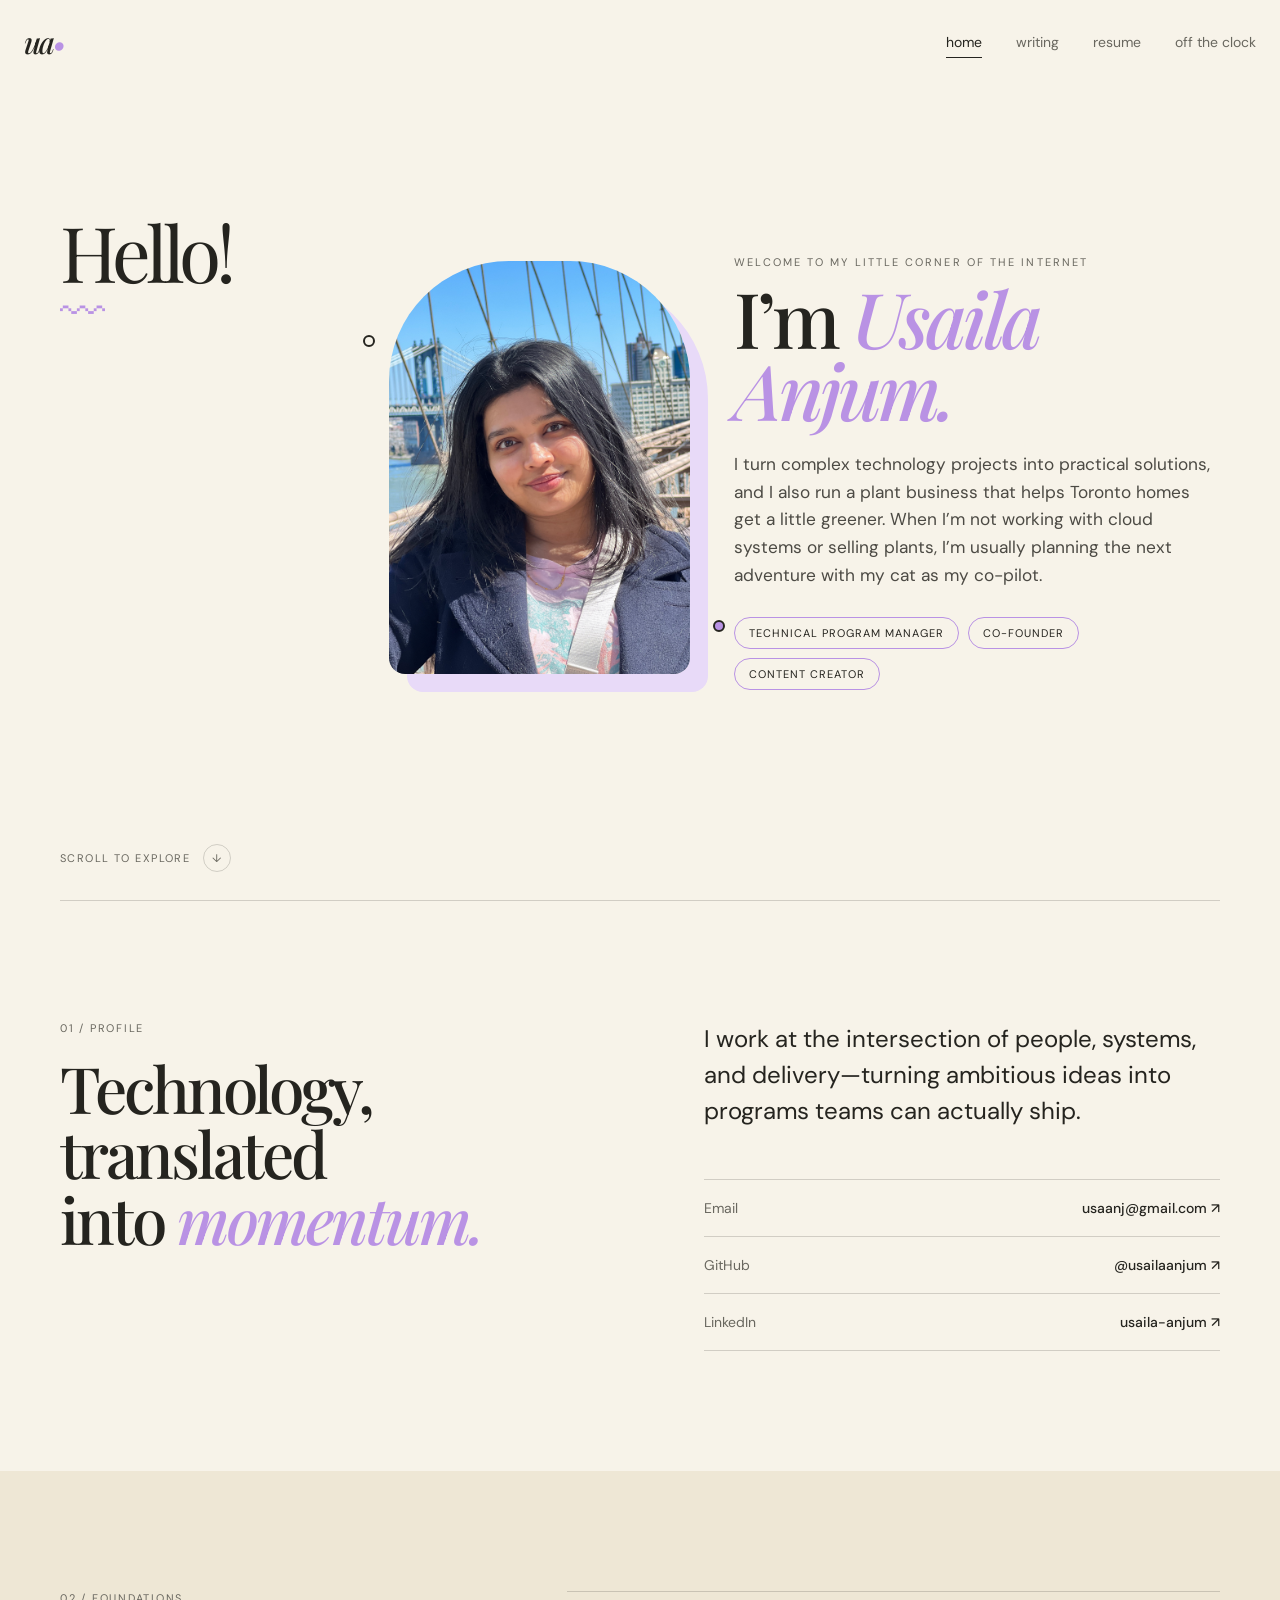
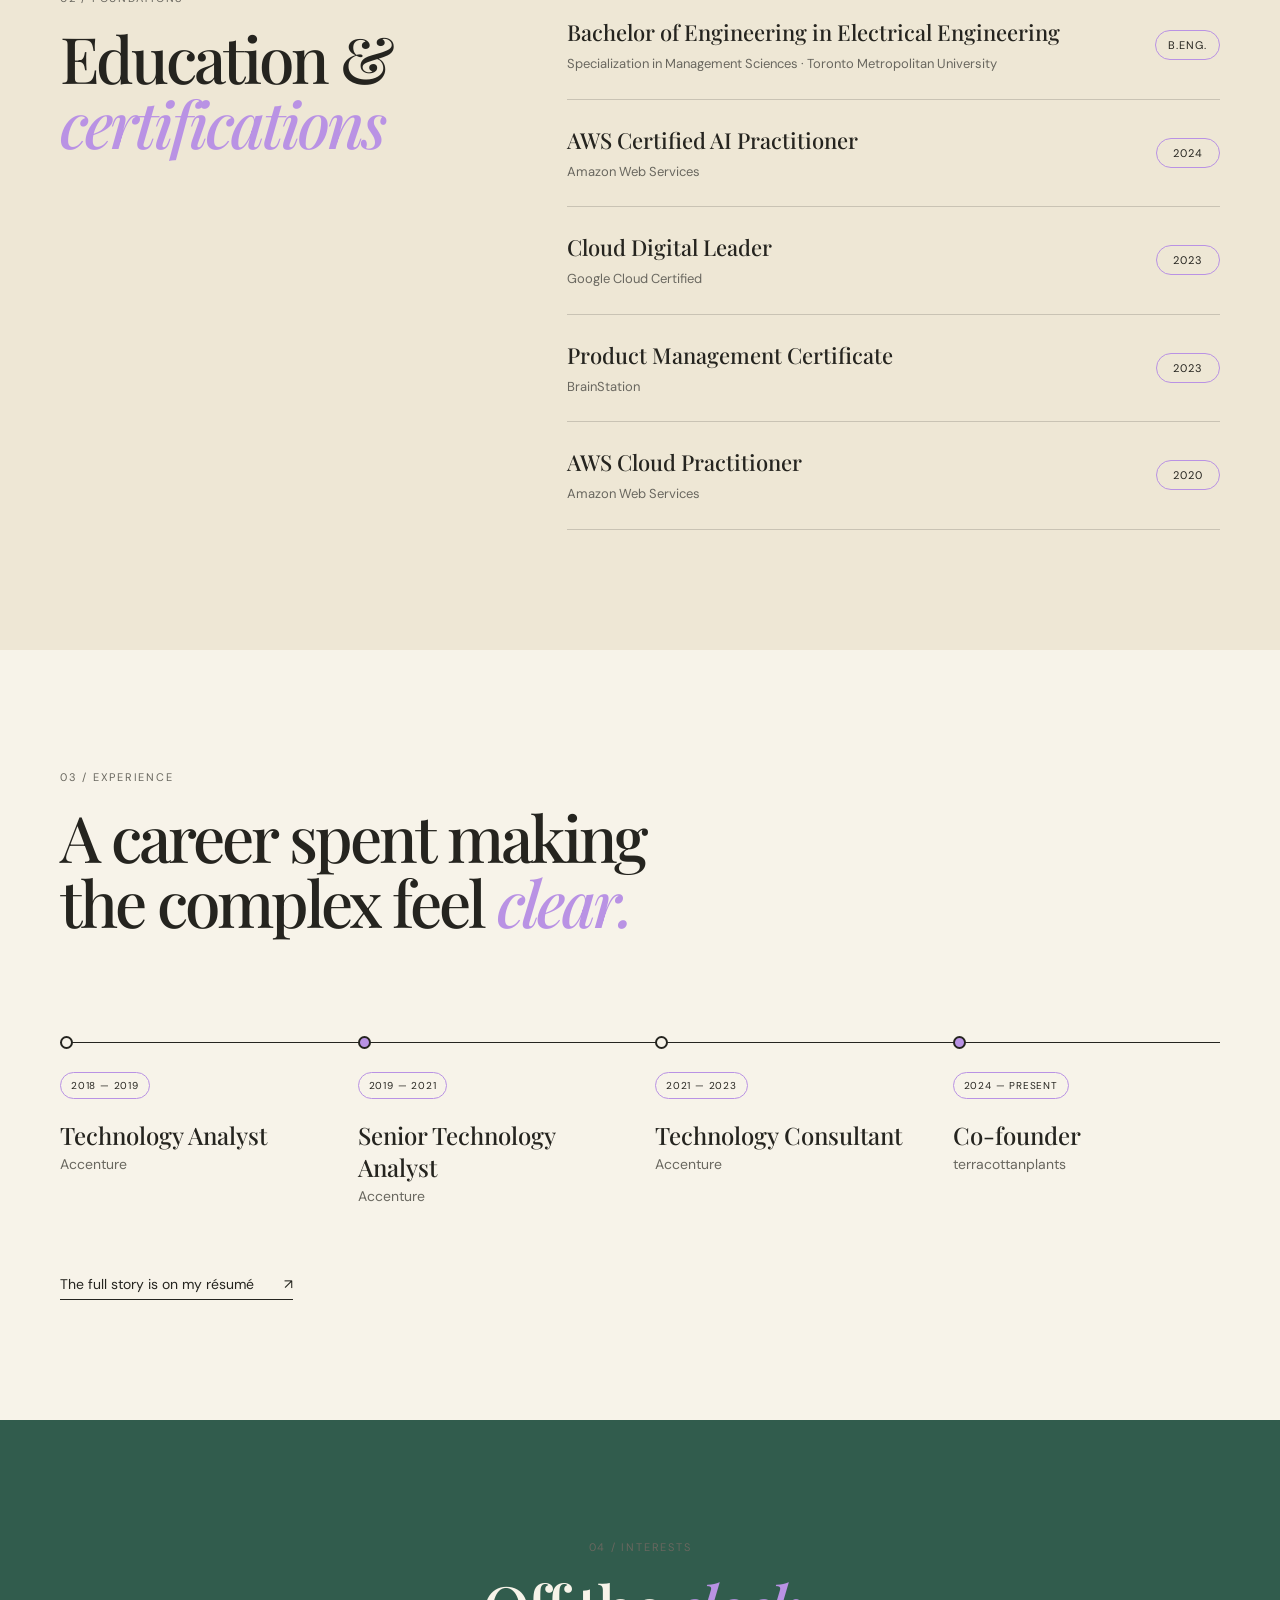
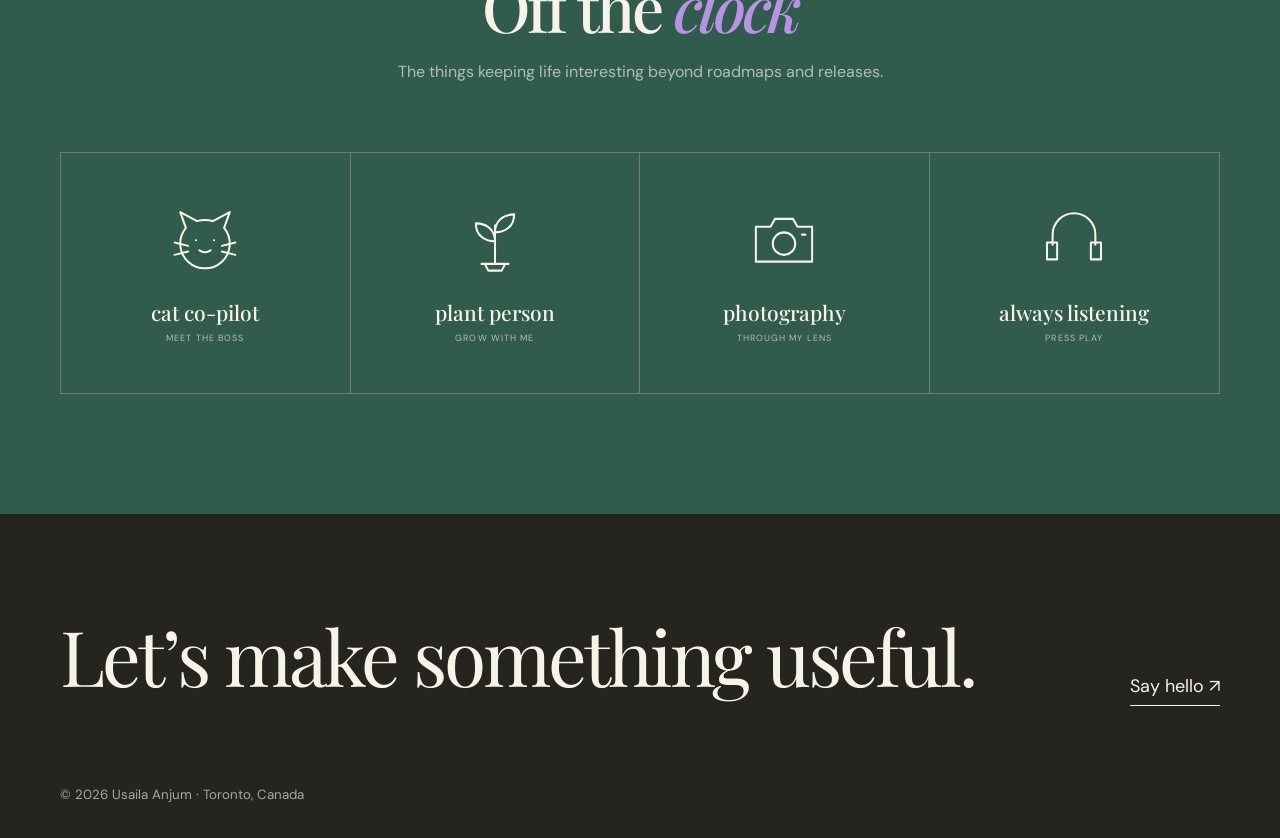
==== index.html @ aaf0d4b8 "Build personal portfolio website" ====
<!doctype html>
<html lang="en">
<head>
  <meta charset="utf-8">
  <meta name="viewport" content="width=device-width, initial-scale=1">
  <meta name="description" content="Usaila Anjum — Technical Program Manager, solution architect, co-founder, and content creator in Toronto.">
  <title>Usaila Anjum — Technical Program Manager</title>
  <link rel="stylesheet" href="styles.css">
  <script src="script.js" defer></script>
</head>
<body>
  <header class="site-header">
    <a class="wordmark" href="index.html" aria-label="Usaila Anjum, home">ua<span>•</span></a>
    <button class="menu-toggle" type="button" aria-expanded="false" aria-controls="main-nav">
      <span></span><span></span><span></span><b class="sr-only">Open menu</b>
    </button>
    <nav id="main-nav" aria-label="Main navigation">
      <a class="active" href="index.html">home</a>
      <a href="writing.html">writing</a>
      <a href="resume.html">resume</a>
      <a href="off-the-clock.html">off the clock</a>
    </nav>
  </header>

  <main>
    <section class="hero wrap reveal">
      <div class="hero-kicker">Hello! <span aria-hidden="true">〰</span></div>
      <div class="portrait-wrap">
        <div class="portrait-shape">
          <img src="usaila.jpeg" alt="Usaila Anjum smiling on the Brooklyn Bridge">
        </div>
        <span class="orbit-dot dot-one"></span>
        <span class="orbit-dot dot-two"></span>
      </div>
      <div class="hero-copy">
        <p class="eyebrow">welcome to my little corner of the internet</p>
        <h1>I’m <em>Usaila Anjum.</em></h1>
        <p class="intro">I turn complex technology projects into practical solutions, and I also run a plant business that helps Toronto homes get a little greener. When I’m not working with cloud systems or selling plants, I’m usually planning the next adventure with my cat as my co-pilot.</p>
        <div class="pills" aria-label="Professional titles">
          <span class="pill">Technical Program Manager</span>
          <span class="pill">Co-founder</span>
          <span class="pill">Content creator</span>
        </div>
      </div>
      <a class="scroll-cue" href="#profile">scroll to explore <span>↓</span></a>
    </section>

    <section id="profile" class="profile-grid wrap section-space reveal">
      <div>
        <p class="section-number">01 / profile</p>
        <h2>Technology, translated<br>into <em>momentum.</em></h2>
      </div>
      <div class="profile-card">
        <p>I work at the intersection of people, systems, and delivery—turning ambitious ideas into programs teams can actually ship.</p>
        <div class="contact-list">
          <a href="mailto:usaanj@gmail.com"><span>Email</span><strong>usaanj@gmail.com ↗</strong></a>
          <a href="https://github.com/usailaanjum" target="_blank" rel="noreferrer"><span>GitHub</span><strong>@usailaanjum ↗</strong></a>
          <a href="https://www.linkedin.com/in/usaila-anjum/" target="_blank" rel="noreferrer"><span>LinkedIn</span><strong>usaila-anjum ↗</strong></a>
        </div>
      </div>
    </section>

    <section class="cream-band">
      <div class="wrap education section-space reveal">
        <div class="section-heading">
          <p class="section-number">02 / foundations</p>
          <h2>Education &amp;<br><em>certifications</em></h2>
        </div>
        <div class="education-list">
          <article>
            <div><h3>Bachelor of Engineering in Electrical Engineering</h3><p>Specialization in Management Sciences · Toronto Metropolitan University</p></div>
            <span class="year-pill">B.Eng.</span>
          </article>
          <article><div><h3>AWS Certified AI Practitioner</h3><p>Amazon Web Services</p></div><span class="year-pill">2024</span></article>
          <article><div><h3>Cloud Digital Leader</h3><p>Google Cloud Certified</p></div><span class="year-pill">2023</span></article>
          <article><div><h3>Product Management Certificate</h3><p>BrainStation</p></div><span class="year-pill">2023</span></article>
          <article><div><h3>AWS Cloud Practitioner</h3><p>Amazon Web Services</p></div><span class="year-pill">2020</span></article>
        </div>
      </div>
    </section>

    <section class="experience wrap section-space reveal">
      <div class="section-heading">
        <p class="section-number">03 / experience</p>
        <h2>A career spent making<br>the complex feel <em>clear.</em></h2>
      </div>
      <div class="timeline">
        <article><span class="timeline-dot"></span><time>2018 — 2019</time><h3>Technology Analyst</h3><p>Accenture</p></article>
        <article><span class="timeline-dot"></span><time>2019 — 2021</time><h3>Senior Technology Analyst</h3><p>Accenture</p></article>
        <article><span class="timeline-dot"></span><time>2021 — 2023</time><h3>Technology Consultant</h3><p>Accenture</p></article>
        <article><span class="timeline-dot"></span><time>2024 — present</time><h3>Co-founder</h3><p>terracottanplants</p></article>
      </div>
      <a class="text-link resume-link" href="resume.html">The full story is on my résumé <span>↗</span></a>
    </section>

    <section class="interests section-space">
      <div class="wrap reveal">
        <div class="section-heading centered">
          <p class="section-number">04 / interests</p>
          <h2>Off the <em>clock</em></h2>
          <p>The things keeping life interesting beyond roadmaps and releases.</p>
        </div>
        <div class="interest-grid">
          <a href="off-the-clock.html#cat" aria-label="My cat">
            <span class="icon"><svg viewBox="0 0 64 64" aria-hidden="true"><path d="M15 23 10 9l15 8a28 28 0 0 1 14 0l15-8-5 14a22 22 0 1 1-34 0Z"/><path d="M24 34h.1M40 34h.1M27 43c3 2 7 2 10 0M17 39 5 36M17 44 5 47M47 39l12-3M47 44l12 3"/></svg></span>
            <strong>cat co-pilot</strong><small>meet the boss</small>
          </a>
          <a href="off-the-clock.html#plants" aria-label="Plants">
            <span class="icon"><svg viewBox="0 0 64 64" aria-hidden="true"><path d="M32 55V21M32 35c-10 0-17-6-17-16 10 0 17 6 17 16ZM32 27c10 0 17-6 17-16-10 0-17 6-17 16ZM20 55h24M23 55l3 6h12l3-6"/></svg></span>
            <strong>plant person</strong><small>grow with me</small>
          </a>
          <a href="off-the-clock.html#photography" aria-label="Photography and camera">
            <span class="icon"><svg viewBox="0 0 64 64" aria-hidden="true"><path d="M7 22h13l4-7h16l4 7h13v31H7Z"/><circle cx="32" cy="37" r="10"/><path d="M48 29h3"/></svg></span>
            <strong>photography</strong><small>through my lens</small>
          </a>
          <a href="music.html" aria-label="Music">
            <span class="icon"><svg viewBox="0 0 64 64" aria-hidden="true"><path d="M13 38V29a19 19 0 0 1 38 0v9"/><path d="M13 36H8v15h9V36h-4ZM51 36h5v15h-9V36h4Z"/></svg></span>
            <strong>always listening</strong><small>press play</small>
          </a>
        </div>
      </div>
    </section>
  </main>

  <footer>
    <div class="wrap">
      <p>Let’s make something useful.</p>
      <a href="mailto:usaanj@gmail.com">Say hello ↗</a>
      <small>© <span data-year></span> Usaila Anjum · Toronto, Canada</small>
    </div>
  </footer>
</body>
</html>
---- styles.css ----
@import url('https://fonts.googleapis.com/css2?family=DM+Sans:wght@400;500;600;700&family=Playfair+Display:ital,wght@0,500;1,500&display=swap');

:root {
  --ink: #25241f;
  --muted: #69675f;
  --paper: #f7f3e9;
  --cream: #eee7d5;
  --lilac: #b992e4;
  --lilac-soft: #e8daf8;
  --green: #315c4d;
  --line: rgba(37,36,31,.18);
  --serif: "Playfair Display", Georgia, serif;
  --sans: "DM Sans", Arial, sans-serif;
}

* { box-sizing: border-box; }
html { scroll-behavior: smooth; }
body { margin: 0; background: var(--paper); color: var(--ink); font-family: var(--sans); -webkit-font-smoothing: antialiased; }
a { color: inherit; text-decoration: none; }
img { display: block; max-width: 100%; }
.wrap { width: min(1160px, calc(100% - 48px)); margin-inline: auto; }
.sr-only { position: absolute; width: 1px; height: 1px; overflow: hidden; clip: rect(0,0,0,0); }

.site-header { height: 84px; display: flex; align-items: center; justify-content: space-between; width: min(1240px, calc(100% - 48px)); margin: auto; position: relative; z-index: 20; }
.wordmark { font-family: var(--serif); font-size: 30px; font-style: italic; font-weight: 500; letter-spacing: -2px; }
.wordmark span { color: var(--lilac); }
nav { display: flex; gap: 34px; font-size: 14px; }
nav a { position: relative; color: var(--muted); }
nav a::after { content: ""; position: absolute; left: 0; right: 100%; bottom: -7px; height: 1px; background: var(--ink); transition: right .25s; }
nav a:hover::after, nav a.active::after { right: 0; }
nav a.active { color: var(--ink); }
.menu-toggle { display: none; }

.hero { min-height: calc(100vh - 84px); display: grid; grid-template-columns: .85fr .9fr 1.45fr; align-items: center; gap: 44px; padding-block: 50px 100px; position: relative; }
.hero-kicker { align-self: start; margin-top: 9vh; font-family: var(--serif); font-size: clamp(48px,6vw,88px); letter-spacing: -5px; line-height: .95; }
.hero-kicker span { display: block; color: var(--lilac); font-size: 45px; letter-spacing: 0; }
.portrait-wrap { position: relative; }
.portrait-shape { overflow: hidden; border-radius: 120px 120px 16px 16px; aspect-ratio: .73; box-shadow: 18px 18px 0 var(--lilac-soft); }
.portrait-shape img { width: 100%; height: 100%; object-fit: cover; object-position: 49% center; }
.orbit-dot { position: absolute; width: 12px; height: 12px; border: 2px solid var(--ink); border-radius: 50%; background: var(--paper); }
.dot-one { top: 18%; left: -26px; }
.dot-two { bottom: 10%; right: -35px; background: var(--lilac); }
.hero-copy .eyebrow { text-transform: uppercase; font-size: 11px; letter-spacing: .19em; color: var(--muted); }
h1 { font-family: var(--serif); font-size: clamp(48px,6vw,84px); line-height: .94; letter-spacing: -4px; margin: 12px 0 26px; font-weight: 500; }
h1 em, h2 em { color: var(--lilac); font-weight: inherit; }
.intro { font-size: clamp(16px,1.35vw,20px); line-height: 1.6; color: #4c4a44; max-width: 650px; }
.pills { display: flex; flex-wrap: wrap; gap: 9px; margin-top: 28px; }
.pill, .year-pill { border: 1px solid var(--lilac); padding: 8px 14px; border-radius: 999px; font-size: 11px; text-transform: uppercase; letter-spacing: .09em; }
.scroll-cue { position: absolute; bottom: 28px; left: 0; font-size: 11px; text-transform: uppercase; letter-spacing: .13em; color: var(--muted); }
.scroll-cue span { display: inline-grid; place-items: center; margin-left: 8px; width: 28px; height: 28px; border: 1px solid var(--line); border-radius: 50%; }

.section-space { padding-block: 120px; }
.section-number { margin: 0 0 20px; font-size: 11px; letter-spacing: .16em; text-transform: uppercase; color: var(--muted); }
h2 { margin: 0; font-family: var(--serif); font-size: clamp(43px,5vw,72px); line-height: 1.02; font-weight: 500; letter-spacing: -3px; }
.profile-grid { display: grid; grid-template-columns: 1fr 1fr; gap: 10vw; align-items: start; border-top: 1px solid var(--line); }
.profile-card > p { font-size: 24px; line-height: 1.5; margin: 0 0 50px; }
.contact-list { border-top: 1px solid var(--line); }
.contact-list a { display: flex; justify-content: space-between; padding: 19px 0; border-bottom: 1px solid var(--line); font-size: 14px; }
.contact-list span { color: var(--muted); }
.contact-list strong { font-weight: 500; transition: color .2s; }
.contact-list a:hover strong { color: #8c57c9; }
.cream-band { background: var(--cream); }
.education { display: grid; grid-template-columns: .75fr 1.25fr; gap: 9vw; }
.education-list { border-top: 1px solid var(--line); }
.education-list article { display: flex; gap: 24px; align-items: center; justify-content: space-between; padding: 25px 0; border-bottom: 1px solid var(--line); }
.education-list h3 { margin: 0 0 7px; font-family: var(--serif); font-size: 22px; font-weight: 500; }
.education-list p { margin: 0; color: var(--muted); font-size: 13px; line-height: 1.5; }
.year-pill { flex: none; min-width: 64px; text-align: center; padding: 7px 12px; }
.experience .section-heading { max-width: 760px; }
.timeline { position: relative; display: grid; grid-template-columns: repeat(4,1fr); gap: 30px; margin-top: 100px; }
.timeline::before { content: ""; position: absolute; top: 8px; left: 0; right: 0; height: 1px; background: var(--ink); }
.timeline article { position: relative; padding-top: 38px; }
.timeline-dot { position: absolute; top: 2px; left: 0; width: 13px; height: 13px; border-radius: 50%; background: var(--paper); border: 2px solid var(--ink); z-index: 2; }
.timeline article:nth-child(even) .timeline-dot { background: var(--lilac); }
.timeline time { display: inline-block; border: 1px solid var(--lilac); border-radius: 999px; padding: 6px 10px; font-size: 10px; letter-spacing: .08em; text-transform: uppercase; }
.timeline h3 { font-family: var(--serif); font-size: 24px; font-weight: 500; margin: 20px 0 4px; }
.timeline p { color: var(--muted); margin: 0; font-size: 14px; }
.text-link { display: inline-flex; gap: 30px; border-bottom: 1px solid var(--ink); padding-bottom: 6px; font-size: 14px; }
.text-link span { transition: transform .2s; }
.text-link:hover span { transform: translate(3px,-3px); }
.resume-link { margin-top: 70px; }
.interests { background: var(--green); color: var(--paper); }
.centered { text-align: center; }
.centered > p:last-child { color: rgba(247,243,233,.65); margin: 22px auto 0; }
.interest-grid { display: grid; grid-template-columns: repeat(4,1fr); margin-top: 70px; border: 1px solid rgba(247,243,233,.25); }
.interest-grid a { display: flex; min-height: 240px; padding: 30px; flex-direction: column; align-items: center; justify-content: center; border-right: 1px solid rgba(247,243,233,.25); transition: background .25s, color .25s; }
.interest-grid a:last-child { border: 0; }
.interest-grid a:hover { background: var(--lilac-soft); color: var(--ink); }
.icon { width: 72px; height: 72px; margin-bottom: 24px; }
.icon svg { fill: none; stroke: currentColor; stroke-width: 1.8; stroke-linecap: round; stroke-linejoin: round; }
.interest-grid strong { font-family: var(--serif); font-weight: 500; font-size: 21px; }
.interest-grid small { margin-top: 6px; opacity: .65; text-transform: uppercase; letter-spacing: .12em; font-size: 9px; }
footer { background: var(--ink); color: var(--paper); padding: 90px 0 35px; }
footer .wrap { display: grid; grid-template-columns: 1fr auto; align-items: end; }
footer p { font-family: var(--serif); font-size: clamp(40px,6vw,78px); margin: 0; letter-spacing: -3px; }
footer a { font-size: 18px; border-bottom: 1px solid currentColor; padding-bottom: 7px; }
footer small { grid-column: 1 / -1; margin-top: 80px; color: #aaa79e; }

.page-hero { padding: 100px 0 90px; max-width: 900px; }
.page-hero .eyebrow { text-transform: uppercase; letter-spacing: .17em; font-size: 11px; color: var(--muted); }
.page-hero h1 { margin-bottom: 22px; }
.page-hero > p:last-child { font-size: 20px; line-height: 1.6; max-width: 700px; color: var(--muted); }
.subpage-main { min-height: 75vh; }
.content-band { padding-block: 80px 120px; }
.content-grid { display: grid; grid-template-columns: repeat(3,1fr); gap: 22px; }
.story-card { border: 1px solid var(--line); padding: 28px; min-height: 260px; display: flex; flex-direction: column; justify-content: space-between; }
.story-card .tag { font-size: 10px; text-transform: uppercase; letter-spacing: .12em; color: var(--muted); }
.story-card h2 { font-size: 31px; letter-spacing: -1px; margin: 24px 0 12px; }
.story-card p { color: var(--muted); line-height: 1.6; }
.story-card small { margin-top: 30px; }
.resume-sheet { background: #fffdf8; padding: clamp(28px,6vw,80px); margin-bottom: 120px; box-shadow: 0 20px 70px rgba(37,36,31,.08); }
.resume-top { display: flex; justify-content: space-between; gap: 30px; border-bottom: 1px solid var(--line); padding-bottom: 32px; }
.resume-top h2 { font-size: 45px; letter-spacing: -2px; }
.resume-top p { margin: 7px 0 0; color: var(--muted); }
.resume-top .resume-contact { text-align: right; font-size: 13px; line-height: 1.8; }
.resume-section { display: grid; grid-template-columns: 180px 1fr; gap: 40px; padding: 42px 0; border-bottom: 1px solid var(--line); }
.resume-section > h3 { margin: 0; font-size: 11px; text-transform: uppercase; letter-spacing: .15em; color: var(--muted); }
.resume-item + .resume-item { margin-top: 35px; }
.resume-item-head { display: flex; justify-content: space-between; gap: 20px; }
.resume-item h4 { font-family: var(--serif); font-size: 23px; font-weight: 500; margin: 0 0 5px; }
.resume-item h5 { font-size: 14px; margin: 0; }
.resume-item time { font-size: 11px; border: 1px solid var(--lilac); height: fit-content; padding: 6px 10px; border-radius: 999px; white-space: nowrap; }
.resume-item ul { padding-left: 18px; color: var(--muted); line-height: 1.65; font-size: 14px; }
.skill-cloud { display: flex; flex-wrap: wrap; gap: 8px; }
.skill-cloud span { padding: 8px 11px; background: var(--cream); border-radius: 4px; font-size: 12px; }
.hobby-section { padding: 90px 0; border-top: 1px solid var(--line); }
.hobby-section .hobby-inner { display: grid; grid-template-columns: .8fr 1.2fr; gap: 9vw; }
.hobby-number { font-family: var(--serif); font-size: 90px; color: var(--lilac); line-height: 1; }
.hobby-section h2 { font-size: 50px; }
.hobby-section p { color: var(--muted); line-height: 1.75; font-size: 17px; }
.music-list { margin: 50px 0 120px; border-top: 1px solid var(--line); }
.track { display: grid; grid-template-columns: 50px 1fr auto; align-items: center; gap: 22px; padding: 22px 0; border-bottom: 1px solid var(--line); }
.track button { width: 42px; height: 42px; border-radius: 50%; background: transparent; border: 1px solid var(--ink); cursor: pointer; font-size: 15px; }
.track strong { font-family: var(--serif); font-size: 20px; font-weight: 500; }
.track span { color: var(--muted); font-size: 12px; }
.empty-note { border: 1px dashed var(--line); padding: 30px; text-align: center; color: var(--muted); }
.reveal { opacity: 0; transform: translateY(16px); transition: opacity .7s ease, transform .7s ease; }
.reveal.visible { opacity: 1; transform: none; }

@media (max-width: 850px) {
  .site-header { height: 70px; }
  .menu-toggle { display: grid; gap: 4px; background: none; border: 0; padding: 8px; }
  .menu-toggle span { width: 23px; height: 1px; background: var(--ink); transition: .2s; }
  nav { display: none; position: absolute; top: 62px; left: 0; right: 0; padding: 25px; background: var(--paper); border: 1px solid var(--line); flex-direction: column; gap: 22px; }
  nav.open { display: flex; }
  .hero { grid-template-columns: 1fr 1fr; min-height: auto; padding: 50px 0 100px; }
  .hero-kicker { margin: 0; grid-column: 1 / -1; font-size: 65px; }
  .hero-copy h1 { font-size: 55px; }
  .profile-grid, .education { grid-template-columns: 1fr; }
  .timeline { grid-template-columns: repeat(2,1fr); row-gap: 55px; }
  .timeline::before { display: none; }
  .timeline article { border-top: 1px solid var(--ink); }
  .interest-grid { grid-template-columns: repeat(2,1fr); }
  .interest-grid a:nth-child(2) { border-right: 0; }
  .interest-grid a:nth-child(-n+2) { border-bottom: 1px solid rgba(247,243,233,.25); }
  .content-grid { grid-template-columns: 1fr; }
  .resume-section { grid-template-columns: 1fr; gap: 20px; }
}

@media (max-width: 560px) {
  .wrap, .site-header { width: min(100% - 30px, 1160px); }
  .hero { grid-template-columns: 1fr; gap: 34px; }
  .hero-kicker { font-size: 57px; letter-spacing: -4px; }
  .portrait-wrap { width: 72%; margin: auto; }
  .hero-copy h1 { font-size: 50px; letter-spacing: -3px; }
  .section-space { padding-block: 85px; }
  h2 { font-size: 44px; }
  .profile-card > p { font-size: 20px; }
  .contact-list a { display: block; }
  .contact-list strong { display: block; margin-top: 6px; }
  .education-list article { align-items: flex-start; }
  .timeline { grid-template-columns: 1fr; }
  .interest-grid { grid-template-columns: 1fr; }
  .interest-grid a { border-right: 0; border-bottom: 1px solid rgba(247,243,233,.25); }
  footer .wrap { grid-template-columns: 1fr; gap: 30px; }
  footer small { grid-column: auto; margin-top: 40px; }
  .resume-sheet { padding: 25px 20px; }
  .resume-top { display: block; }
  .resume-top .resume-contact { text-align: left; margin-top: 20px; }
  .resume-item-head { display: block; }
  .resume-item time { display: inline-block; margin-top: 12px; }
  .hobby-section .hobby-inner { grid-template-columns: 1fr; gap: 20px; }
}
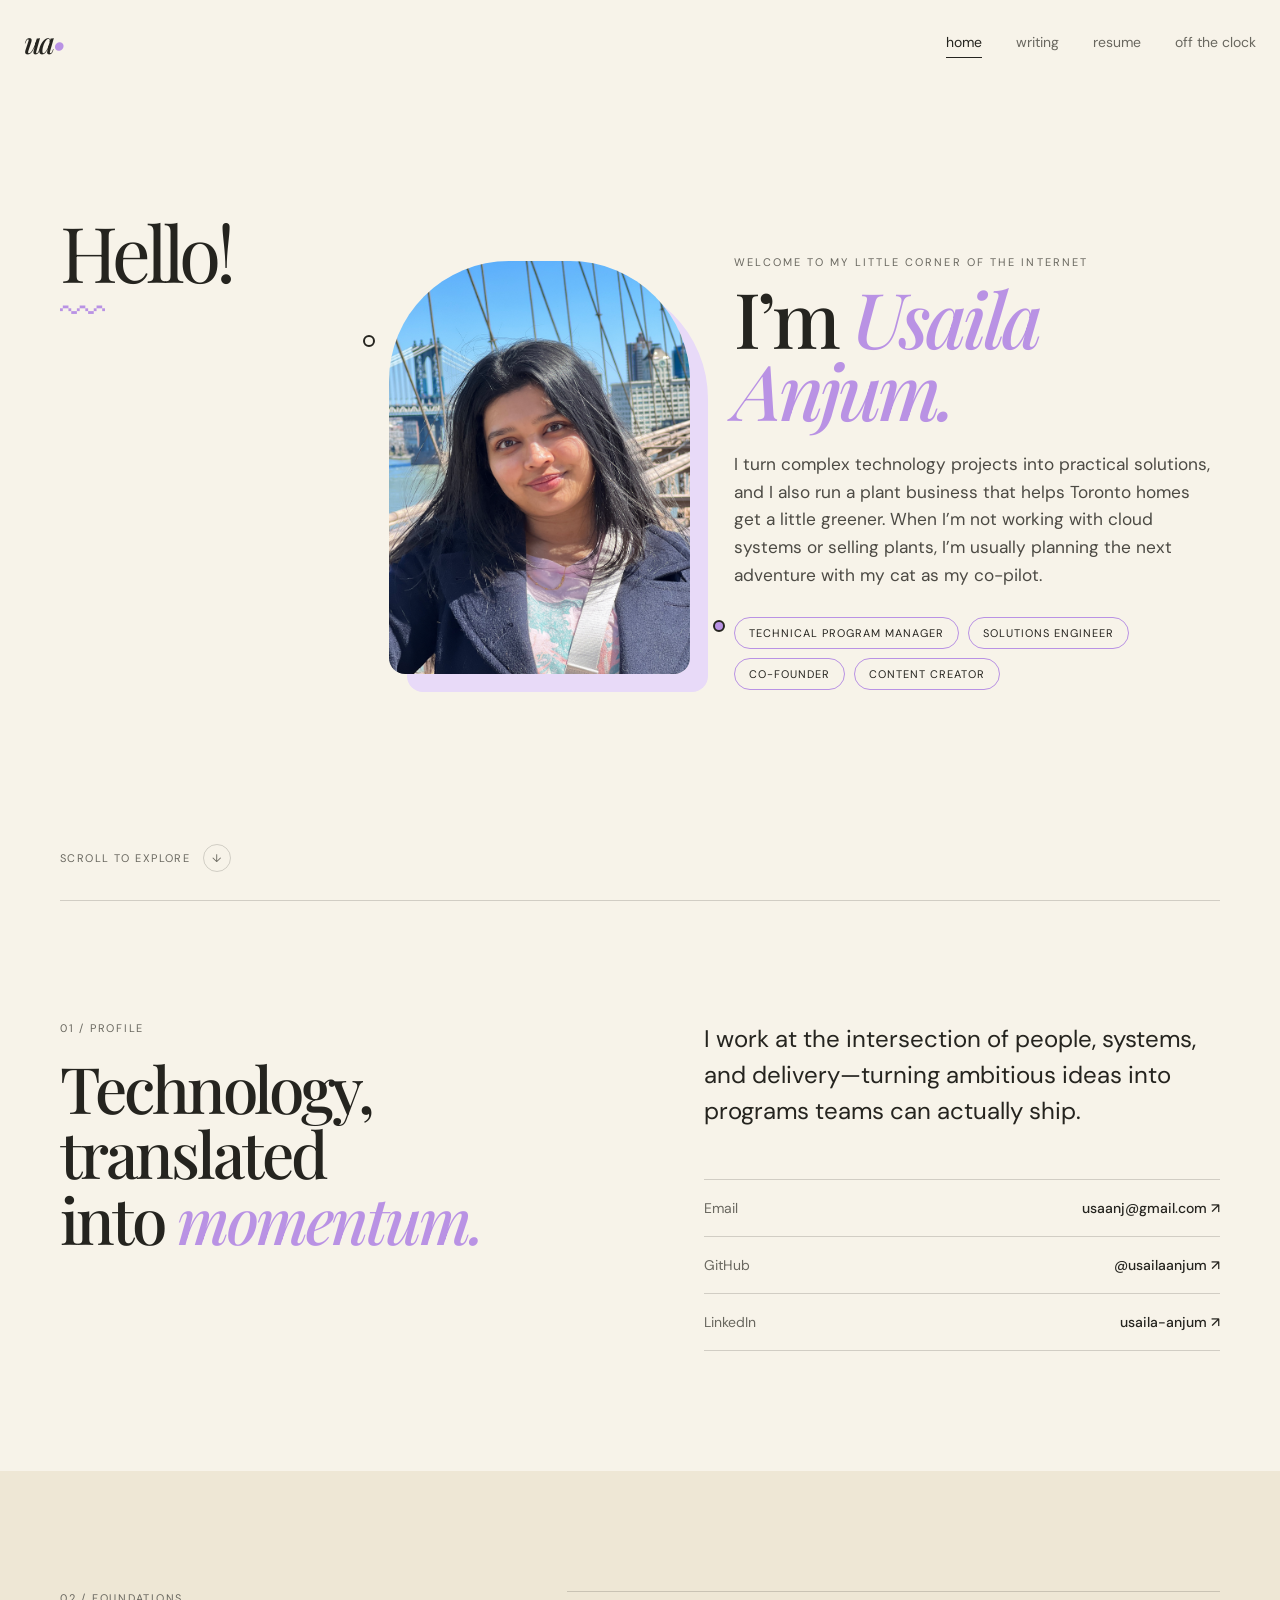
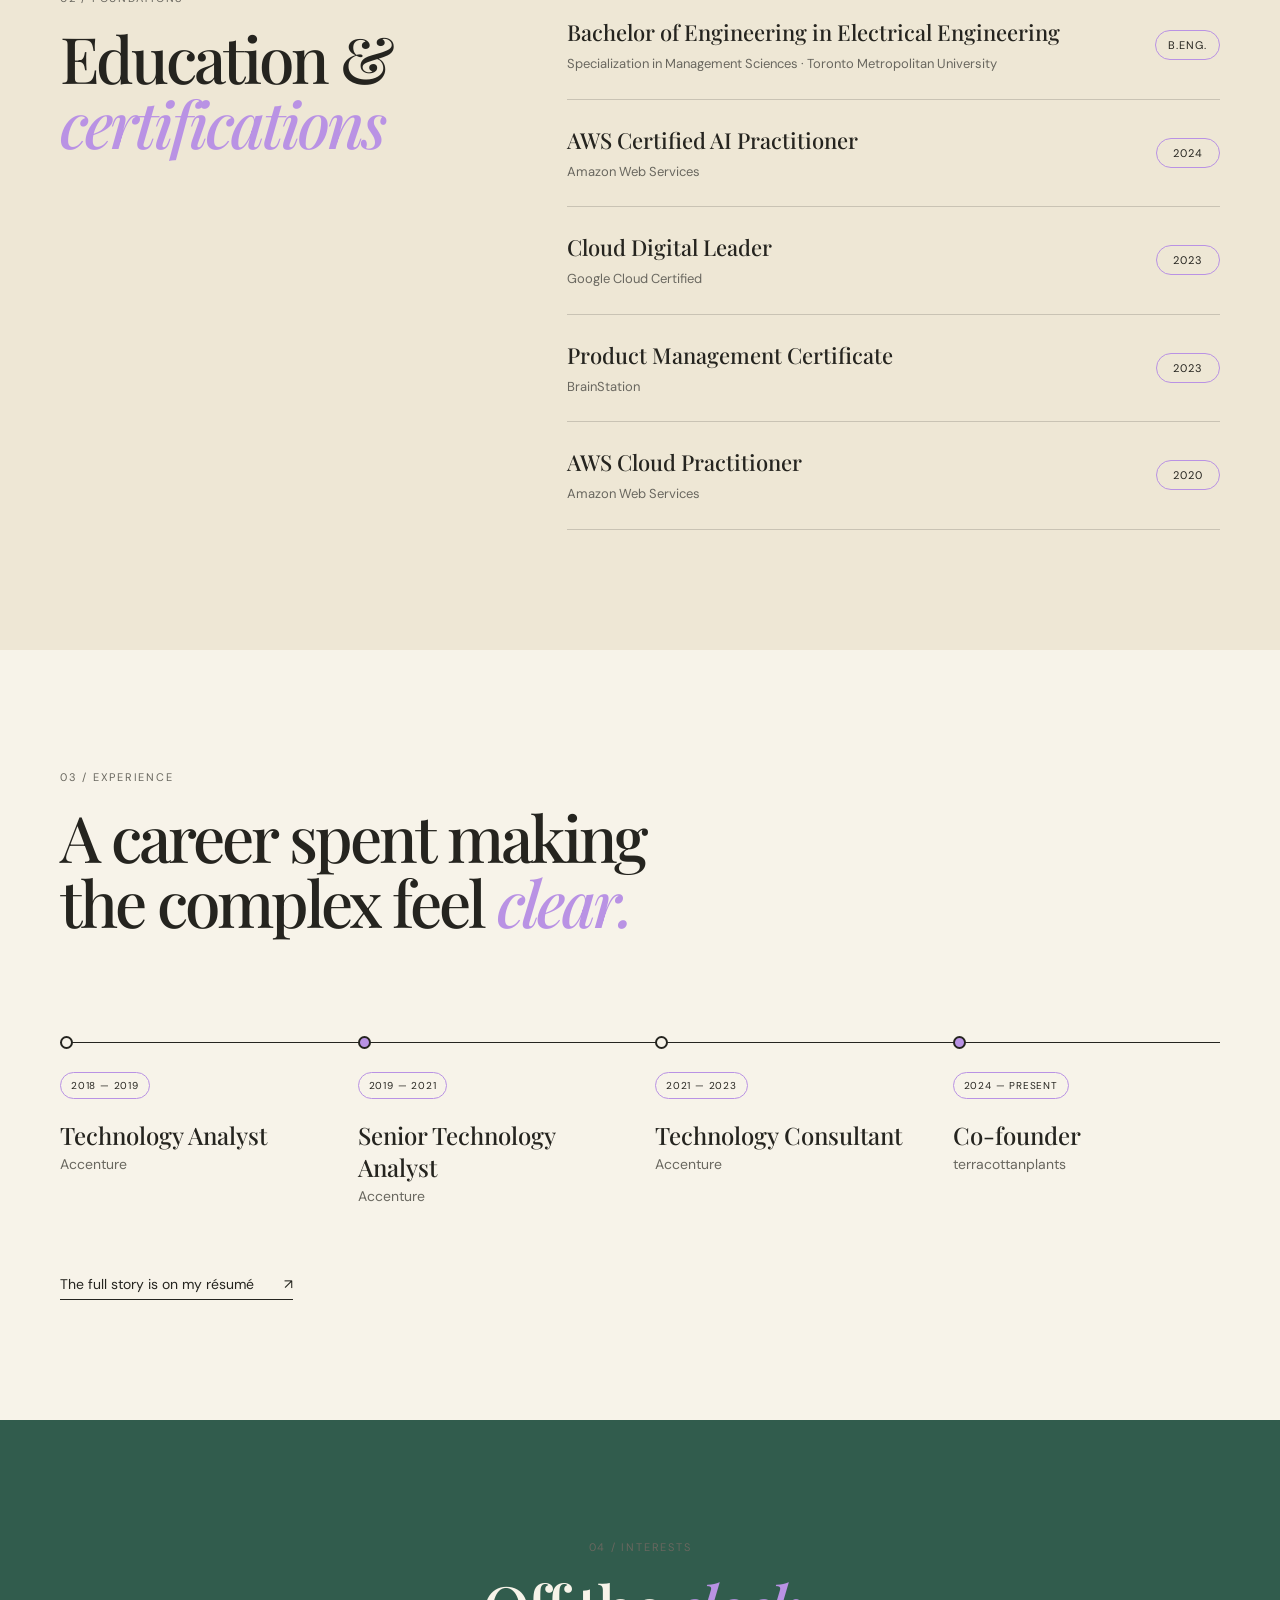
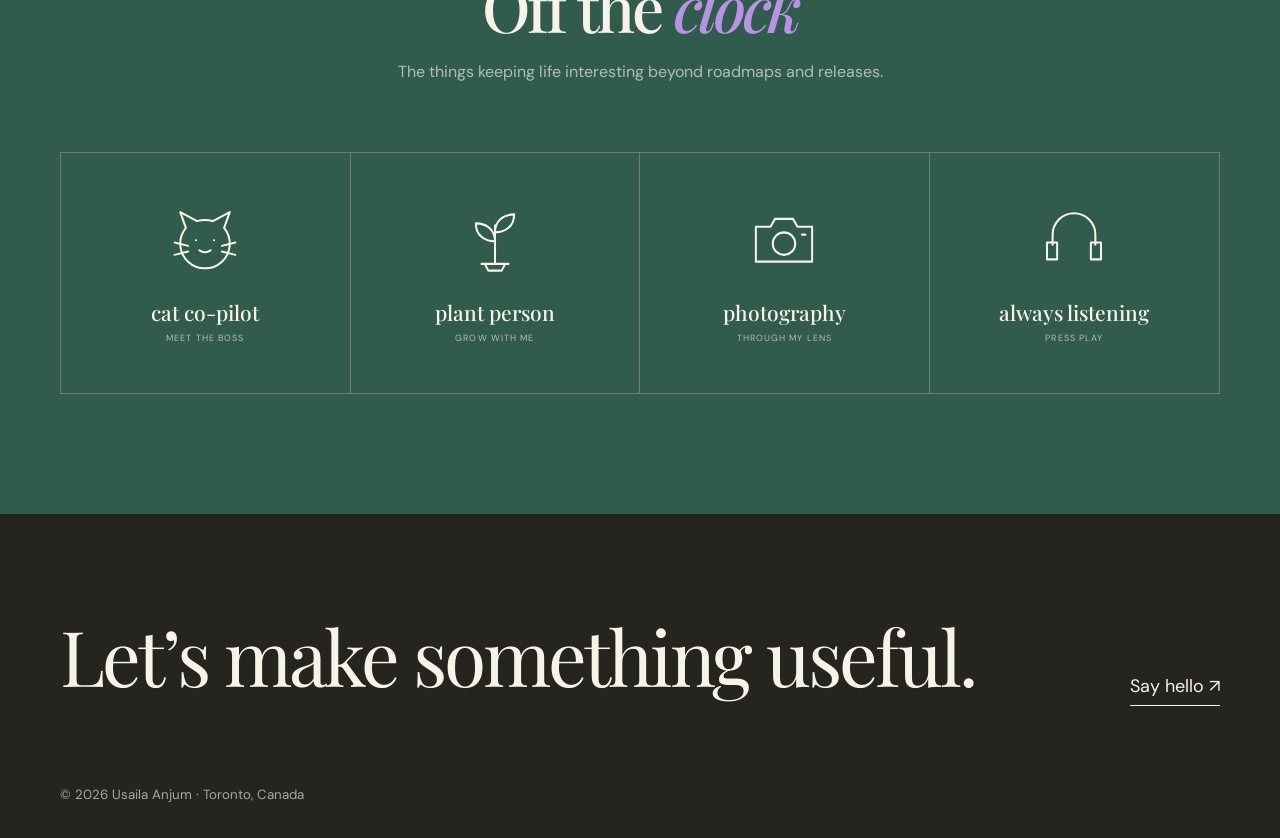
==== commit c80a7cc2: "Add Solutions Engineer title" ====
--- a/index.html
+++ b/index.html
@@ -27,7 +27,7 @@
       <div class="hero-kicker">Hello! <span aria-hidden="true">〰</span></div>
       <div class="portrait-wrap">
         <div class="portrait-shape">
-          <img src="usaila.jpeg" alt="Usaila Anjum smiling on the Brooklyn Bridge">
+          <img src="supportmaterials/usaila.jpeg" alt="Usaila Anjum smiling on the Brooklyn Bridge">
         </div>
         <span class="orbit-dot dot-one"></span>
         <span class="orbit-dot dot-two"></span>
@@ -38,6 +38,7 @@
         <p class="intro">I turn complex technology projects into practical solutions, and I also run a plant business that helps Toronto homes get a little greener. When I’m not working with cloud systems or selling plants, I’m usually planning the next adventure with my cat as my co-pilot.</p>
         <div class="pills" aria-label="Professional titles">
           <span class="pill">Technical Program Manager</span>
+          <span class="pill">Solutions Engineer</span>
           <span class="pill">Co-founder</span>
           <span class="pill">Content creator</span>
         </div>
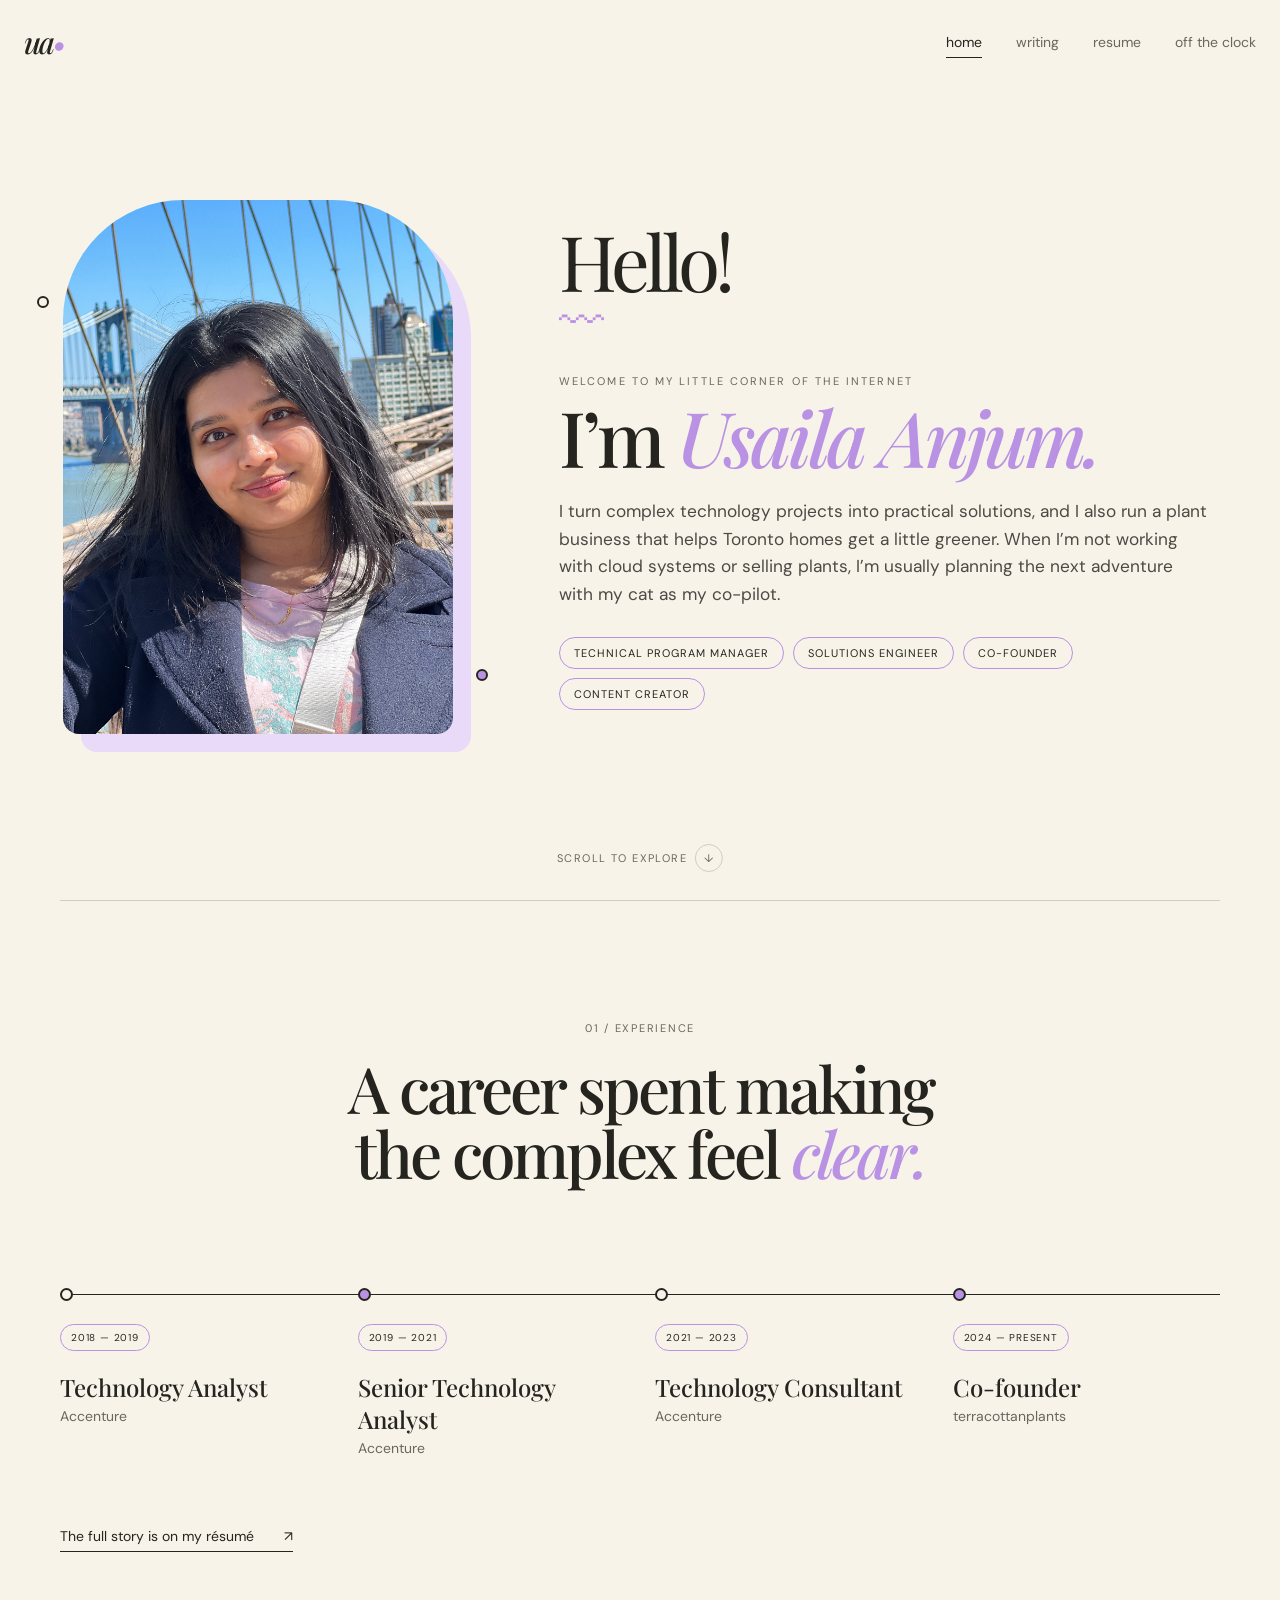
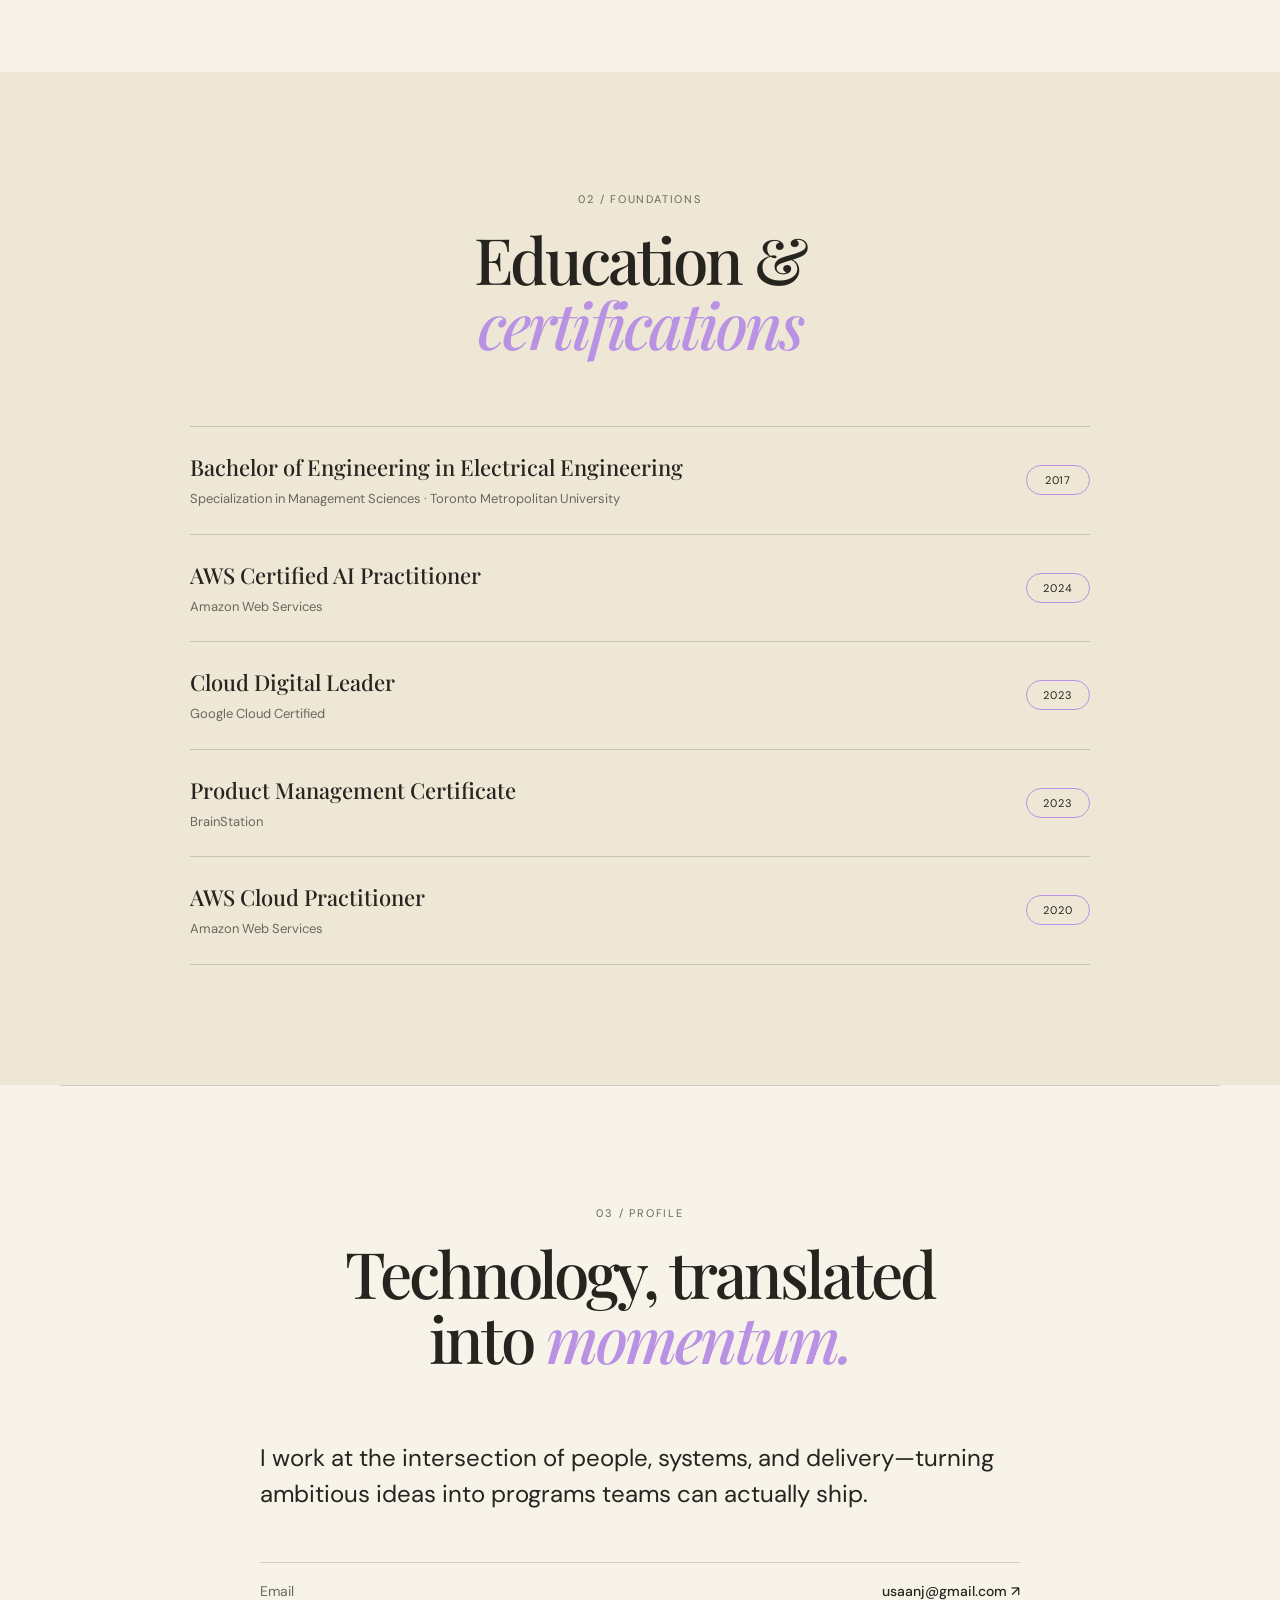
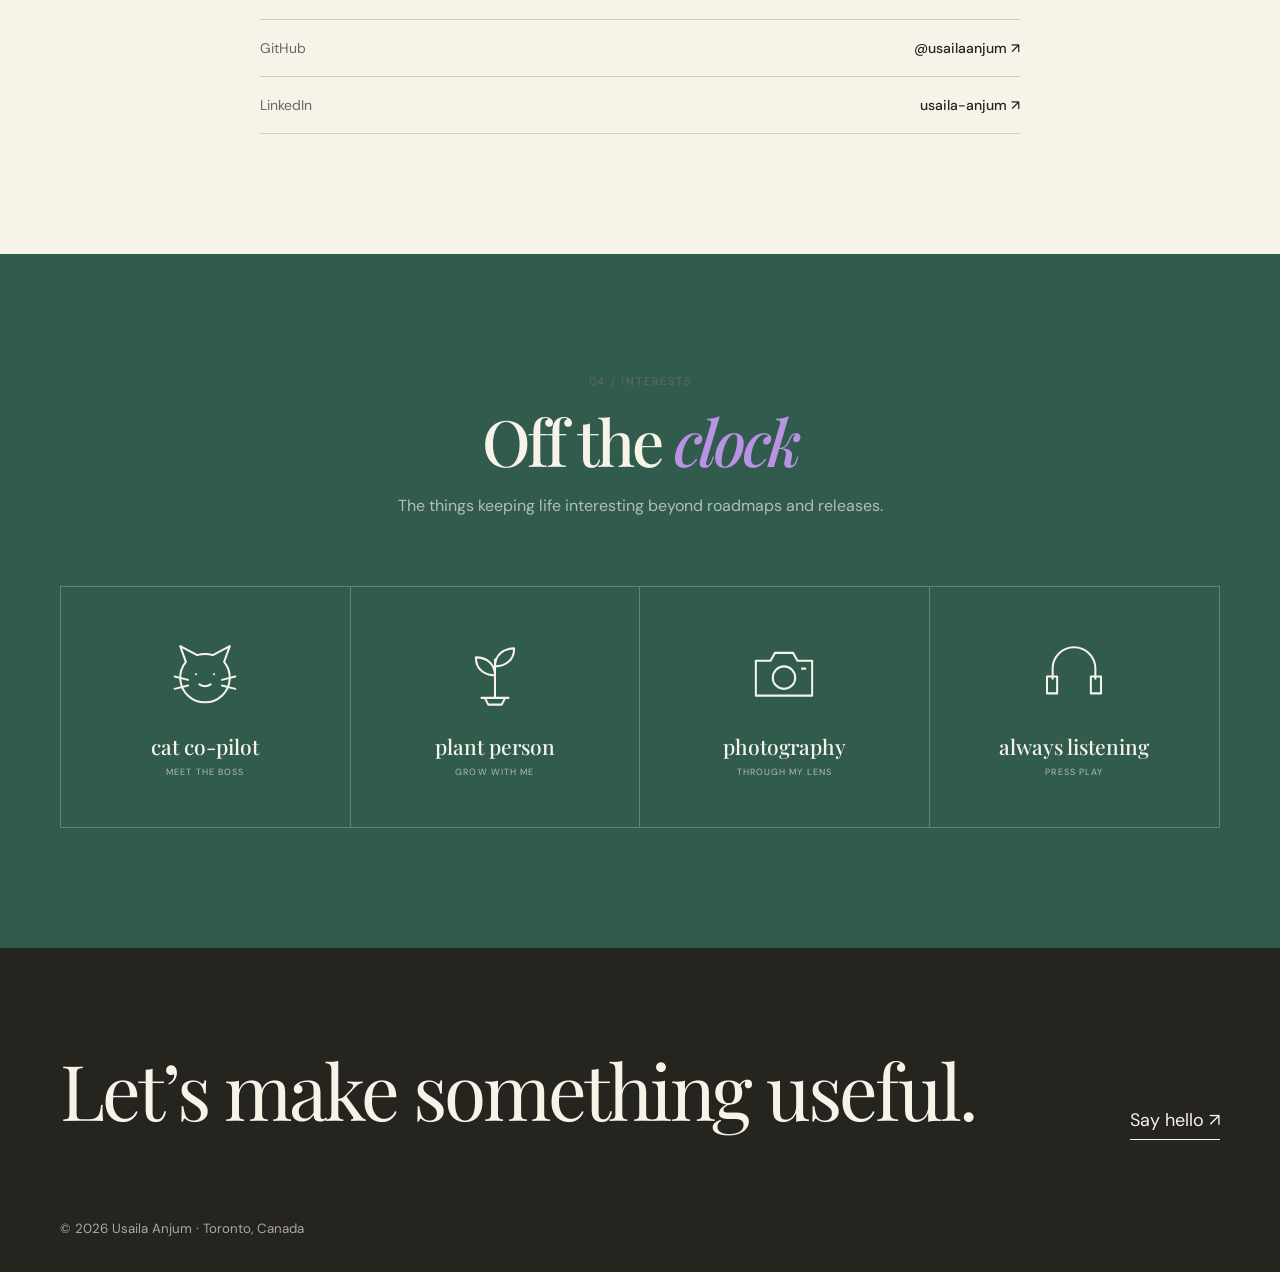
==== commit 7118e835: "Update homepage layout and section order" ====
--- a/index.html
+++ b/index.html
@@ -24,7 +24,6 @@
 
   <main>
     <section class="hero wrap reveal">
-      <div class="hero-kicker">Hello! <span aria-hidden="true">〰</span></div>
       <div class="portrait-wrap">
         <div class="portrait-shape">
           <img src="supportmaterials/usaila.jpeg" alt="Usaila Anjum smiling on the Brooklyn Bridge">
@@ -33,6 +32,7 @@
         <span class="orbit-dot dot-two"></span>
       </div>
       <div class="hero-copy">
+        <div class="hero-kicker">Hello! <span aria-hidden="true">〰</span></div>
         <p class="eyebrow">welcome to my little corner of the internet</p>
         <h1>I’m <em>Usaila Anjum.</em></h1>
         <p class="intro">I turn complex technology projects into practical solutions, and I also run a plant business that helps Toronto homes get a little greener. When I’m not working with cloud systems or selling plants, I’m usually planning the next adventure with my cat as my co-pilot.</p>
@@ -43,12 +43,45 @@
           <span class="pill">Content creator</span>
         </div>
       </div>
-      <a class="scroll-cue" href="#profile">scroll to explore <span>↓</span></a>
+      <a class="scroll-cue" href="#experience">scroll to explore <span>↓</span></a>
     </section>
 
-    <section id="profile" class="profile-grid wrap section-space reveal">
-      <div>
-        <p class="section-number">01 / profile</p>
+    <section id="experience" class="experience wrap section-space reveal">
+      <div class="section-heading centered">
+        <p class="section-number">01 / experience</p>
+        <h2>A career spent making<br>the complex feel <em>clear.</em></h2>
+      </div>
+      <div class="timeline">
+        <article><span class="timeline-dot"></span><time>2018 — 2019</time><h3>Technology Analyst</h3><p>Accenture</p></article>
+        <article><span class="timeline-dot"></span><time>2019 — 2021</time><h3>Senior Technology Analyst</h3><p>Accenture</p></article>
+        <article><span class="timeline-dot"></span><time>2021 — 2023</time><h3>Technology Consultant</h3><p>Accenture</p></article>
+        <article><span class="timeline-dot"></span><time>2024 — present</time><h3>Co-founder</h3><p>terracottanplants</p></article>
+      </div>
+      <a class="text-link resume-link" href="resume.html">The full story is on my résumé <span>↗</span></a>
+    </section>
+
+    <section class="cream-band">
+      <div class="wrap education section-space reveal">
+        <div class="section-heading centered">
+          <p class="section-number">02 / foundations</p>
+          <h2>Education &amp;<br><em>certifications</em></h2>
+        </div>
+        <div class="education-list">
+          <article>
+            <div><h3>Bachelor of Engineering in Electrical Engineering</h3><p>Specialization in Management Sciences · Toronto Metropolitan University</p></div>
+            <span class="year-pill">2017</span>
+          </article>
+          <article><div><h3>AWS Certified AI Practitioner</h3><p>Amazon Web Services</p></div><span class="year-pill">2024</span></article>
+          <article><div><h3>Cloud Digital Leader</h3><p>Google Cloud Certified</p></div><span class="year-pill">2023</span></article>
+          <article><div><h3>Product Management Certificate</h3><p>BrainStation</p></div><span class="year-pill">2023</span></article>
+          <article><div><h3>AWS Cloud Practitioner</h3><p>Amazon Web Services</p></div><span class="year-pill">2020</span></article>
+        </div>
+      </div>
+    </section>
+
+    <section id="profile" class="profile wrap section-space reveal">
+      <div class="section-heading centered">
+        <p class="section-number">03 / profile</p>
         <h2>Technology, translated<br>into <em>momentum.</em></h2>
       </div>
       <div class="profile-card">
@@ -59,39 +92,6 @@
           <a href="https://www.linkedin.com/in/usaila-anjum/" target="_blank" rel="noreferrer"><span>LinkedIn</span><strong>usaila-anjum ↗</strong></a>
         </div>
       </div>
-    </section>
-
-    <section class="cream-band">
-      <div class="wrap education section-space reveal">
-        <div class="section-heading">
-          <p class="section-number">02 / foundations</p>
-          <h2>Education &amp;<br><em>certifications</em></h2>
-        </div>
-        <div class="education-list">
-          <article>
-            <div><h3>Bachelor of Engineering in Electrical Engineering</h3><p>Specialization in Management Sciences · Toronto Metropolitan University</p></div>
-            <span class="year-pill">B.Eng.</span>
-          </article>
-          <article><div><h3>AWS Certified AI Practitioner</h3><p>Amazon Web Services</p></div><span class="year-pill">2024</span></article>
-          <article><div><h3>Cloud Digital Leader</h3><p>Google Cloud Certified</p></div><span class="year-pill">2023</span></article>
-          <article><div><h3>Product Management Certificate</h3><p>BrainStation</p></div><span class="year-pill">2023</span></article>
-          <article><div><h3>AWS Cloud Practitioner</h3><p>Amazon Web Services</p></div><span class="year-pill">2020</span></article>
-        </div>
-      </div>
-    </section>
-
-    <section class="experience wrap section-space reveal">
-      <div class="section-heading">
-        <p class="section-number">03 / experience</p>
-        <h2>A career spent making<br>the complex feel <em>clear.</em></h2>
-      </div>
-      <div class="timeline">
-        <article><span class="timeline-dot"></span><time>2018 — 2019</time><h3>Technology Analyst</h3><p>Accenture</p></article>
-        <article><span class="timeline-dot"></span><time>2019 — 2021</time><h3>Senior Technology Analyst</h3><p>Accenture</p></article>
-        <article><span class="timeline-dot"></span><time>2021 — 2023</time><h3>Technology Consultant</h3><p>Accenture</p></article>
-        <article><span class="timeline-dot"></span><time>2024 — present</time><h3>Co-founder</h3><p>terracottanplants</p></article>
-      </div>
-      <a class="text-link resume-link" href="resume.html">The full story is on my résumé <span>↗</span></a>
     </section>
 
     <section class="interests section-space">
--- a/styles.css
+++ b/styles.css
@@ -31,10 +31,10 @@
 nav a.active { color: var(--ink); }
 .menu-toggle { display: none; }
 
-.hero { min-height: calc(100vh - 84px); display: grid; grid-template-columns: .85fr .9fr 1.45fr; align-items: center; gap: 44px; padding-block: 50px 100px; position: relative; }
-.hero-kicker { align-self: start; margin-top: 9vh; font-family: var(--serif); font-size: clamp(48px,6vw,88px); letter-spacing: -5px; line-height: .95; }
+.hero { min-height: calc(100vh - 84px); display: grid; grid-template-columns: minmax(280px,.75fr) minmax(0,1.25fr); align-items: center; gap: clamp(56px,8vw,120px); padding-block: 50px 100px; position: relative; }
+.hero-kicker { margin: 0 0 34px; font-family: var(--serif); font-size: clamp(48px,6vw,88px); letter-spacing: -5px; line-height: .95; }
 .hero-kicker span { display: block; color: var(--lilac); font-size: 45px; letter-spacing: 0; }
-.portrait-wrap { position: relative; }
+.portrait-wrap { position: relative; width: min(100%,390px); justify-self: center; }
 .portrait-shape { overflow: hidden; border-radius: 120px 120px 16px 16px; aspect-ratio: .73; box-shadow: 18px 18px 0 var(--lilac-soft); }
 .portrait-shape img { width: 100%; height: 100%; object-fit: cover; object-position: 49% center; }
 .orbit-dot { position: absolute; width: 12px; height: 12px; border: 2px solid var(--ink); border-radius: 50%; background: var(--paper); }
@@ -46,13 +46,14 @@
 .intro { font-size: clamp(16px,1.35vw,20px); line-height: 1.6; color: #4c4a44; max-width: 650px; }
 .pills { display: flex; flex-wrap: wrap; gap: 9px; margin-top: 28px; }
 .pill, .year-pill { border: 1px solid var(--lilac); padding: 8px 14px; border-radius: 999px; font-size: 11px; text-transform: uppercase; letter-spacing: .09em; }
-.scroll-cue { position: absolute; bottom: 28px; left: 0; font-size: 11px; text-transform: uppercase; letter-spacing: .13em; color: var(--muted); }
+.scroll-cue { position: absolute; bottom: 28px; left: 50%; transform: translateX(-50%); display: inline-flex; align-items: center; white-space: nowrap; font-size: 11px; text-transform: uppercase; letter-spacing: .13em; color: var(--muted); }
 .scroll-cue span { display: inline-grid; place-items: center; margin-left: 8px; width: 28px; height: 28px; border: 1px solid var(--line); border-radius: 50%; }
 
 .section-space { padding-block: 120px; }
 .section-number { margin: 0 0 20px; font-size: 11px; letter-spacing: .16em; text-transform: uppercase; color: var(--muted); }
 h2 { margin: 0; font-family: var(--serif); font-size: clamp(43px,5vw,72px); line-height: 1.02; font-weight: 500; letter-spacing: -3px; }
-.profile-grid { display: grid; grid-template-columns: 1fr 1fr; gap: 10vw; align-items: start; border-top: 1px solid var(--line); }
+.profile { border-top: 1px solid var(--line); }
+.profile-card { max-width: 760px; margin: 70px auto 0; }
 .profile-card > p { font-size: 24px; line-height: 1.5; margin: 0 0 50px; }
 .contact-list { border-top: 1px solid var(--line); }
 .contact-list a { display: flex; justify-content: space-between; padding: 19px 0; border-bottom: 1px solid var(--line); font-size: 14px; }
@@ -60,12 +61,13 @@
 .contact-list strong { font-weight: 500; transition: color .2s; }
 .contact-list a:hover strong { color: #8c57c9; }
 .cream-band { background: var(--cream); }
-.education { display: grid; grid-template-columns: .75fr 1.25fr; gap: 9vw; }
-.education-list { border-top: 1px solid var(--line); }
+.education-list { max-width: 900px; margin: 70px auto 0; border-top: 1px solid var(--line); }
 .education-list article { display: flex; gap: 24px; align-items: center; justify-content: space-between; padding: 25px 0; border-bottom: 1px solid var(--line); }
 .education-list h3 { margin: 0 0 7px; font-family: var(--serif); font-size: 22px; font-weight: 500; }
 .education-list p { margin: 0; color: var(--muted); font-size: 13px; line-height: 1.5; }
 .year-pill { flex: none; min-width: 64px; text-align: center; padding: 7px 12px; }
+.section-heading.centered { max-width: 900px; margin-inline: auto; text-align: center; }
+.experience { border-top: 1px solid var(--line); }
 .experience .section-heading { max-width: 760px; }
 .timeline { position: relative; display: grid; grid-template-columns: repeat(4,1fr); gap: 30px; margin-top: 100px; }
 .timeline::before { content: ""; position: absolute; top: 8px; left: 0; right: 0; height: 1px; background: var(--ink); }
@@ -80,7 +82,6 @@
 .text-link:hover span { transform: translate(3px,-3px); }
 .resume-link { margin-top: 70px; }
 .interests { background: var(--green); color: var(--paper); }
-.centered { text-align: center; }
 .centered > p:last-child { color: rgba(247,243,233,.65); margin: 22px auto 0; }
 .interest-grid { display: grid; grid-template-columns: repeat(4,1fr); margin-top: 70px; border: 1px solid rgba(247,243,233,.25); }
 .interest-grid a { display: flex; min-height: 240px; padding: 30px; flex-direction: column; align-items: center; justify-content: center; border-right: 1px solid rgba(247,243,233,.25); transition: background .25s, color .25s; }
@@ -143,10 +144,9 @@
   .menu-toggle span { width: 23px; height: 1px; background: var(--ink); transition: .2s; }
   nav { display: none; position: absolute; top: 62px; left: 0; right: 0; padding: 25px; background: var(--paper); border: 1px solid var(--line); flex-direction: column; gap: 22px; }
   nav.open { display: flex; }
-  .hero { grid-template-columns: 1fr 1fr; min-height: auto; padding: 50px 0 100px; }
-  .hero-kicker { margin: 0; grid-column: 1 / -1; font-size: 65px; }
+  .hero { grid-template-columns: minmax(240px,.85fr) minmax(0,1.15fr); min-height: auto; gap: 50px; padding: 50px 0 100px; }
+  .hero-kicker { margin-bottom: 28px; font-size: 65px; }
   .hero-copy h1 { font-size: 55px; }
-  .profile-grid, .education { grid-template-columns: 1fr; }
   .timeline { grid-template-columns: repeat(2,1fr); row-gap: 55px; }
   .timeline::before { display: none; }
   .timeline article { border-top: 1px solid var(--ink); }
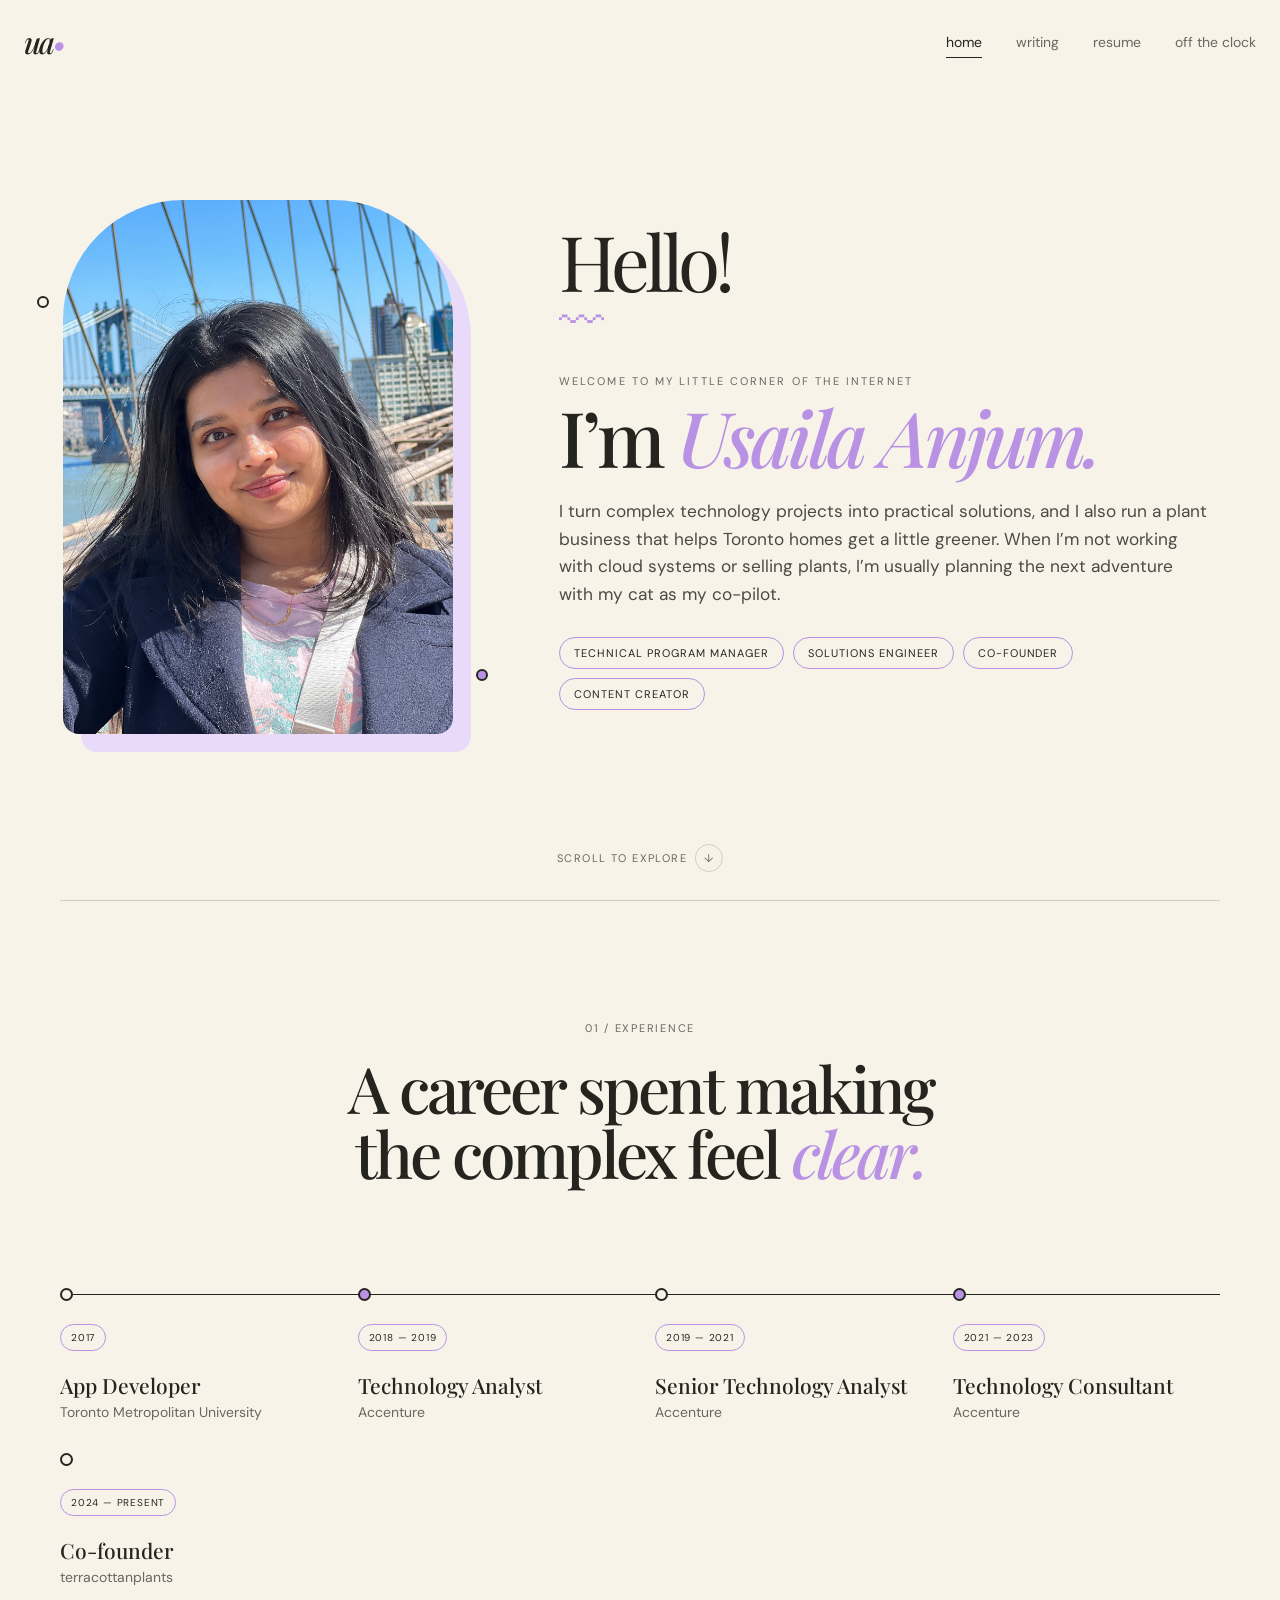
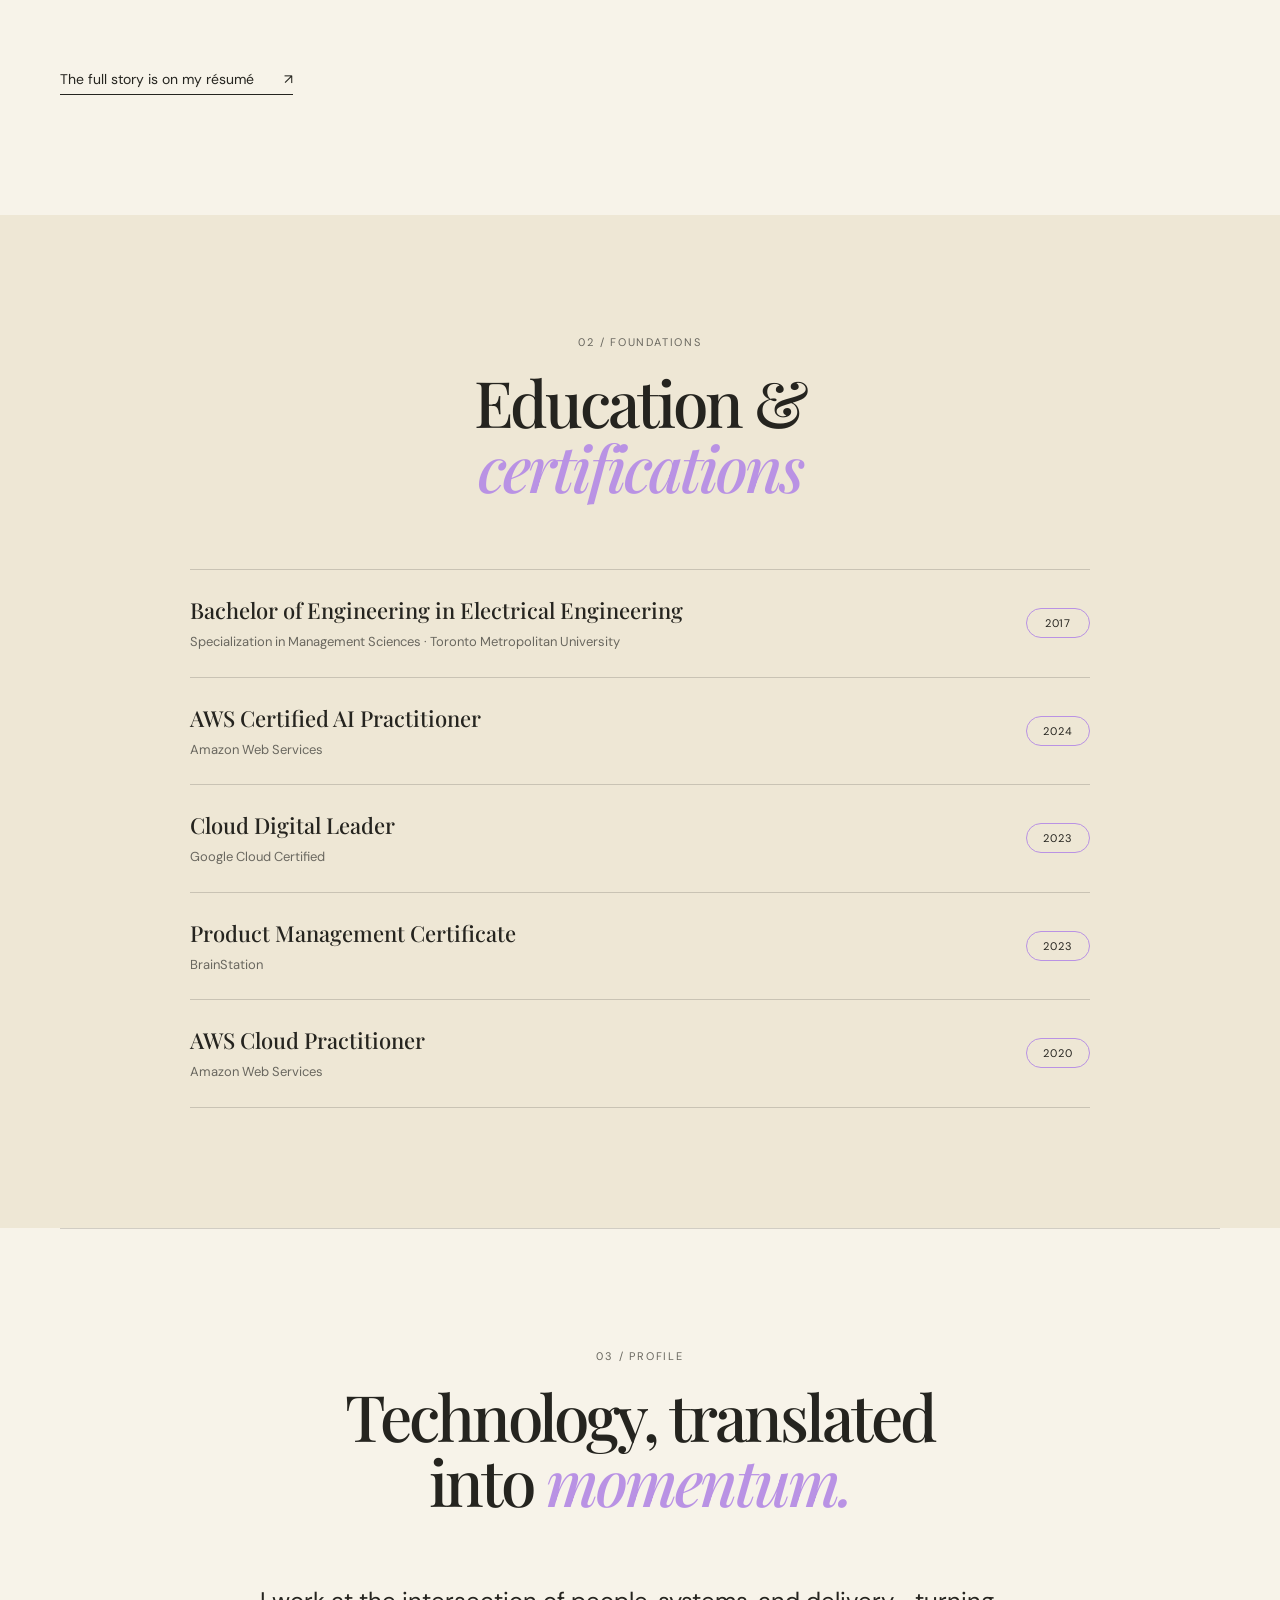
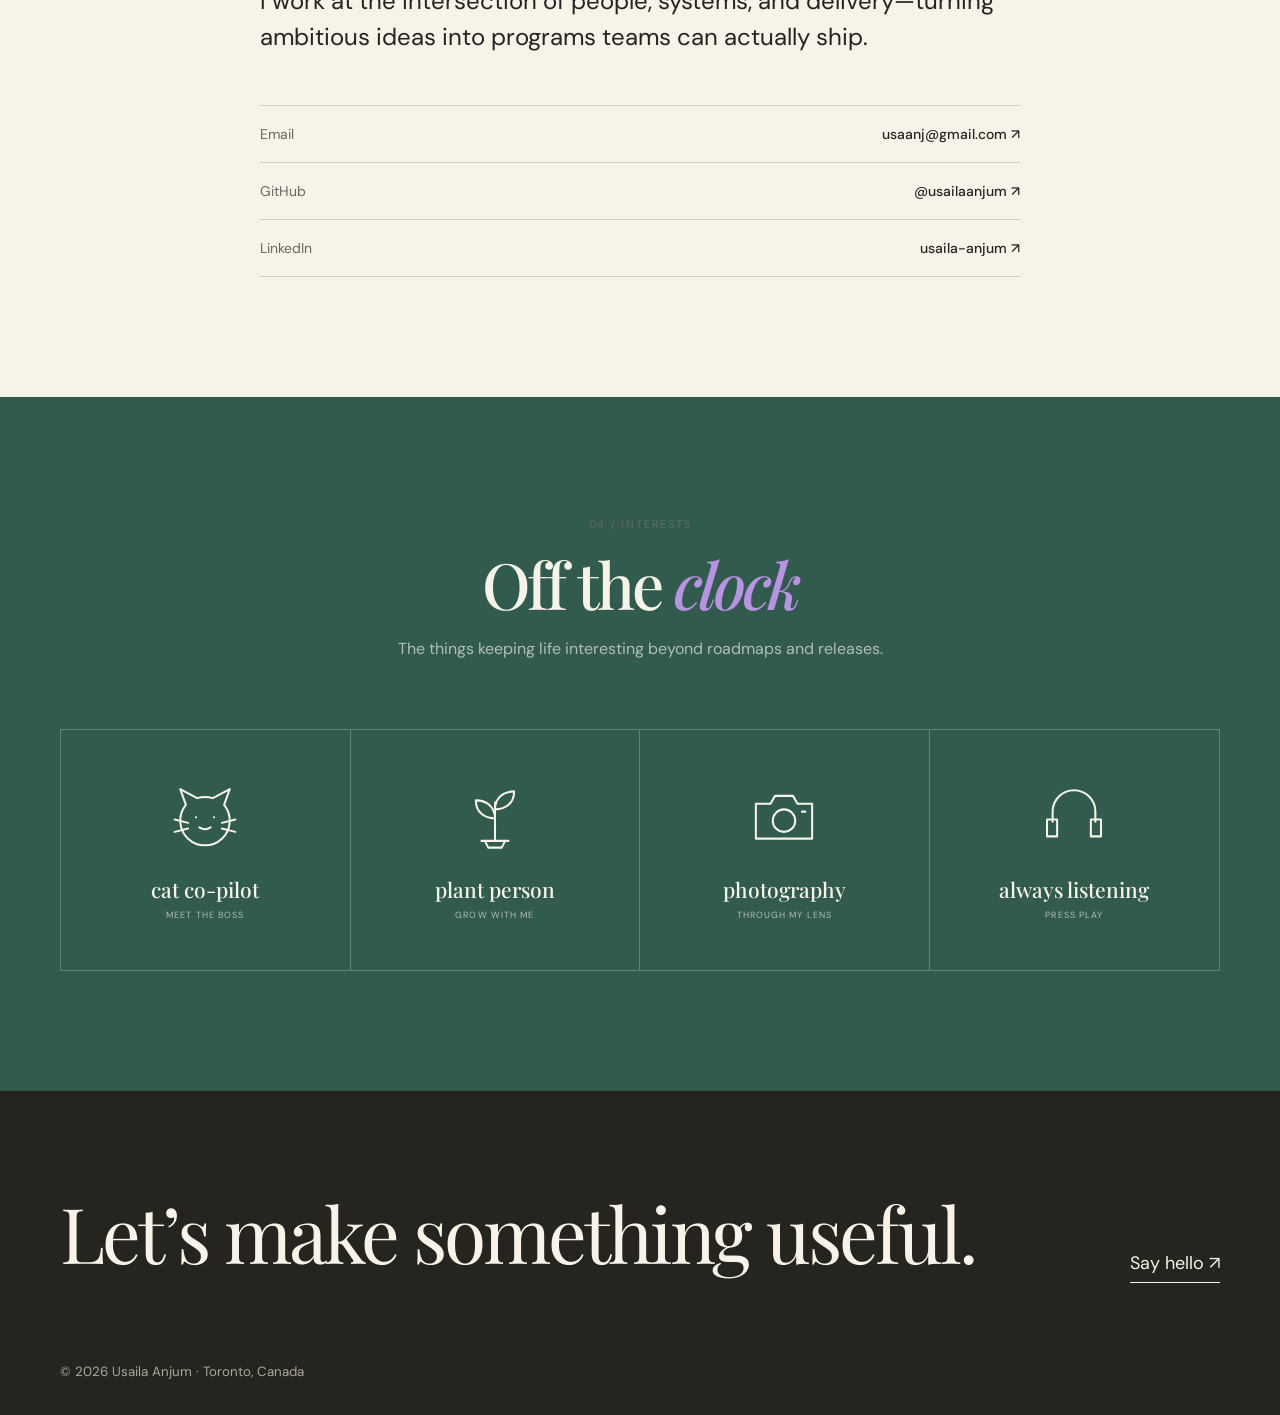
==== commit de8fcd73: "Add off the clock photo carousels" ====
--- a/index.html
+++ b/index.html
@@ -52,6 +52,7 @@
         <h2>A career spent making<br>the complex feel <em>clear.</em></h2>
       </div>
       <div class="timeline">
+        <article><span class="timeline-dot"></span><time>2017</time><h3>App Developer</h3><p>Toronto Metropolitan University</p></article>
         <article><span class="timeline-dot"></span><time>2018 — 2019</time><h3>Technology Analyst</h3><p>Accenture</p></article>
         <article><span class="timeline-dot"></span><time>2019 — 2021</time><h3>Senior Technology Analyst</h3><p>Accenture</p></article>
         <article><span class="timeline-dot"></span><time>2021 — 2023</time><h3>Technology Consultant</h3><p>Accenture</p></article>
@@ -102,15 +103,15 @@
           <p>The things keeping life interesting beyond roadmaps and releases.</p>
         </div>
         <div class="interest-grid">
-          <a href="off-the-clock.html#cat" aria-label="My cat">
+          <a href="cat.html" aria-label="My cat">
             <span class="icon"><svg viewBox="0 0 64 64" aria-hidden="true"><path d="M15 23 10 9l15 8a28 28 0 0 1 14 0l15-8-5 14a22 22 0 1 1-34 0Z"/><path d="M24 34h.1M40 34h.1M27 43c3 2 7 2 10 0M17 39 5 36M17 44 5 47M47 39l12-3M47 44l12 3"/></svg></span>
             <strong>cat co-pilot</strong><small>meet the boss</small>
           </a>
-          <a href="off-the-clock.html#plants" aria-label="Plants">
+          <a href="plants.html" aria-label="Plants">
             <span class="icon"><svg viewBox="0 0 64 64" aria-hidden="true"><path d="M32 55V21M32 35c-10 0-17-6-17-16 10 0 17 6 17 16ZM32 27c10 0 17-6 17-16-10 0-17 6-17 16ZM20 55h24M23 55l3 6h12l3-6"/></svg></span>
             <strong>plant person</strong><small>grow with me</small>
           </a>
-          <a href="off-the-clock.html#photography" aria-label="Photography and camera">
+          <a href="photography.html" aria-label="Photography and camera">
             <span class="icon"><svg viewBox="0 0 64 64" aria-hidden="true"><path d="M7 22h13l4-7h16l4 7h13v31H7Z"/><circle cx="32" cy="37" r="10"/><path d="M48 29h3"/></svg></span>
             <strong>photography</strong><small>through my lens</small>
           </a>
--- a/styles.css
+++ b/styles.css
@@ -69,13 +69,13 @@
 .section-heading.centered { max-width: 900px; margin-inline: auto; text-align: center; }
 .experience { border-top: 1px solid var(--line); }
 .experience .section-heading { max-width: 760px; }
-.timeline { position: relative; display: grid; grid-template-columns: repeat(4,1fr); gap: 30px; margin-top: 100px; }
-.timeline::before { content: ""; position: absolute; top: 8px; left: 0; right: 0; height: 1px; background: var(--ink); }
+.timeline { position: relative; display: grid; grid-template-columns: repeat(4,minmax(245px,1fr)); gap: 30px; margin-top: 100px; padding-bottom: 14px; overflow-x: auto; scrollbar-width: thin; }
+.timeline::before { content: ""; position: absolute; top: 8px; left: 0; width: max(100%,1070px); height: 1px; background: var(--ink); }
 .timeline article { position: relative; padding-top: 38px; }
 .timeline-dot { position: absolute; top: 2px; left: 0; width: 13px; height: 13px; border-radius: 50%; background: var(--paper); border: 2px solid var(--ink); z-index: 2; }
 .timeline article:nth-child(even) .timeline-dot { background: var(--lilac); }
 .timeline time { display: inline-block; border: 1px solid var(--lilac); border-radius: 999px; padding: 6px 10px; font-size: 10px; letter-spacing: .08em; text-transform: uppercase; }
-.timeline h3 { font-family: var(--serif); font-size: 24px; font-weight: 500; margin: 20px 0 4px; }
+.timeline h3 { font-family: var(--serif); font-size: 21px; font-weight: 500; margin: 20px 0 4px; white-space: nowrap; }
 .timeline p { color: var(--muted); margin: 0; font-size: 14px; }
 .text-link { display: inline-flex; gap: 30px; border-bottom: 1px solid var(--ink); padding-bottom: 6px; font-size: 14px; }
 .text-link span { transition: transform .2s; }
@@ -129,6 +129,90 @@
 .hobby-number { font-family: var(--serif); font-size: 90px; color: var(--lilac); line-height: 1; }
 .hobby-section h2 { font-size: 50px; }
 .hobby-section p { color: var(--muted); line-height: 1.75; font-size: 17px; }
+.hobby-links { display: flex; flex-wrap: wrap; align-items: flex-start; gap: 24px 34px; }
+.gallery-cat { --gallery-soft: #e8daf8; --gallery-deep: #cdb0ea; --gallery-ink: #51386e; }
+.gallery-plants { --gallery-soft: #dfe9de; --gallery-deep: #9fbea9; --gallery-ink: #284b3f; }
+.gallery-photography { --gallery-soft: #eee1cb; --gallery-deep: #cfb68d; --gallery-ink: #5a4730; }
+.gallery-shell { padding-bottom: 120px; }
+.gallery-intro { display: flex; align-items: end; justify-content: space-between; gap: 30px; padding-top: 28px; margin-bottom: 42px; border-top: 1px solid var(--line); }
+.gallery-intro p { margin: 0; color: var(--muted); line-height: 1.6; }
+.gallery-intro .section-number { color: var(--ink); }
+.art-carousel { min-width: 0; }
+.art-carousel-track {
+  display: flex;
+  align-items: center;
+  gap: clamp(16px,2.6vw,38px);
+  height: clamp(360px,49vw,590px);
+  padding: 34px clamp(8px,3vw,38px);
+  overflow-x: auto;
+  overscroll-behavior-x: contain;
+  scroll-snap-type: x proximity;
+  scrollbar-width: none;
+  cursor: grab;
+  user-select: none;
+}
+.art-carousel-track::-webkit-scrollbar { display: none; }
+.art-carousel-track.dragging { cursor: grabbing; scroll-snap-type: none; }
+.art-frame {
+  --frame-offset: 0;
+  flex: 0 0 auto;
+  height: 54%;
+  overflow: hidden;
+  background: var(--gallery-soft);
+  box-shadow: 0 18px 45px rgba(37,36,31,.1);
+  scroll-snap-align: center;
+  transform: translateY(var(--frame-offset));
+}
+.art-frame img {
+  display: block;
+  width: auto;
+  height: 100%;
+  max-width: min(56vw,660px);
+  object-fit: cover;
+  pointer-events: none;
+}
+.art-frame.size-small { height: 34%; }
+.art-frame.size-medium { height: 51%; }
+.art-frame.size-large { height: 74%; }
+.art-frame.size-wide { width: clamp(310px,39vw,550px); height: 48%; }
+.art-frame.size-wide img { width: 100%; }
+.art-frame.offset-high { --frame-offset: -8%; }
+.art-frame.offset-low { --frame-offset: 8%; }
+.carousel-controls {
+  display: flex;
+  align-items: center;
+  justify-content: space-between;
+  gap: 20px;
+  padding-top: 16px;
+  border-top: 1px solid var(--line);
+}
+.carousel-position { color: var(--muted); font-size: 10px; letter-spacing: .15em; text-transform: uppercase; }
+.carousel-buttons { display: flex; gap: 8px; }
+.carousel-buttons button {
+  display: grid;
+  width: 42px;
+  height: 42px;
+  padding: 0;
+  place-items: center;
+  border: 1px solid var(--gallery-deep);
+  border-radius: 50%;
+  background: transparent;
+  color: var(--gallery-ink);
+  cursor: pointer;
+  font: inherit;
+  transition: color .2s ease, background .2s ease, opacity .2s ease;
+}
+.carousel-buttons button:hover:not(:disabled) { color: var(--paper); background: var(--gallery-ink); }
+.carousel-buttons button:disabled { cursor: default; opacity: .28; }
+.travel-year + .travel-year { margin-top: 120px; }
+.travel-year-heading { display: flex; justify-content: space-between; align-items: baseline; padding-bottom: 22px; border-bottom: 1px solid var(--line); }
+.travel-year-heading h2 { font-size: clamp(58px,8vw,110px); color: var(--lilac); }
+.travel-year-heading span { font-size: 11px; letter-spacing: .15em; text-transform: uppercase; color: var(--muted); }
+.travel-location { padding: 55px 0; border-bottom: 1px solid var(--line); }
+.location-meta { display: flex; align-items: baseline; justify-content: space-between; gap: 24px; margin-bottom: 4px; }
+.location-meta h3 { margin: 0; font-family: var(--serif); font-size: 28px; font-weight: 500; }
+.location-meta p { margin: 0; font-size: 10px; letter-spacing: .12em; text-transform: uppercase; color: var(--muted); }
+.carousel-location .art-carousel-track { height: clamp(330px,44vw,530px); }
 .music-list { margin: 50px 0 120px; border-top: 1px solid var(--line); }
 .track { display: grid; grid-template-columns: 50px 1fr auto; align-items: center; gap: 22px; padding: 22px 0; border-bottom: 1px solid var(--line); }
 .track button { width: 42px; height: 42px; border-radius: 50%; background: transparent; border: 1px solid var(--ink); cursor: pointer; font-size: 15px; }
@@ -147,9 +231,6 @@
   .hero { grid-template-columns: minmax(240px,.85fr) minmax(0,1.15fr); min-height: auto; gap: 50px; padding: 50px 0 100px; }
   .hero-kicker { margin-bottom: 28px; font-size: 65px; }
   .hero-copy h1 { font-size: 55px; }
-  .timeline { grid-template-columns: repeat(2,1fr); row-gap: 55px; }
-  .timeline::before { display: none; }
-  .timeline article { border-top: 1px solid var(--ink); }
   .interest-grid { grid-template-columns: repeat(2,1fr); }
   .interest-grid a:nth-child(2) { border-right: 0; }
   .interest-grid a:nth-child(-n+2) { border-bottom: 1px solid rgba(247,243,233,.25); }
@@ -169,7 +250,6 @@
   .contact-list a { display: block; }
   .contact-list strong { display: block; margin-top: 6px; }
   .education-list article { align-items: flex-start; }
-  .timeline { grid-template-columns: 1fr; }
   .interest-grid { grid-template-columns: 1fr; }
   .interest-grid a { border-right: 0; border-bottom: 1px solid rgba(247,243,233,.25); }
   footer .wrap { grid-template-columns: 1fr; gap: 30px; }
@@ -180,4 +260,19 @@
   .resume-item-head { display: block; }
   .resume-item time { display: inline-block; margin-top: 12px; }
   .hobby-section .hobby-inner { grid-template-columns: 1fr; gap: 20px; }
-}
+  .hobby-links, .gallery-intro { align-items: flex-start; flex-direction: column; }
+  .gallery-shell { padding-bottom: 85px; }
+  .art-carousel-track { height: 340px; gap: 18px; padding: 22px 5px; }
+  .art-frame img { max-width: 78vw; }
+  .art-frame.size-small { height: 38%; }
+  .art-frame.size-medium { height: 55%; }
+  .art-frame.size-large { height: 78%; }
+  .art-frame.size-wide { width: 78vw; height: 51%; }
+  .carousel-controls { padding-top: 13px; }
+  .carousel-buttons button { width: 38px; height: 38px; }
+  .travel-year + .travel-year { margin-top: 85px; }
+  .travel-year-heading { align-items: flex-start; flex-direction: column; gap: 8px; }
+  .travel-location { padding: 40px 0; }
+  .location-meta { align-items: flex-start; flex-direction: column; gap: 7px; }
+  .carousel-location .art-carousel-track { height: 320px; }
+}
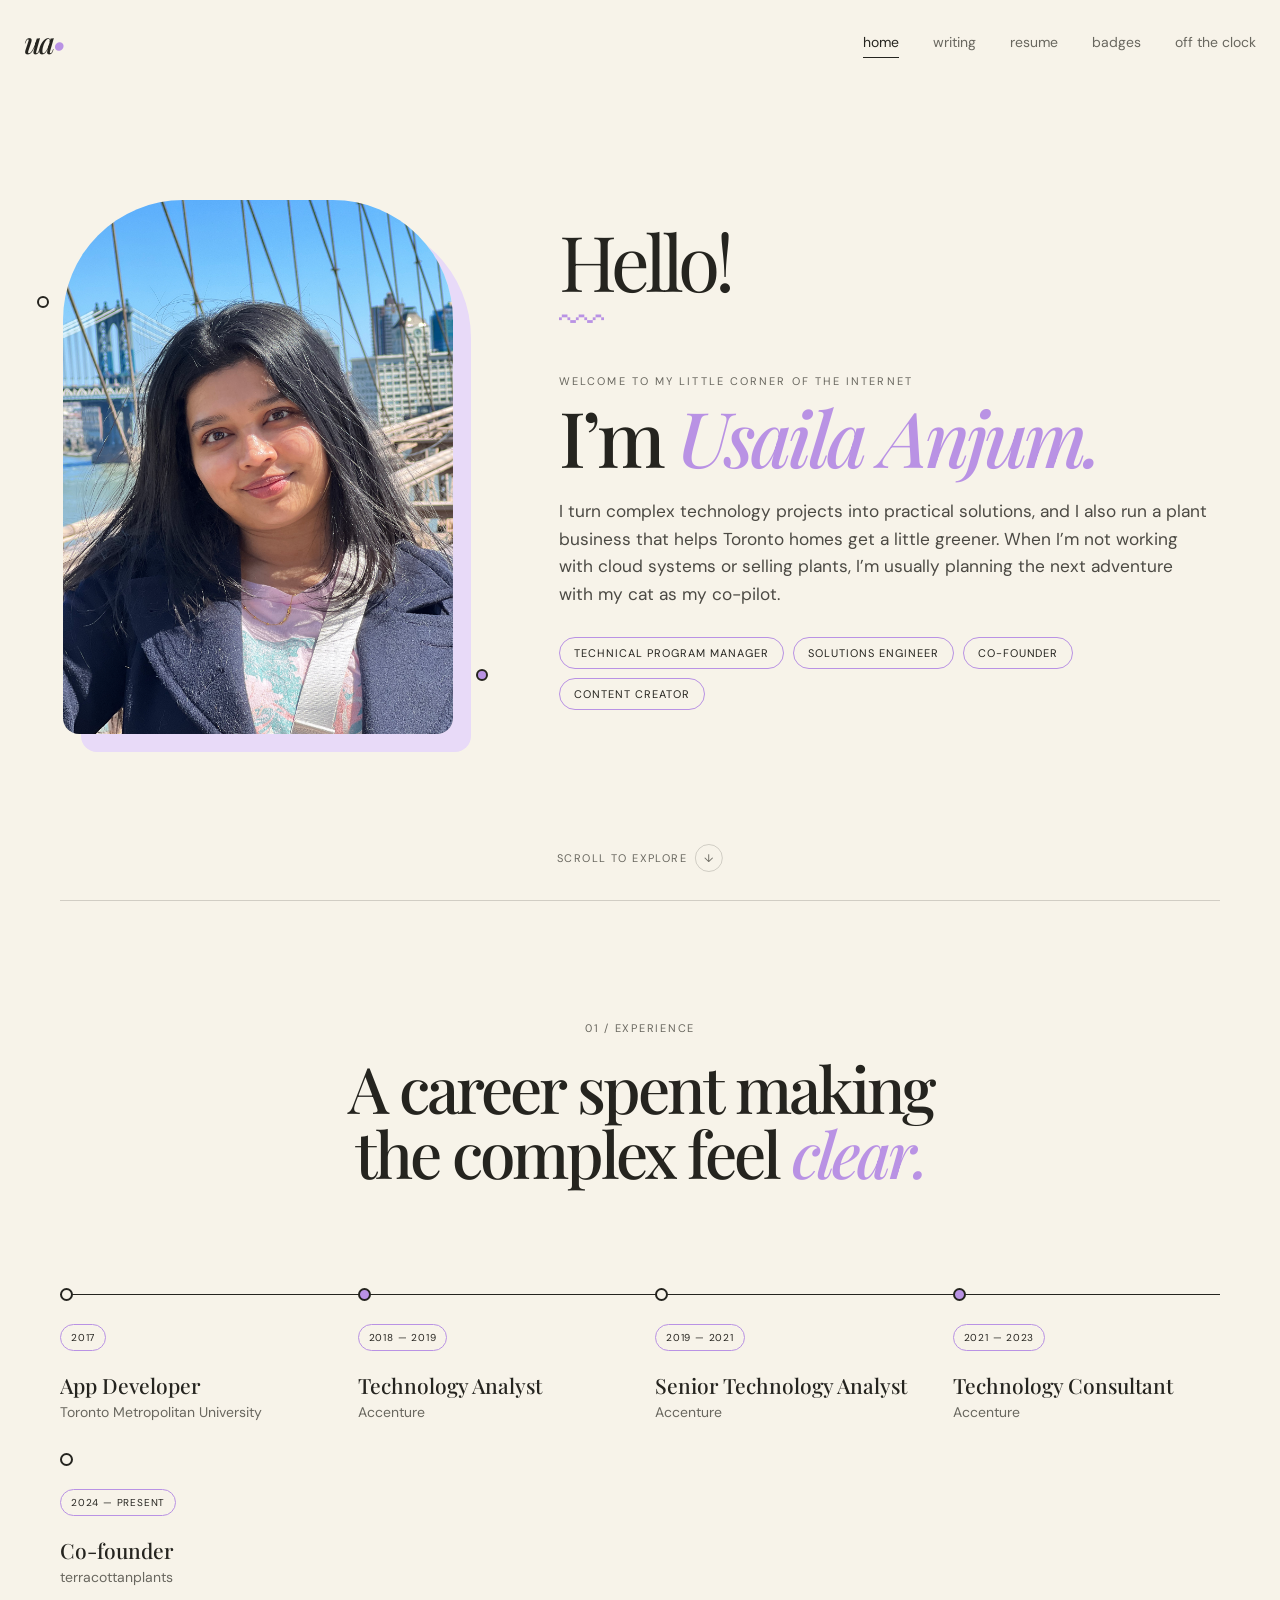
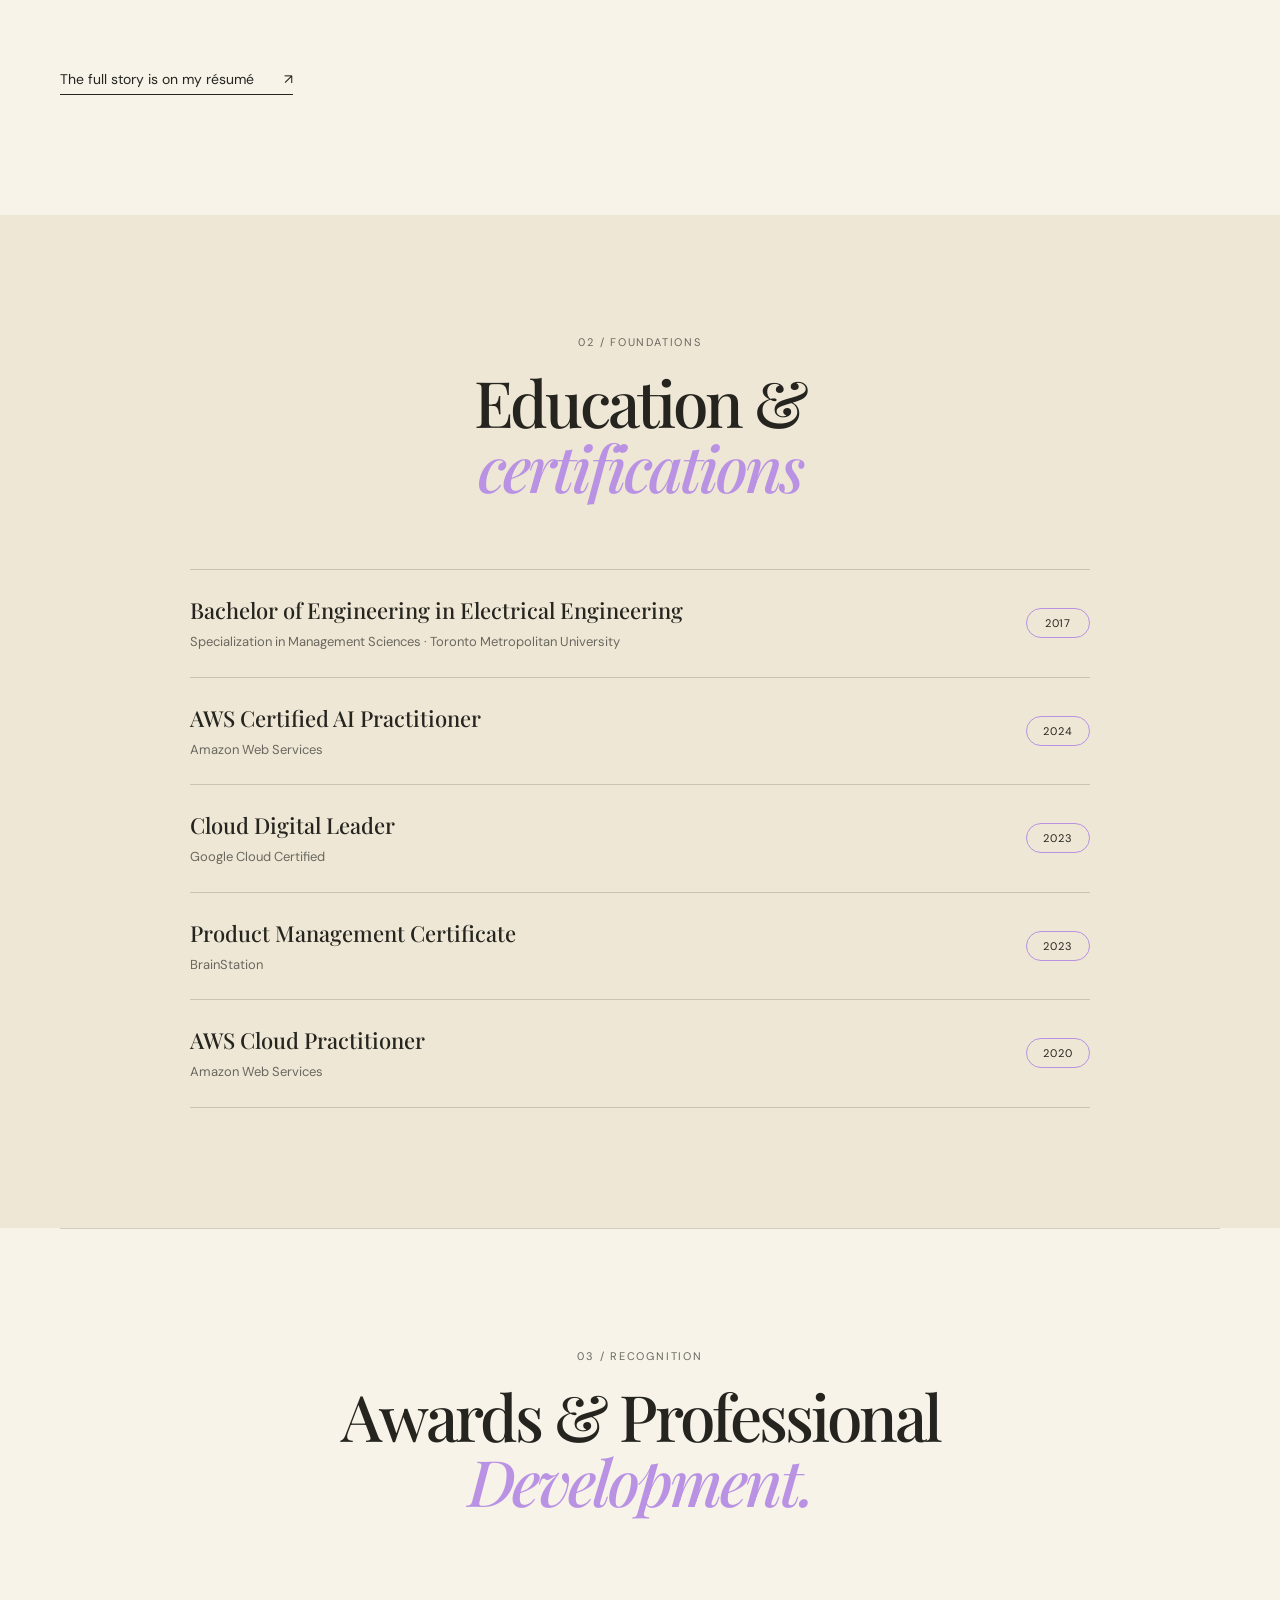
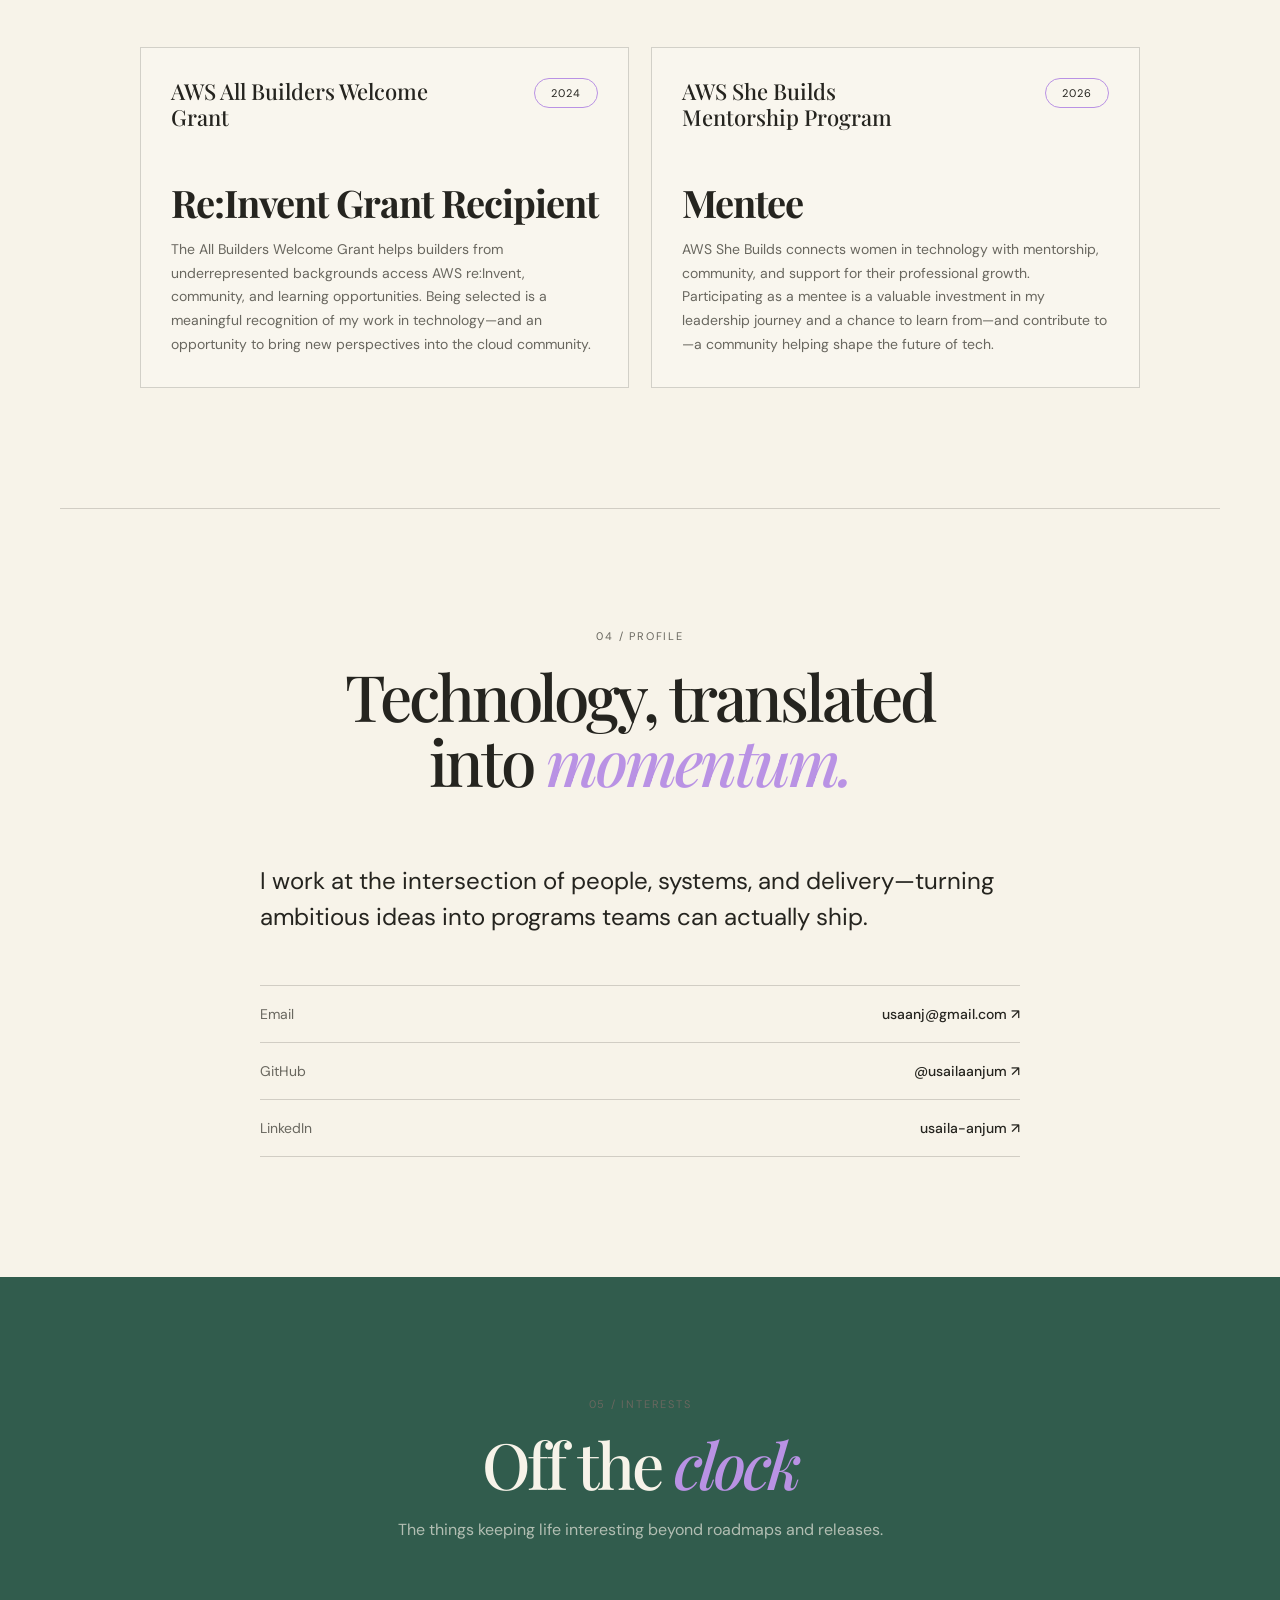
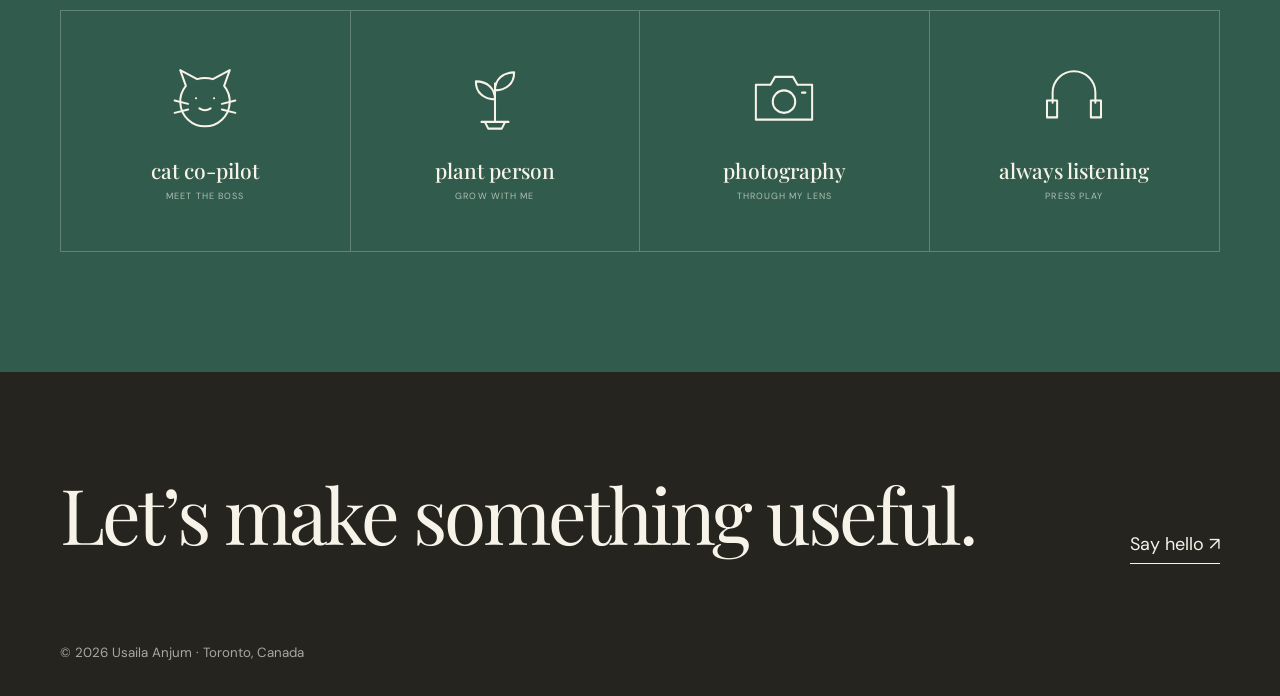
==== commit e6922055: "Add awards and cloud badges showcase" ====
--- a/index.html
+++ b/index.html
@@ -18,6 +18,7 @@
       <a class="active" href="index.html">home</a>
       <a href="writing.html">writing</a>
       <a href="resume.html">resume</a>
+      <a href="badges.html">badges</a>
       <a href="off-the-clock.html">off the clock</a>
     </nav>
   </header>
@@ -80,9 +81,35 @@
       </div>
     </section>
 
+    <section class="recognition wrap section-space reveal">
+      <div class="section-heading centered">
+        <p class="section-number">03 / recognition</p>
+        <h2>Awards &amp; Professional<br><em>Development.</em></h2>
+        <p>Milestones that reflect a commitment to learning, community, and creating more room for builders to belong.</p>
+      </div>
+      <div class="recognition-grid">
+        <article class="recognition-card">
+          <div class="recognition-card-top">
+            <span class="recognition-label">AWS All Builders Welcome Grant</span>
+            <span class="year-pill">2024</span>
+          </div>
+          <h3>Re:Invent Grant Recipient</h3>
+          <p>The All Builders Welcome Grant helps builders from underrepresented backgrounds access AWS re:Invent, community, and learning opportunities. Being selected is a meaningful recognition of my work in technology—and an opportunity to bring new perspectives into the cloud community.</p>
+        </article>
+        <article class="recognition-card">
+          <div class="recognition-card-top">
+            <span class="recognition-label">AWS She Builds Mentorship Program</span>
+            <span class="year-pill">2026</span>
+          </div>
+          <h3>Mentee</h3>
+          <p>AWS She Builds connects women in technology with mentorship, community, and support for their professional growth. Participating as a mentee is a valuable investment in my leadership journey and a chance to learn from—and contribute to—a community helping shape the future of tech.</p>
+        </article>
+      </div>
+    </section>
+
     <section id="profile" class="profile wrap section-space reveal">
       <div class="section-heading centered">
-        <p class="section-number">03 / profile</p>
+        <p class="section-number">04 / profile</p>
         <h2>Technology, translated<br>into <em>momentum.</em></h2>
       </div>
       <div class="profile-card">
@@ -98,7 +125,7 @@
     <section class="interests section-space">
       <div class="wrap reveal">
         <div class="section-heading centered">
-          <p class="section-number">04 / interests</p>
+          <p class="section-number">05 / interests</p>
           <h2>Off the <em>clock</em></h2>
           <p>The things keeping life interesting beyond roadmaps and releases.</p>
         </div>
--- a/styles.css
+++ b/styles.css
@@ -66,6 +66,14 @@
 .education-list h3 { margin: 0 0 7px; font-family: var(--serif); font-size: 22px; font-weight: 500; }
 .education-list p { margin: 0; color: var(--muted); font-size: 13px; line-height: 1.5; }
 .year-pill { flex: none; min-width: 64px; text-align: center; padding: 7px 12px; }
+.recognition { border-top: 1px solid var(--line); }
+.recognition .section-heading > p:last-child { max-width: 590px; }
+.recognition-grid { display: grid; grid-template-columns: repeat(2,minmax(0,1fr)); gap: 22px; margin: 70px auto 0; max-width: 1000px; }
+.recognition-card { display: flex; min-height: 320px; flex-direction: column; padding: 30px; border: 1px solid var(--line); background: rgba(255,255,255,.22); }
+.recognition-card-top { display: flex; align-items: flex-start; justify-content: space-between; gap: 16px; }
+.recognition-label { max-width: 270px; color: var(--ink); font-family: var(--serif); font-size: 22px; font-weight: 500; line-height: 1.2; letter-spacing: 0; }
+.recognition-card h3 { margin: 52px 0 15px; font-family: var(--serif); font-size: clamp(27px,3vw,38px); font-weight: 700; line-height: 1.05; letter-spacing: -1px; }
+.recognition-card p { margin: auto 0 0; color: var(--muted); font-size: 14px; line-height: 1.7; }
 .section-heading.centered { max-width: 900px; margin-inline: auto; text-align: center; }
 .experience { border-top: 1px solid var(--line); }
 .experience .section-heading { max-width: 760px; }
@@ -103,6 +111,28 @@
 .page-hero > p:last-child { font-size: 20px; line-height: 1.6; max-width: 700px; color: var(--muted); }
 .subpage-main { min-height: 75vh; }
 .content-band { padding-block: 80px 120px; }
+.badge-band { padding-block: 80px 120px; background: var(--cream); }
+.badge-section-heading { display: flex; align-items: end; justify-content: space-between; gap: 50px; padding-top: 28px; border-top: 1px solid var(--line); }
+.badge-section-copy { max-width: 420px; }
+.badge-section-copy > p { margin: 0 0 22px; color: var(--muted); font-size: 16px; line-height: 1.7; }
+.badge-profile-link { color: var(--ink); }
+.badge-grid { display: grid; grid-template-columns: repeat(4,minmax(0,1fr)); gap: 18px; margin-top: 60px; }
+.badge-card { position: relative; display: flex; min-height: 365px; flex-direction: column; overflow: hidden; padding: 22px; border: 1px solid var(--line); border-radius: 14px; background: var(--paper); transition: transform .25s ease, box-shadow .25s ease, border-color .25s ease; }
+.badge-card::after { content: ""; position: absolute; width: 190px; height: 190px; right: -70px; bottom: -85px; border: 1px solid currentColor; border-radius: 50%; opacity: .11; box-shadow: 0 0 0 22px transparent, 0 0 0 23px currentColor, 0 0 0 46px transparent, 0 0 0 47px currentColor; pointer-events: none; }
+.badge-card:hover { transform: translateY(-4px); border-color: currentColor; box-shadow: 0 18px 42px rgba(37,36,31,.1); }
+.badge-card:focus-visible { outline: 2px solid var(--lilac); outline-offset: 4px; }
+.badge-microsoft { color: #426da9; }
+.badge-aws { color: #a86116; }
+.badge-google { color: #4d6c9e; }
+.badge-card > * { position: relative; z-index: 1; }
+.badge-card-top { display: contents; }
+.badge-card time { order: 4; align-self: flex-start; margin-top: auto; color: var(--muted); font-size: 10px; letter-spacing: .1em; text-transform: uppercase; }
+.badge-card time.expired { color: #d62b2b; }
+.badge-image { order: 0; align-self: center; width: 112px; height: 112px; object-fit: contain; filter: drop-shadow(0 8px 14px rgba(37,36,31,.09)); }
+.badge-provider { order: 1; margin: 24px 0 0; color: var(--muted); font-size: 9px; line-height: 1.4; letter-spacing: .12em; text-transform: uppercase; }
+.badge-card h3 { order: 2; margin: 9px 0 16px; color: var(--ink); font-family: var(--serif); font-size: clamp(20px,1.8vw,25px); font-weight: 600; line-height: 1.12; letter-spacing: -.7px; }
+.badge-description { display: none; }
+.badge-status { order: 5; align-self: flex-start; margin-top: 12px; padding: 6px 9px; border: 1px solid currentColor; border-radius: 999px; color: inherit; font-size: 8px; letter-spacing: .12em; text-transform: uppercase; }
 .content-grid { display: grid; grid-template-columns: repeat(3,1fr); gap: 22px; }
 .story-card { border: 1px solid var(--line); padding: 28px; min-height: 260px; display: flex; flex-direction: column; justify-content: space-between; }
 .story-card .tag { font-size: 10px; text-transform: uppercase; letter-spacing: .12em; color: var(--muted); }
@@ -122,6 +152,17 @@
 .resume-item h5 { font-size: 14px; margin: 0; }
 .resume-item time { font-size: 11px; border: 1px solid var(--lilac); height: fit-content; padding: 6px 10px; border-radius: 999px; white-space: nowrap; }
 .resume-item ul { padding-left: 18px; color: var(--muted); line-height: 1.65; font-size: 14px; }
+.resume-subroles { margin-top: 32px; border-top: 1px solid var(--line); }
+.resume-subrole { padding: 28px 0; border-bottom: 1px solid var(--line); }
+.resume-subrole:last-child { padding-bottom: 0; border-bottom: 0; }
+.resume-subrole h6 { margin: 0; font-family: var(--serif); font-size: 20px; font-weight: 500; line-height: 1.25; }
+.subrole-head p { margin: 6px 0 0; color: var(--muted); font-size: 11px; letter-spacing: .04em; line-height: 1.5; }
+.resume-subrole ul { margin-block: 16px 20px; }
+.role-tools { display: grid; grid-template-columns: 132px 1fr; gap: 14px; align-items: start; margin-top: 20px; padding: 14px; border-radius: 6px; background: var(--cream); }
+.role-tools > strong { padding-top: 6px; color: var(--muted); font-size: 9px; line-height: 1.4; letter-spacing: .12em; text-transform: uppercase; }
+.tool-pills { display: flex; flex-wrap: wrap; gap: 7px; }
+.tool-pills span { padding: 6px 9px; border: 1px solid var(--lilac); border-radius: 999px; background: var(--paper); font-size: 10px; line-height: 1.2; }
+.leadership-section { background: linear-gradient(90deg, transparent, rgba(185,146,228,.08), transparent); }
 .skill-cloud { display: flex; flex-wrap: wrap; gap: 8px; }
 .skill-cloud span { padding: 8px 11px; background: var(--cream); border-radius: 4px; font-size: 12px; }
 .hobby-section { padding: 90px 0; border-top: 1px solid var(--line); }
@@ -213,12 +254,29 @@
 .location-meta h3 { margin: 0; font-family: var(--serif); font-size: 28px; font-weight: 500; }
 .location-meta p { margin: 0; font-size: 10px; letter-spacing: .12em; text-transform: uppercase; color: var(--muted); }
 .carousel-location .art-carousel-track { height: clamp(330px,44vw,530px); }
-.music-list { margin: 50px 0 120px; border-top: 1px solid var(--line); }
-.track { display: grid; grid-template-columns: 50px 1fr auto; align-items: center; gap: 22px; padding: 22px 0; border-bottom: 1px solid var(--line); }
-.track button { width: 42px; height: 42px; border-radius: 50%; background: transparent; border: 1px solid var(--ink); cursor: pointer; font-size: 15px; }
-.track strong { font-family: var(--serif); font-size: 20px; font-weight: 500; }
-.track span { color: var(--muted); font-size: 12px; }
-.empty-note { border: 1px dashed var(--line); padding: 30px; text-align: center; color: var(--muted); }
+.music-hero { position: relative; }
+.sound-wave { display: flex; align-items: center; gap: 5px; width: fit-content; height: 42px; margin-top: 34px; }
+.sound-wave span { width: 3px; height: 12px; border-radius: 3px; background: var(--lilac); animation: sound-wave 1.25s ease-in-out infinite alternate; }
+.sound-wave span:nth-child(2), .sound-wave span:nth-child(8) { height: 23px; animation-delay: -.6s; }
+.sound-wave span:nth-child(3), .sound-wave span:nth-child(7) { height: 34px; animation-delay: -.25s; }
+.sound-wave span:nth-child(4), .sound-wave span:nth-child(6) { height: 19px; animation-delay: -.85s; }
+.sound-wave span:nth-child(5) { height: 40px; animation-delay: -.45s; }
+@keyframes sound-wave { to { transform: scaleY(.45); opacity: .55; } }
+.listening-room { padding-bottom: 120px; }
+.music-section-heading { max-width: 760px; margin-bottom: 50px; }
+.music-section-heading h2 { font-size: clamp(42px,5vw,68px); }
+.music-feature-grid { display: grid; grid-template-columns: repeat(2,minmax(0,1fr)); gap: 24px; align-items: stretch; }
+.music-panel { position: relative; padding: clamp(24px,3vw,40px); overflow: hidden; border: 1px solid var(--line); border-radius: 18px; }
+.playlist-panel { background: var(--green); color: var(--paper); }
+.playlist-panel:nth-child(2) { background: var(--lilac-soft); color: var(--ink); }
+.playlist-panel::before { content: ""; position: absolute; width: 180px; height: 180px; top: -95px; right: -72px; border: 1px solid rgba(247,243,233,.2); border-radius: 50%; box-shadow: inset 0 0 0 24px rgba(247,243,233,.025), inset 0 0 0 48px rgba(247,243,233,.025); pointer-events: none; }
+.playlist-panel:nth-child(2)::before { border-color: rgba(37,36,31,.13); box-shadow: inset 0 0 0 24px rgba(37,36,31,.02), inset 0 0 0 48px rgba(37,36,31,.02); }
+.music-panel-top { display: flex; justify-content: space-between; gap: 20px; padding-bottom: 18px; border-bottom: 1px solid currentColor; font-size: 9px; letter-spacing: .15em; text-transform: uppercase; opacity: .68; }
+.music-panel h3 { margin: 30px 0 9px; font-family: var(--serif); font-size: clamp(32px,4vw,50px); font-weight: 500; letter-spacing: -1.5px; }
+.music-panel > p { min-height: 48px; margin: 0 0 26px; color: var(--muted); font-size: 14px; line-height: 1.6; }
+.playlist-panel:first-child > p { color: rgba(247,243,233,.72); }
+.spotify-player { position: relative; z-index: 1; display: block; border: 0; border-radius: 12px; background: #121212; box-shadow: 0 0 0 8px rgba(255,255,255,.1), 0 18px 45px rgba(20,20,18,.16); }
+.playlist-panel:nth-child(2) .spotify-player { box-shadow: 0 0 0 8px rgba(255,255,255,.28), 0 18px 45px rgba(37,36,31,.12); }
 .reveal { opacity: 0; transform: translateY(16px); transition: opacity .7s ease, transform .7s ease; }
 .reveal.visible { opacity: 1; transform: none; }
 
@@ -231,11 +289,13 @@
   .hero { grid-template-columns: minmax(240px,.85fr) minmax(0,1.15fr); min-height: auto; gap: 50px; padding: 50px 0 100px; }
   .hero-kicker { margin-bottom: 28px; font-size: 65px; }
   .hero-copy h1 { font-size: 55px; }
+  .badge-grid { grid-template-columns: repeat(2,minmax(0,1fr)); }
   .interest-grid { grid-template-columns: repeat(2,1fr); }
   .interest-grid a:nth-child(2) { border-right: 0; }
   .interest-grid a:nth-child(-n+2) { border-bottom: 1px solid rgba(247,243,233,.25); }
   .content-grid { grid-template-columns: 1fr; }
   .resume-section { grid-template-columns: 1fr; gap: 20px; }
+  .music-feature-grid { grid-template-columns: 1fr; }
 }
 
 @media (max-width: 560px) {
@@ -247,6 +307,11 @@
   .section-space { padding-block: 85px; }
   h2 { font-size: 44px; }
   .profile-card > p { font-size: 20px; }
+  .badge-band { padding-block: 60px 85px; }
+  .badge-section-heading { display: block; }
+  .badge-section-copy { margin-top: 28px; }
+  .badge-grid { grid-template-columns: 1fr; margin-top: 50px; }
+  .recognition-grid { grid-template-columns: 1fr; margin-top: 50px; }
   .contact-list a { display: block; }
   .contact-list strong { display: block; margin-top: 6px; }
   .education-list article { align-items: flex-start; }
@@ -259,7 +324,12 @@
   .resume-top .resume-contact { text-align: left; margin-top: 20px; }
   .resume-item-head { display: block; }
   .resume-item time { display: inline-block; margin-top: 12px; }
+  .role-tools { grid-template-columns: 1fr; }
+  .role-tools > strong { padding-top: 0; }
   .hobby-section .hobby-inner { grid-template-columns: 1fr; gap: 20px; }
+  .listening-room { padding-bottom: 85px; }
+  .music-section-heading { margin-bottom: 34px; }
+  .music-feature-grid { gap: 15px; }
   .hobby-links, .gallery-intro { align-items: flex-start; flex-direction: column; }
   .gallery-shell { padding-bottom: 85px; }
   .art-carousel-track { height: 340px; gap: 18px; padding: 22px 5px; }
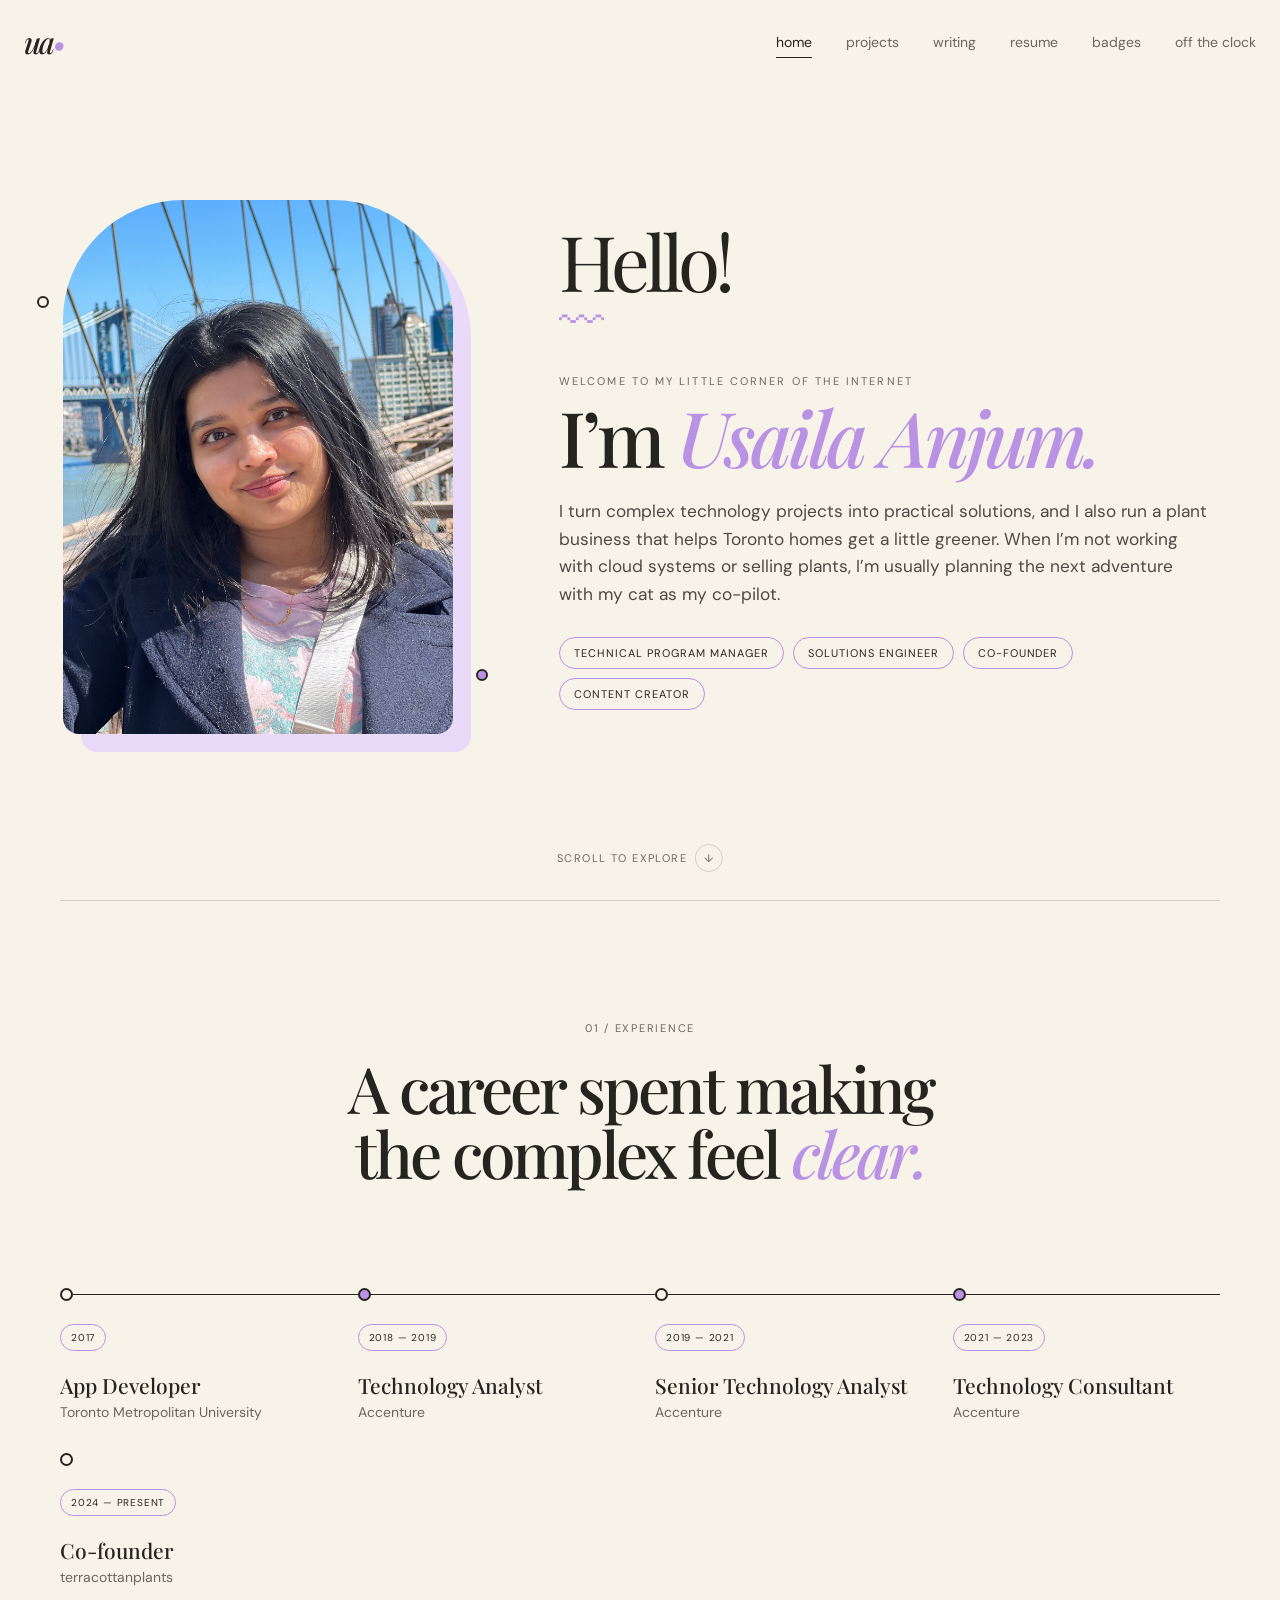
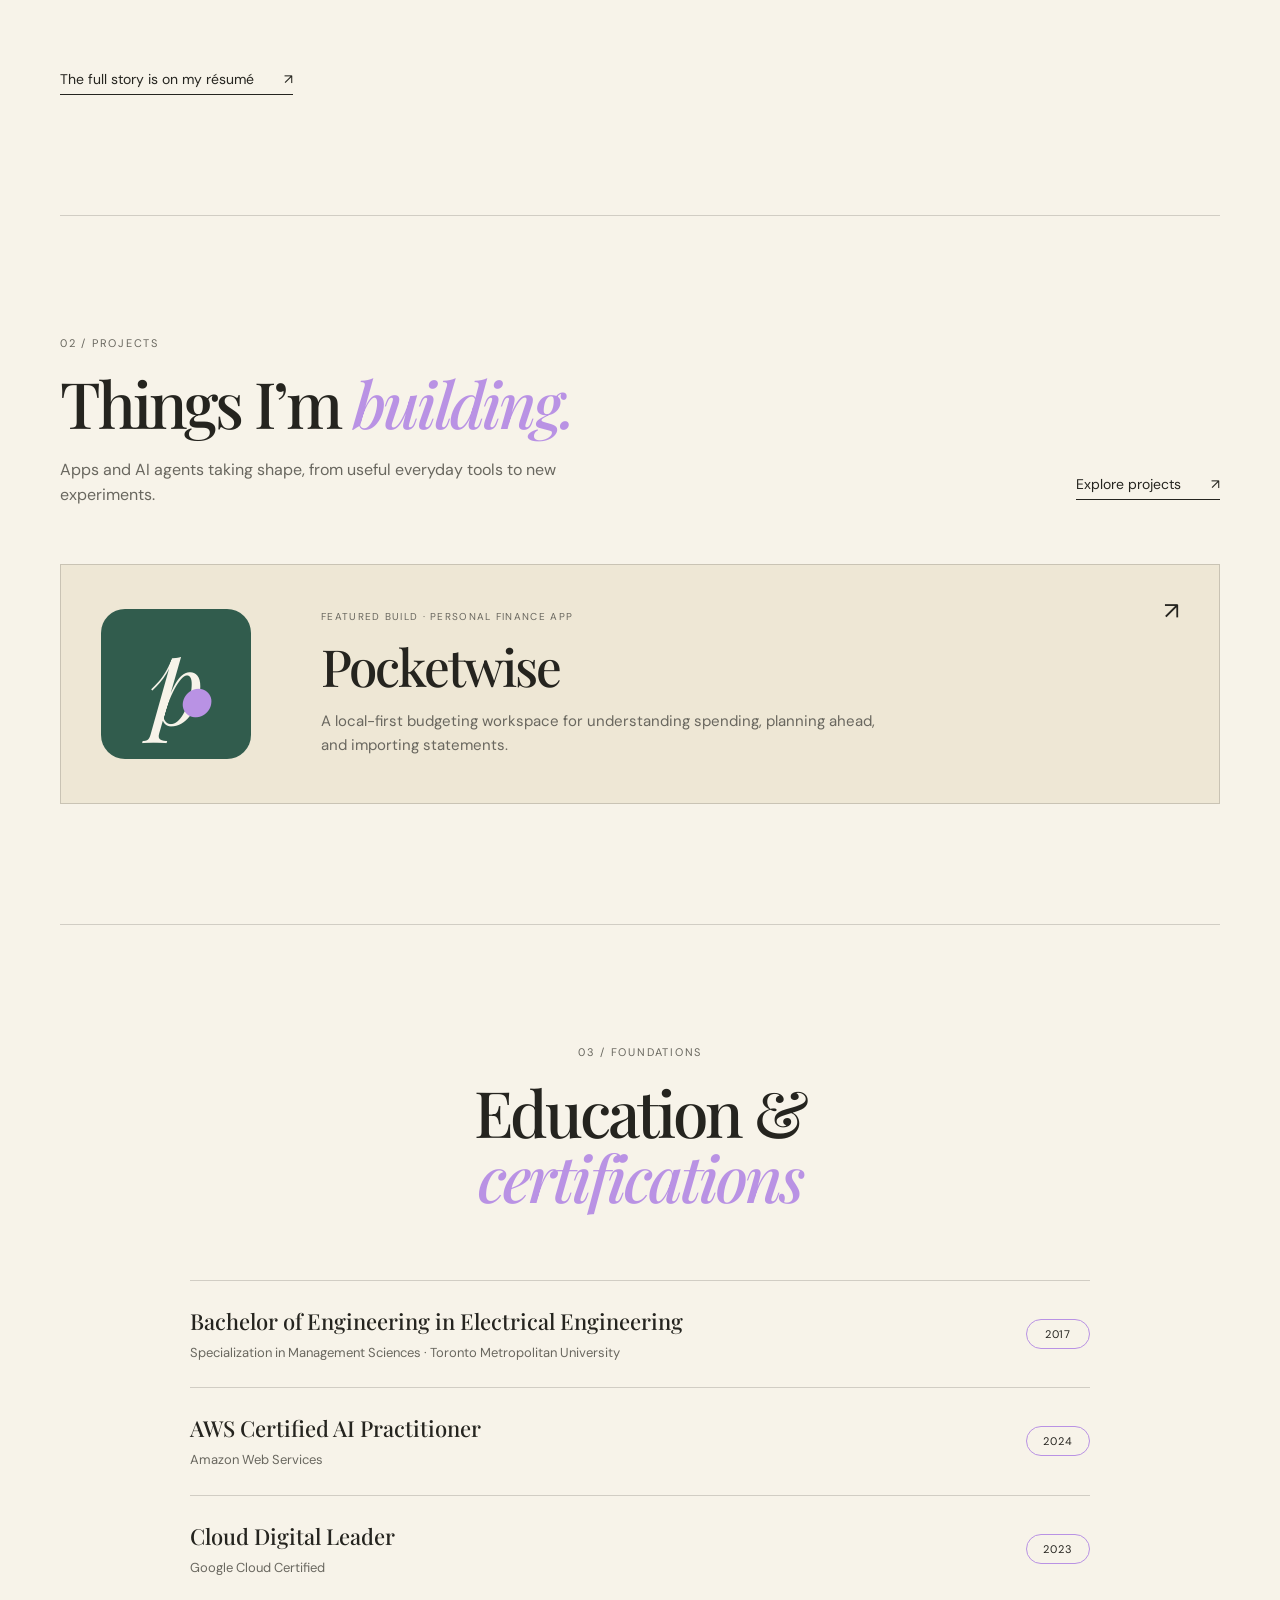
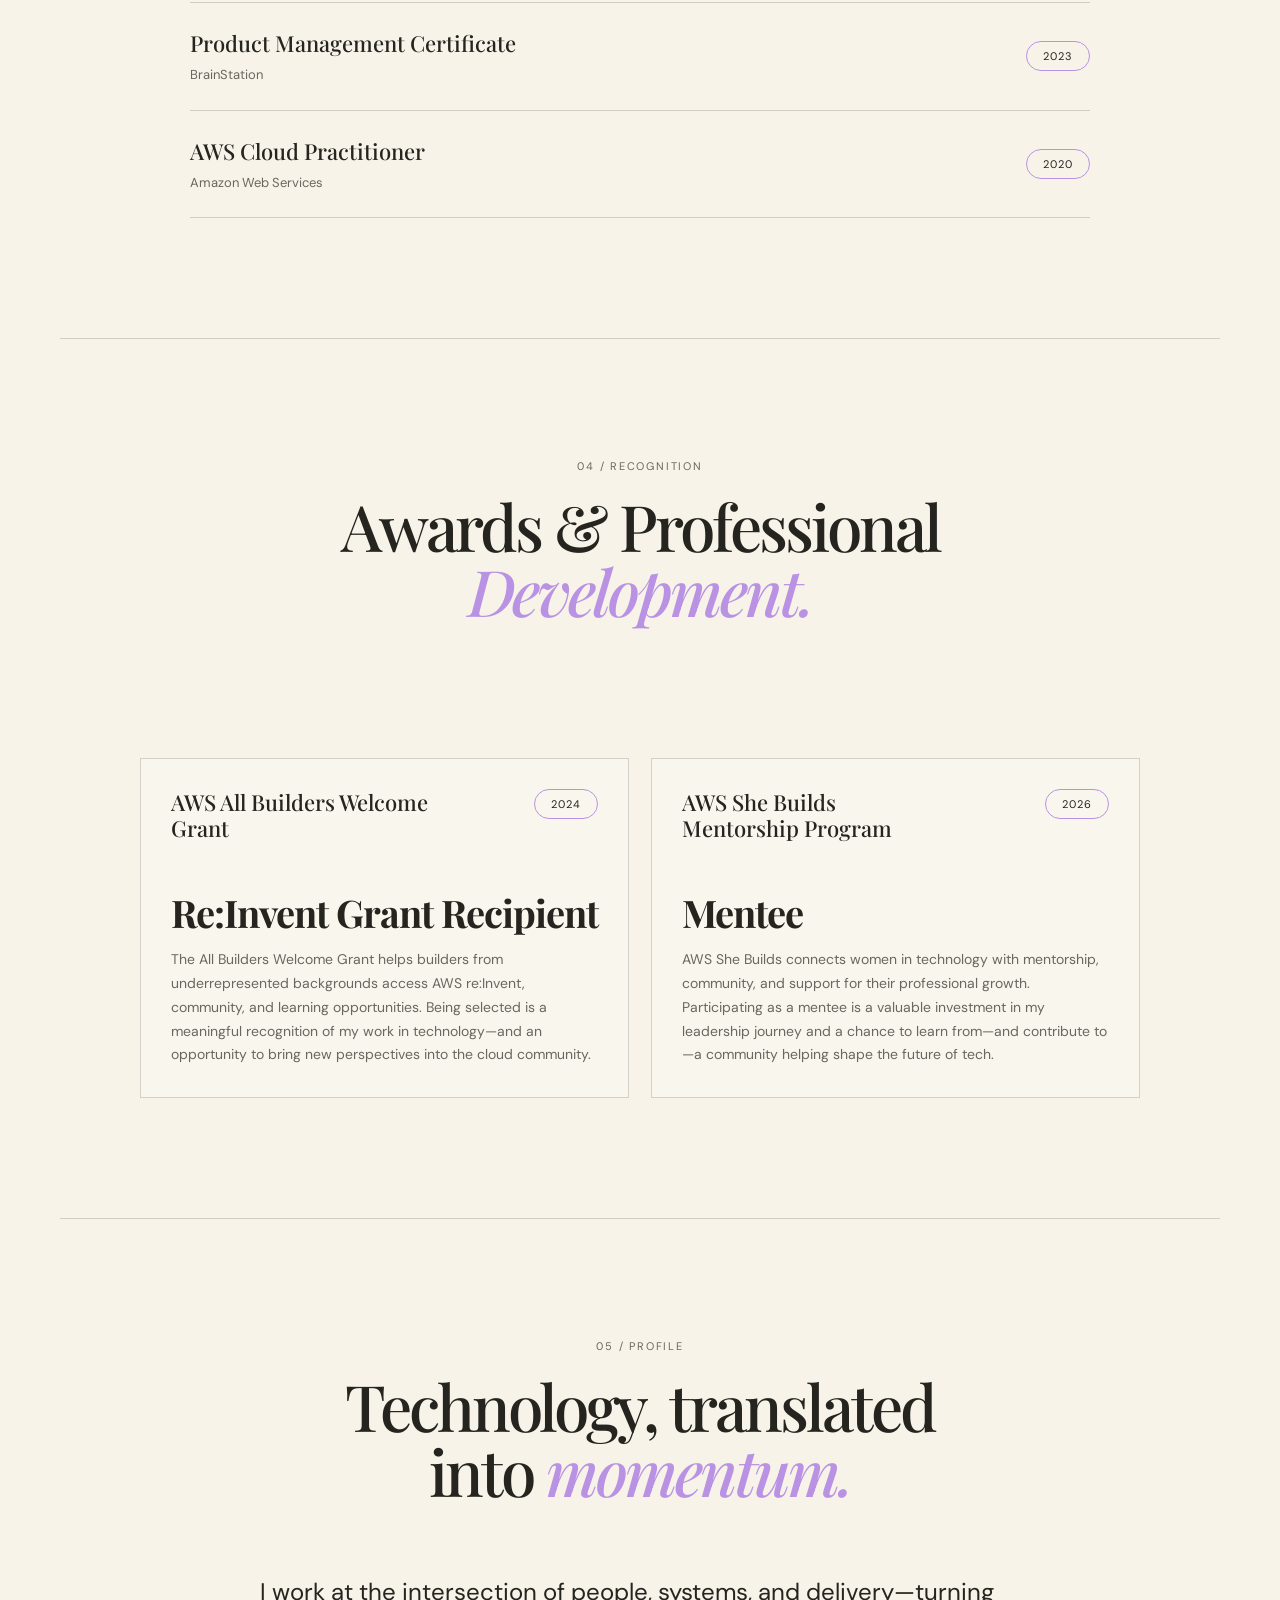
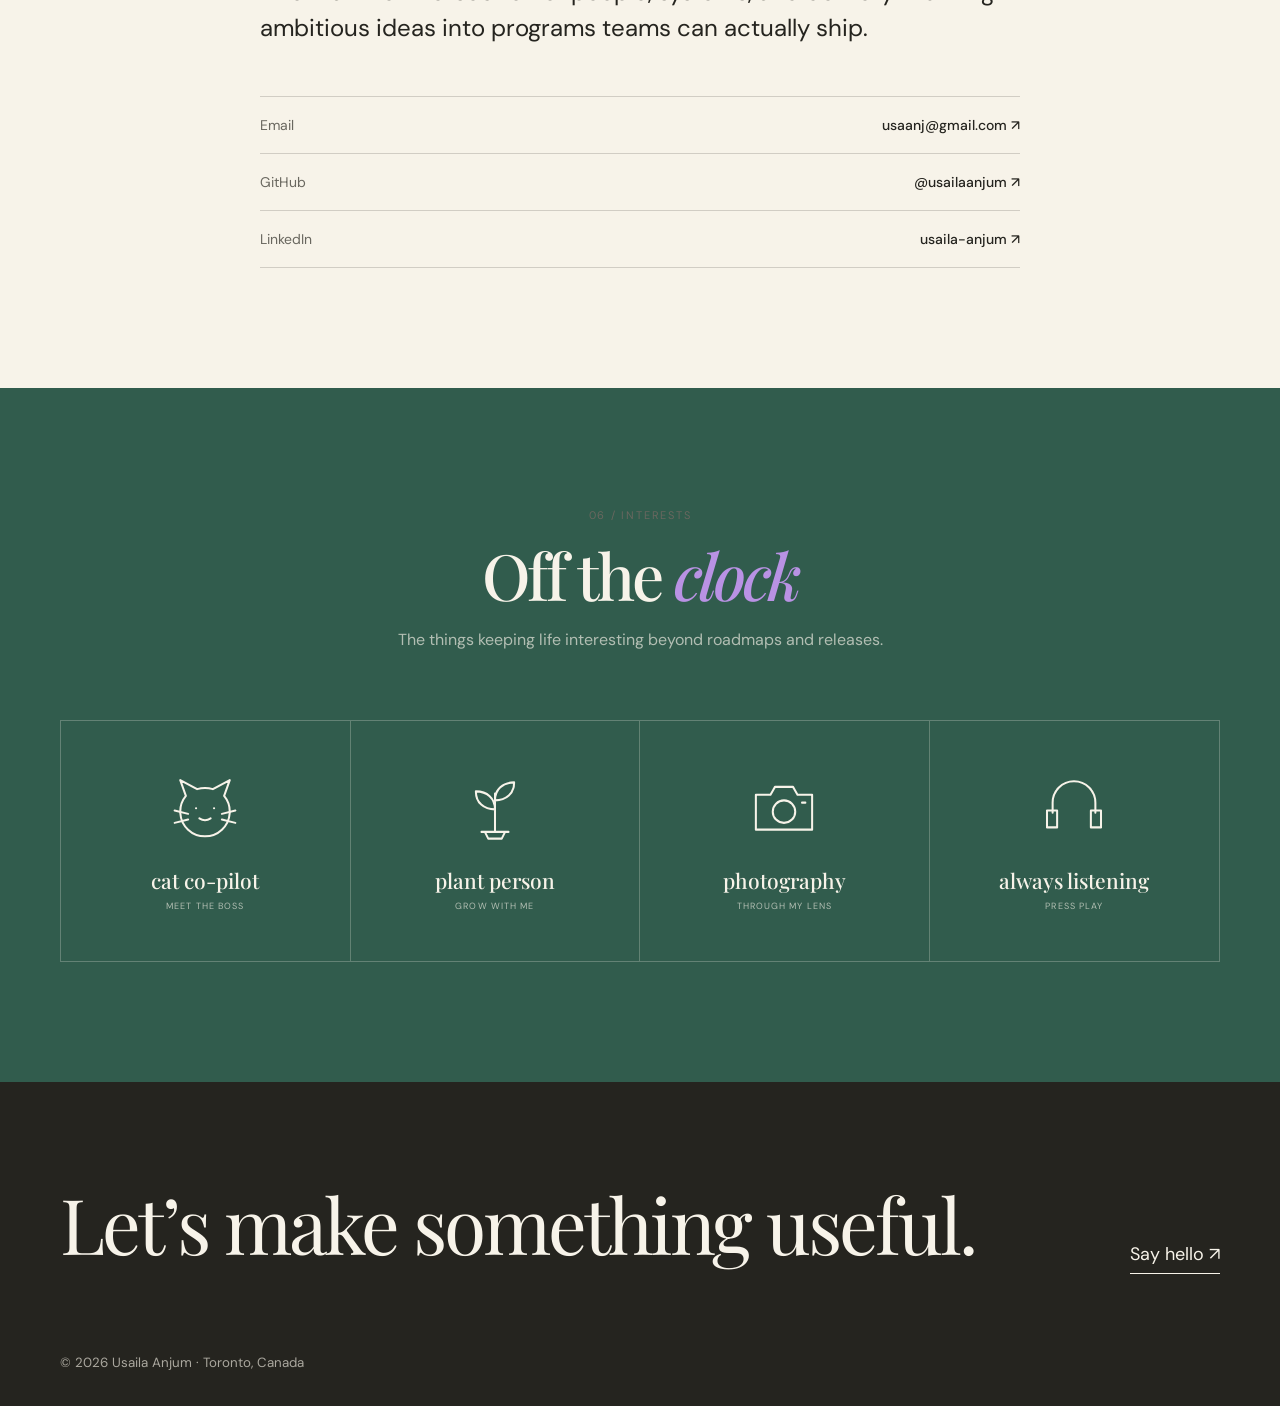
==== commit 8940b9ac: "Add projects page and update homepage styling" ====
--- a/index.html
+++ b/index.html
@@ -16,6 +16,7 @@
     </button>
     <nav id="main-nav" aria-label="Main navigation">
       <a class="active" href="index.html">home</a>
+      <a href="projects.html">projects</a>
       <a href="writing.html">writing</a>
       <a href="resume.html">resume</a>
       <a href="badges.html">badges</a>
@@ -62,10 +63,26 @@
       <a class="text-link resume-link" href="resume.html">The full story is on my résumé <span>↗</span></a>
     </section>
 
-    <section class="cream-band">
+    <section class="home-projects wrap section-space reveal" aria-labelledby="home-projects-title">
+      <div class="home-projects-heading">
+        <div class="section-heading">
+          <p class="section-number">02 / projects</p>
+          <h2 id="home-projects-title">Things I’m <em>building.</em></h2>
+          <p>Apps and AI agents taking shape, from useful everyday tools to new experiments.</p>
+        </div>
+        <a class="text-link" href="projects.html">Explore projects <span>↗</span></a>
+      </div>
+      <a class="home-project-feature" href="projects.html#pocketwise">
+        <span class="home-project-mark" aria-hidden="true">p<span>•</span></span>
+        <span class="home-project-copy"><small>Featured build · Personal finance app</small><strong>Pocketwise</strong><span>A local-first budgeting workspace for understanding spending, planning ahead, and importing statements.</span></span>
+        <span class="home-project-arrow" aria-hidden="true">↗</span>
+      </a>
+    </section>
+
+    <section>
       <div class="wrap education section-space reveal">
         <div class="section-heading centered">
-          <p class="section-number">02 / foundations</p>
+          <p class="section-number">03 / foundations</p>
           <h2>Education &amp;<br><em>certifications</em></h2>
         </div>
         <div class="education-list">
@@ -83,7 +100,7 @@
 
     <section class="recognition wrap section-space reveal">
       <div class="section-heading centered">
-        <p class="section-number">03 / recognition</p>
+        <p class="section-number">04 / recognition</p>
         <h2>Awards &amp; Professional<br><em>Development.</em></h2>
         <p>Milestones that reflect a commitment to learning, community, and creating more room for builders to belong.</p>
       </div>
@@ -109,7 +126,7 @@
 
     <section id="profile" class="profile wrap section-space reveal">
       <div class="section-heading centered">
-        <p class="section-number">04 / profile</p>
+        <p class="section-number">05 / profile</p>
         <h2>Technology, translated<br>into <em>momentum.</em></h2>
       </div>
       <div class="profile-card">
@@ -125,7 +142,7 @@
     <section class="interests section-space">
       <div class="wrap reveal">
         <div class="section-heading centered">
-          <p class="section-number">05 / interests</p>
+          <p class="section-number">06 / interests</p>
           <h2>Off the <em>clock</em></h2>
           <p>The things keeping life interesting beyond roadmaps and releases.</p>
         </div>
--- a/styles.css
+++ b/styles.css
@@ -61,6 +61,7 @@
 .contact-list strong { font-weight: 500; transition: color .2s; }
 .contact-list a:hover strong { color: #8c57c9; }
 .cream-band { background: var(--cream); }
+.education { border-top: 1px solid var(--line); }
 .education-list { max-width: 900px; margin: 70px auto 0; border-top: 1px solid var(--line); }
 .education-list article { display: flex; gap: 24px; align-items: center; justify-content: space-between; padding: 25px 0; border-bottom: 1px solid var(--line); }
 .education-list h3 { margin: 0 0 7px; font-family: var(--serif); font-size: 22px; font-weight: 500; }
@@ -89,6 +90,66 @@
 .text-link span { transition: transform .2s; }
 .text-link:hover span { transform: translate(3px,-3px); }
 .resume-link { margin-top: 70px; }
+.home-projects { border-top: 1px solid var(--line); }
+.home-projects-heading { display: flex; align-items: end; justify-content: space-between; gap: 32px; }
+.home-projects-heading .section-heading { max-width: 660px; }
+.home-projects-heading .section-heading > p:last-child { max-width: 520px; margin: 22px 0 0; color: var(--muted); font-size: 16px; line-height: 1.6; }
+.home-projects-heading .text-link { flex: none; margin-bottom: 8px; }
+.home-project-feature { display: grid; grid-template-columns: 180px 1fr auto; align-items: center; gap: 40px; min-height: 240px; margin-top: 56px; padding: 30px 40px; border: 1px solid var(--line); background: var(--cream); transition: border-color .25s, transform .25s; }
+.home-project-feature:hover { transform: translateY(-3px); border-color: var(--green); }
+.home-project-feature:focus-visible, .project-link:focus-visible { outline: 2px solid var(--lilac); outline-offset: 4px; }
+.home-project-mark { position: relative; display: flex; width: 150px; height: 150px; align-items: center; justify-content: center; border-radius: 24px; background: var(--green); color: var(--paper); font-family: var(--serif); font-size: 100px; font-style: italic; line-height: 1; }
+.home-project-mark span { position: absolute; right: 30px; bottom: 22px; color: var(--lilac); }
+.home-project-copy { display: flex; flex-direction: column; gap: 9px; }
+.home-project-copy small { color: var(--muted); font-size: 10px; letter-spacing: .13em; text-transform: uppercase; }
+.home-project-copy strong { font-family: var(--serif); font-size: clamp(34px,4vw,52px); font-weight: 500; letter-spacing: -2px; }
+.home-project-copy > span { max-width: 580px; color: var(--muted); font-size: 15px; line-height: 1.6; }
+.home-project-arrow { align-self: start; font-size: 24px; }
+.projects-band { padding: 80px 0 130px; background: var(--cream); }
+.projects-section-heading { display: flex; align-items: baseline; justify-content: space-between; gap: 24px; border-top: 1px solid var(--line); padding-top: 22px; }
+.projects-section-heading .section-number { margin: 0; color: var(--ink); }
+.projects-section-heading > span { color: var(--muted); font-size: 12px; }
+.project-feature { display: grid; grid-template-columns: minmax(0,1fr) minmax(320px,.95fr); min-height: 500px; margin-top: 30px; overflow: hidden; background: var(--green); color: var(--paper); }
+.project-feature-copy { display: flex; flex-direction: column; align-items: flex-start; padding: clamp(32px,5vw,65px); }
+.project-meta { display: flex; flex-wrap: wrap; align-items: center; gap: 12px; font-size: 10px; letter-spacing: .12em; text-transform: uppercase; }
+.project-meta > span:first-child { color: rgba(247,243,233,.7); }
+.project-status { padding: 7px 10px; border: 1px solid rgba(247,243,233,.48); border-radius: 999px; }
+.project-feature h2 { margin: auto 0 24px; font-size: clamp(52px,6vw,80px); letter-spacing: -4px; }
+.project-title-dot { color: var(--lilac); }
+.project-feature-copy > p { max-width: 560px; margin: 0 0 24px; color: rgba(247,243,233,.82); font-size: 17px; line-height: 1.7; }
+.project-details { display: flex; flex-wrap: wrap; gap: 8px; }
+.project-details span { padding: 8px 11px; border: 1px solid rgba(247,243,233,.32); border-radius: 999px; color: rgba(247,243,233,.8); font-size: 11px; }
+.project-link { display: inline-flex; justify-content: space-between; gap: 34px; margin-top: 40px; padding-bottom: 8px; border-bottom: 1px solid var(--paper); font-size: 14px; }
+.project-link span { transition: transform .2s; }
+.project-link:hover span { transform: translate(3px,-3px); }
+.project-preview { position: relative; display: grid; place-items: center; min-width: 0; padding: clamp(28px,4vw,60px); background: var(--lilac-soft); color: var(--ink); }
+.project-preview::before, .project-preview::after { content: ""; position: absolute; width: 330px; height: 330px; border: 1px solid rgba(49,92,77,.15); border-radius: 50%; }
+.project-preview::after { width: 470px; height: 470px; }
+.preview-window { position: relative; z-index: 1; width: min(100%,420px); overflow: hidden; border: 1px solid rgba(49,92,77,.18); border-radius: 16px; background: #fbfaf5; box-shadow: 20px 22px 0 rgba(49,92,77,.12), 0 24px 50px rgba(37,36,31,.13); transform: rotate(-3deg); }
+.preview-top { display: flex; justify-content: space-between; align-items: center; padding: 14px 18px; border-bottom: 1px solid var(--line); }
+.preview-brand { color: var(--green); font-family: var(--serif); font-size: 23px; font-style: italic; font-weight: 500; line-height: 1; }
+.preview-brand > span { color: var(--lilac); }
+.preview-brand small { margin-left: 6px; color: var(--ink); font-family: var(--sans); font-size: 12px; font-style: normal; }
+.preview-dots { color: #bcb6ad; font-size: 8px; letter-spacing: 3px; }
+.preview-body { padding: 25px; }
+.preview-caption { color: var(--muted); font-size: 9px; letter-spacing: .16em; }
+.preview-balance { display: flex; justify-content: space-between; align-items: end; gap: 10px; margin: 18px 0 25px; }
+.preview-balance span { font-size: 12px; }
+.preview-balance strong { color: var(--green); font-family: var(--serif); font-size: 33px; font-weight: 500; }
+.preview-chart { display: flex; align-items: end; gap: 9px; height: 100px; margin-bottom: 25px; }
+.preview-chart span { flex: 1; height: 44%; border-radius: 5px 5px 0 0; background: #c9b0e6; }
+.preview-chart span:nth-child(2) { height: 64%; }.preview-chart span:nth-child(3) { height: 49%; }.preview-chart span:nth-child(4) { height: 79%; }.preview-chart span:nth-child(5) { height: 68%; }.preview-chart span:nth-child(6) { height: 88%; }.preview-chart span:nth-child(7) { height: 73%; background: var(--green); }
+.preview-row { display: flex; justify-content: space-between; align-items: center; padding: 13px 0; border-top: 1px solid var(--line); font-size: 11px; }
+.preview-row i { width: 52px; height: 7px; border-radius: 9px; background: var(--lilac-soft); }
+.preview-note { position: absolute; z-index: 1; bottom: 16px; right: 22px; color: var(--muted); font-size: 10px; letter-spacing: .09em; text-transform: uppercase; }
+.projects-next-heading { margin-top: 110px; }
+.project-grid { display: grid; grid-template-columns: repeat(3,minmax(0,1fr)); gap: 18px; margin-top: 30px; }
+.project-placeholder { display: flex; flex-direction: column; min-height: 330px; padding: 28px; border: 1px solid var(--line); background: rgba(247,243,233,.5); }
+.placeholder-index { color: var(--muted); font-size: 10px; letter-spacing: .15em; }
+.placeholder-glyph { display: grid; width: 76px; height: 76px; margin: 40px 0 24px; place-items: center; border: 1px solid var(--lilac); border-radius: 50%; color: var(--green); font-family: var(--serif); font-size: 43px; line-height: 1; }
+.project-placeholder h3 { margin: 0 0 9px; font-family: var(--serif); font-size: 28px; font-weight: 500; letter-spacing: -.8px; }
+.project-placeholder p { margin: 0 0 25px; color: var(--muted); font-size: 13px; line-height: 1.6; }
+.placeholder-status { width: fit-content; margin-top: auto; padding: 7px 11px; border: 1px solid var(--line); border-radius: 999px; color: var(--muted); font-size: 9px; letter-spacing: .12em; text-transform: uppercase; }
 .interests { background: var(--green); color: var(--paper); }
 .centered > p:last-child { color: rgba(247,243,233,.65); margin: 22px auto 0; }
 .interest-grid { display: grid; grid-template-columns: repeat(4,1fr); margin-top: 70px; border: 1px solid rgba(247,243,233,.25); }
@@ -296,6 +357,9 @@
   .content-grid { grid-template-columns: 1fr; }
   .resume-section { grid-template-columns: 1fr; gap: 20px; }
   .music-feature-grid { grid-template-columns: 1fr; }
+  .project-feature { grid-template-columns: 1fr; }
+  .project-preview { min-height: 380px; }
+  .project-grid { grid-template-columns: repeat(2,minmax(0,1fr)); }
 }
 
 @media (max-width: 560px) {
@@ -305,6 +369,25 @@
   .portrait-wrap { width: 72%; margin: auto; }
   .hero-copy h1 { font-size: 50px; letter-spacing: -3px; }
   .section-space { padding-block: 85px; }
+  .home-projects-heading { align-items: flex-start; flex-direction: column; }
+  .home-project-feature { grid-template-columns: 86px 1fr; gap: 18px; min-height: 0; margin-top: 35px; padding: 22px; }
+  .home-project-mark { width: 80px; height: 80px; border-radius: 14px; font-size: 54px; }
+  .home-project-mark span { right: 16px; bottom: 11px; }
+  .home-project-copy strong { font-size: 31px; }
+  .home-project-copy > span { font-size: 13px; }
+  .home-project-arrow { display: none; }
+  .projects-band { padding: 60px 0 85px; }
+  .projects-section-heading { align-items: flex-start; flex-direction: column; gap: 9px; }
+  .project-feature h2 { margin-top: 65px; font-size: 56px; }
+  .project-feature-copy > p { font-size: 15px; }
+  .project-preview { min-height: 320px; }
+  .preview-window { max-width: 310px; }
+  .preview-body { padding: 17px; }
+  .preview-chart { height: 70px; }
+  .projects-next-heading { margin-top: 80px; }
+  .project-grid { grid-template-columns: 1fr; }
+  .project-placeholder { min-height: 270px; }
+  .placeholder-glyph { margin: 25px 0 18px; }
   h2 { font-size: 44px; }
   .profile-card > p { font-size: 20px; }
   .badge-band { padding-block: 60px 85px; }
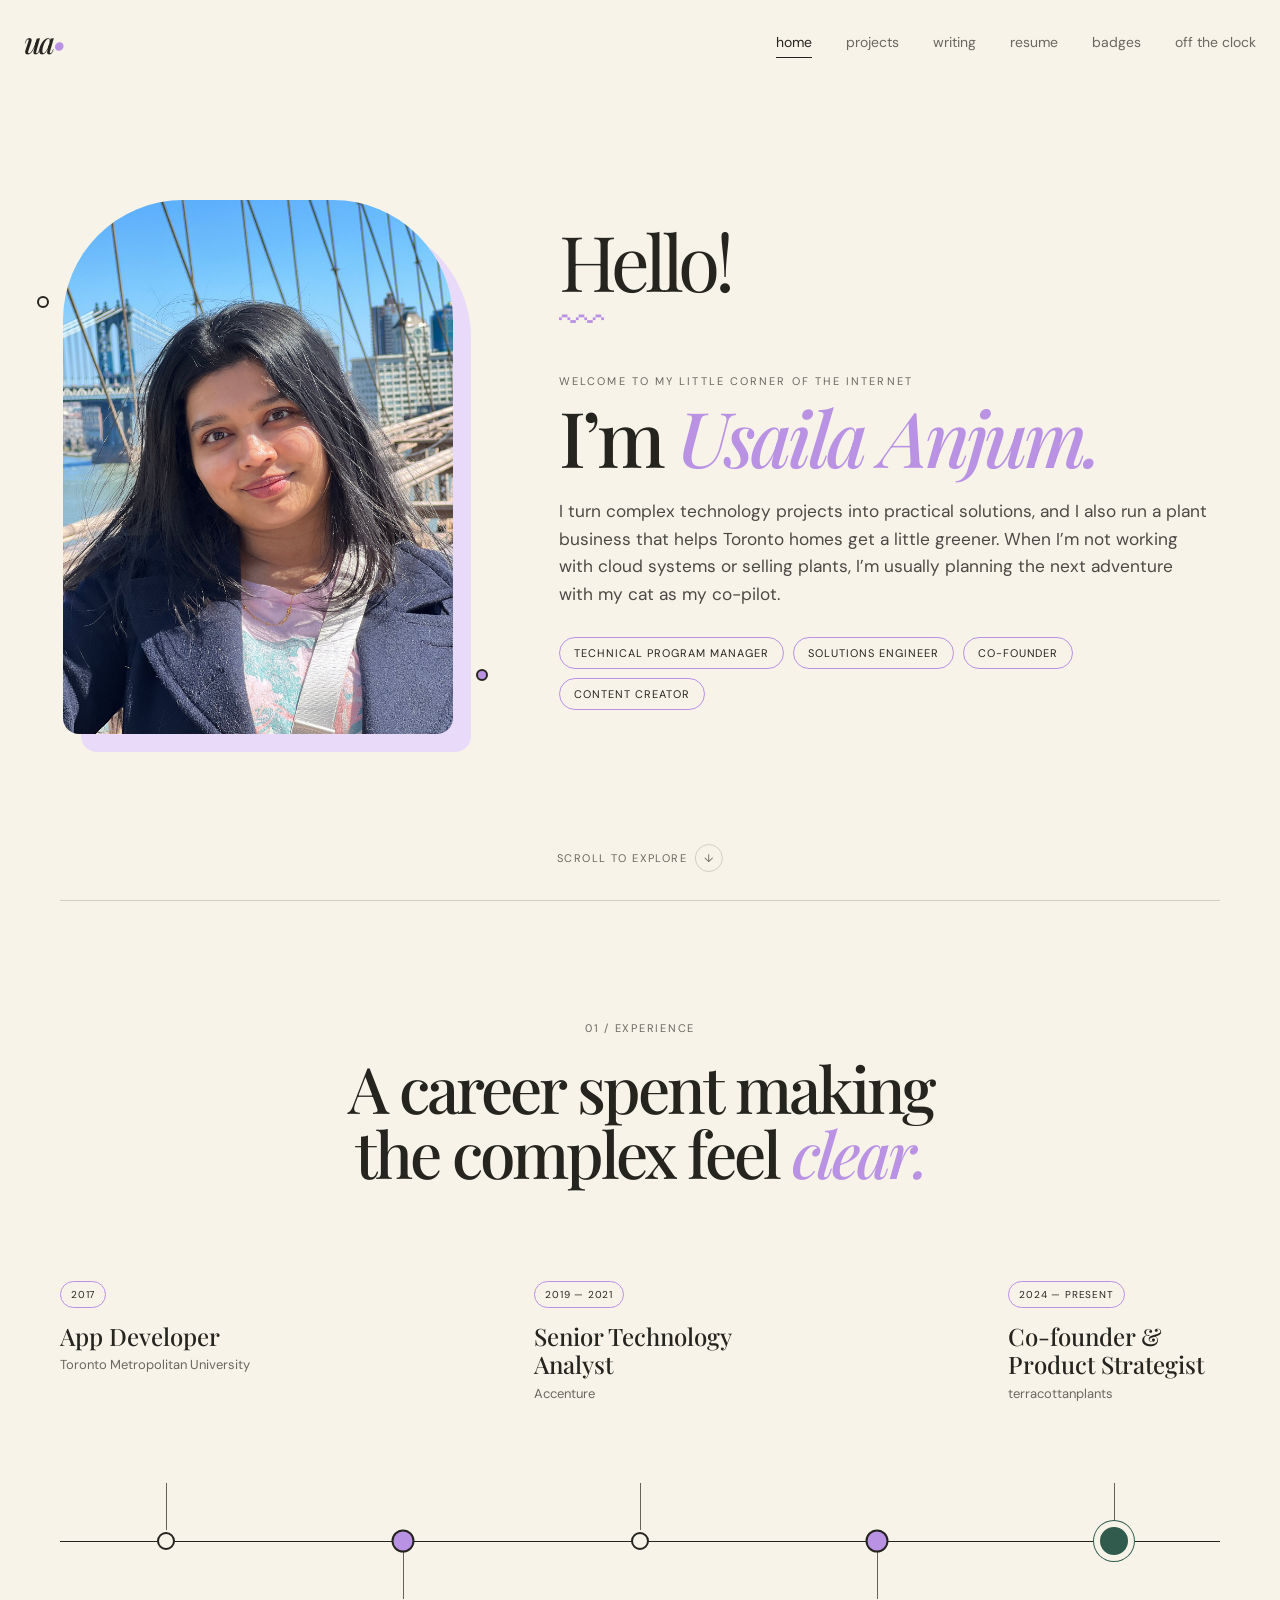
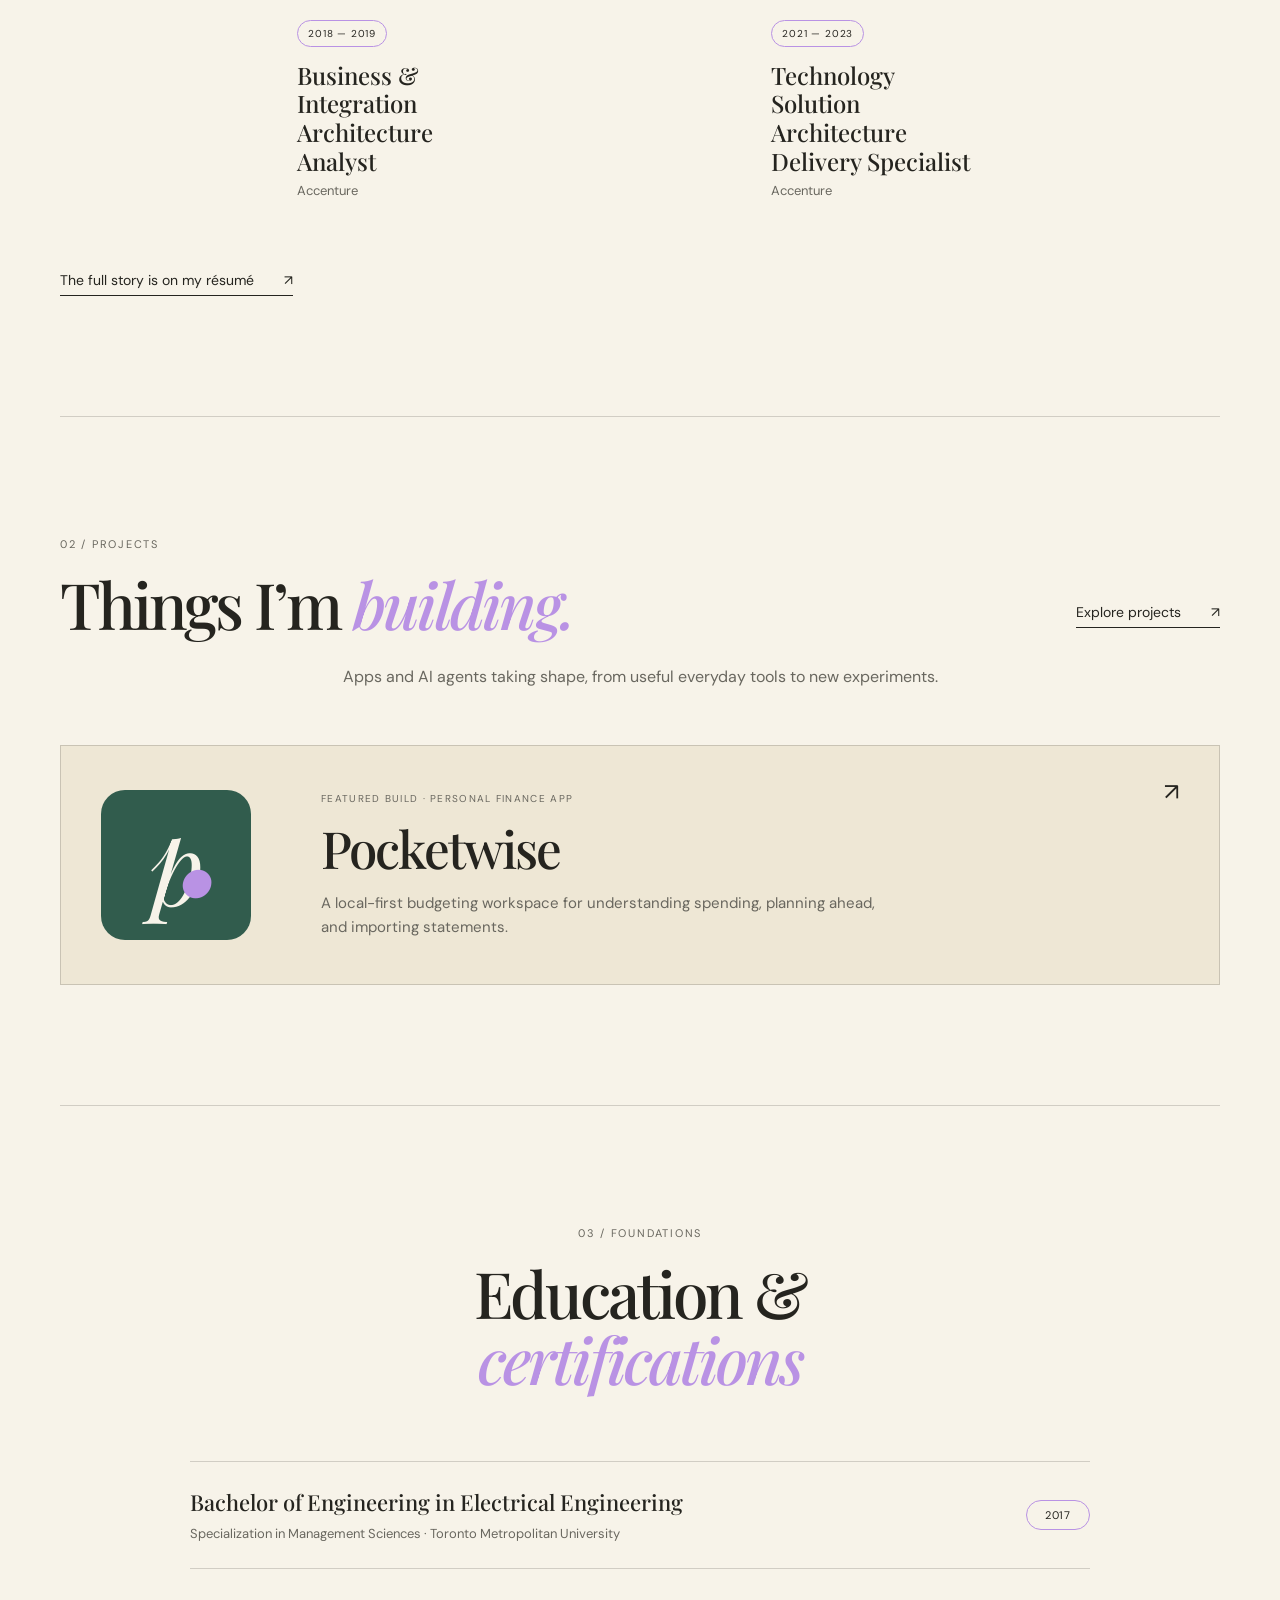
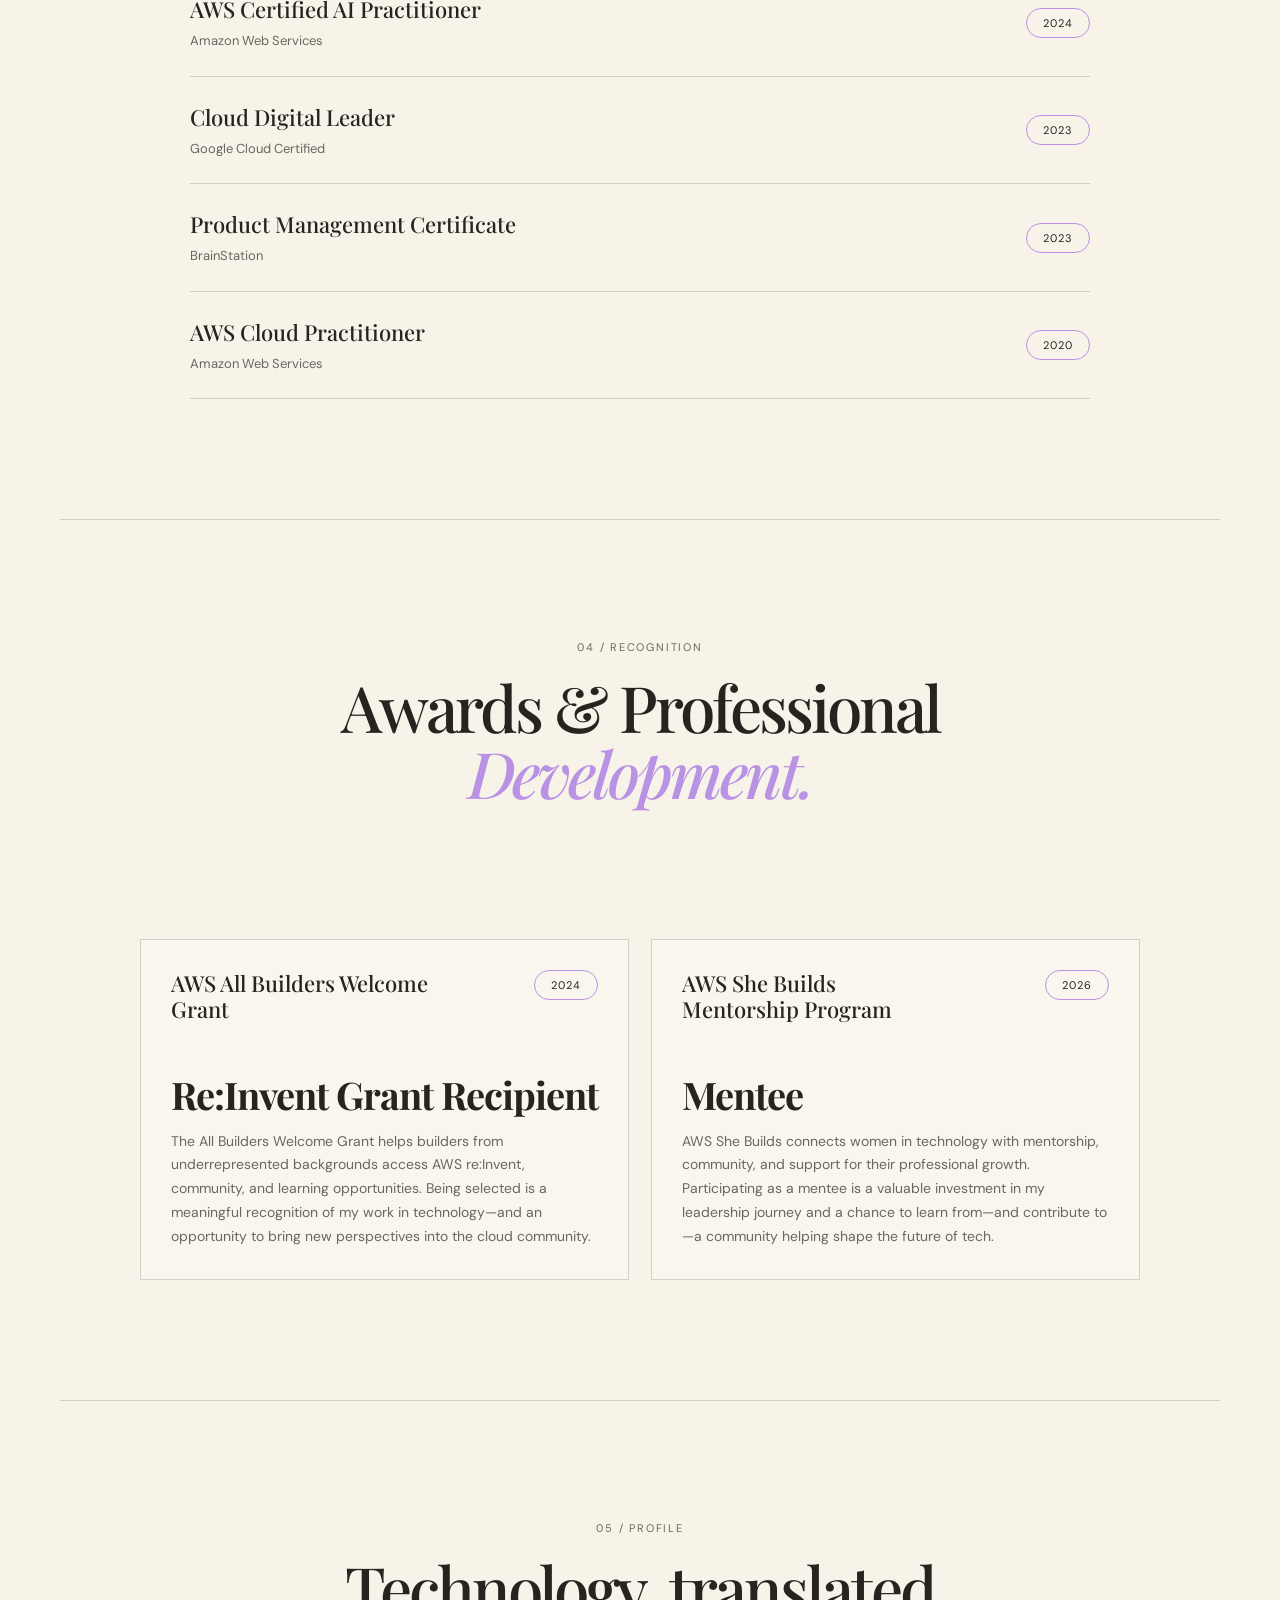
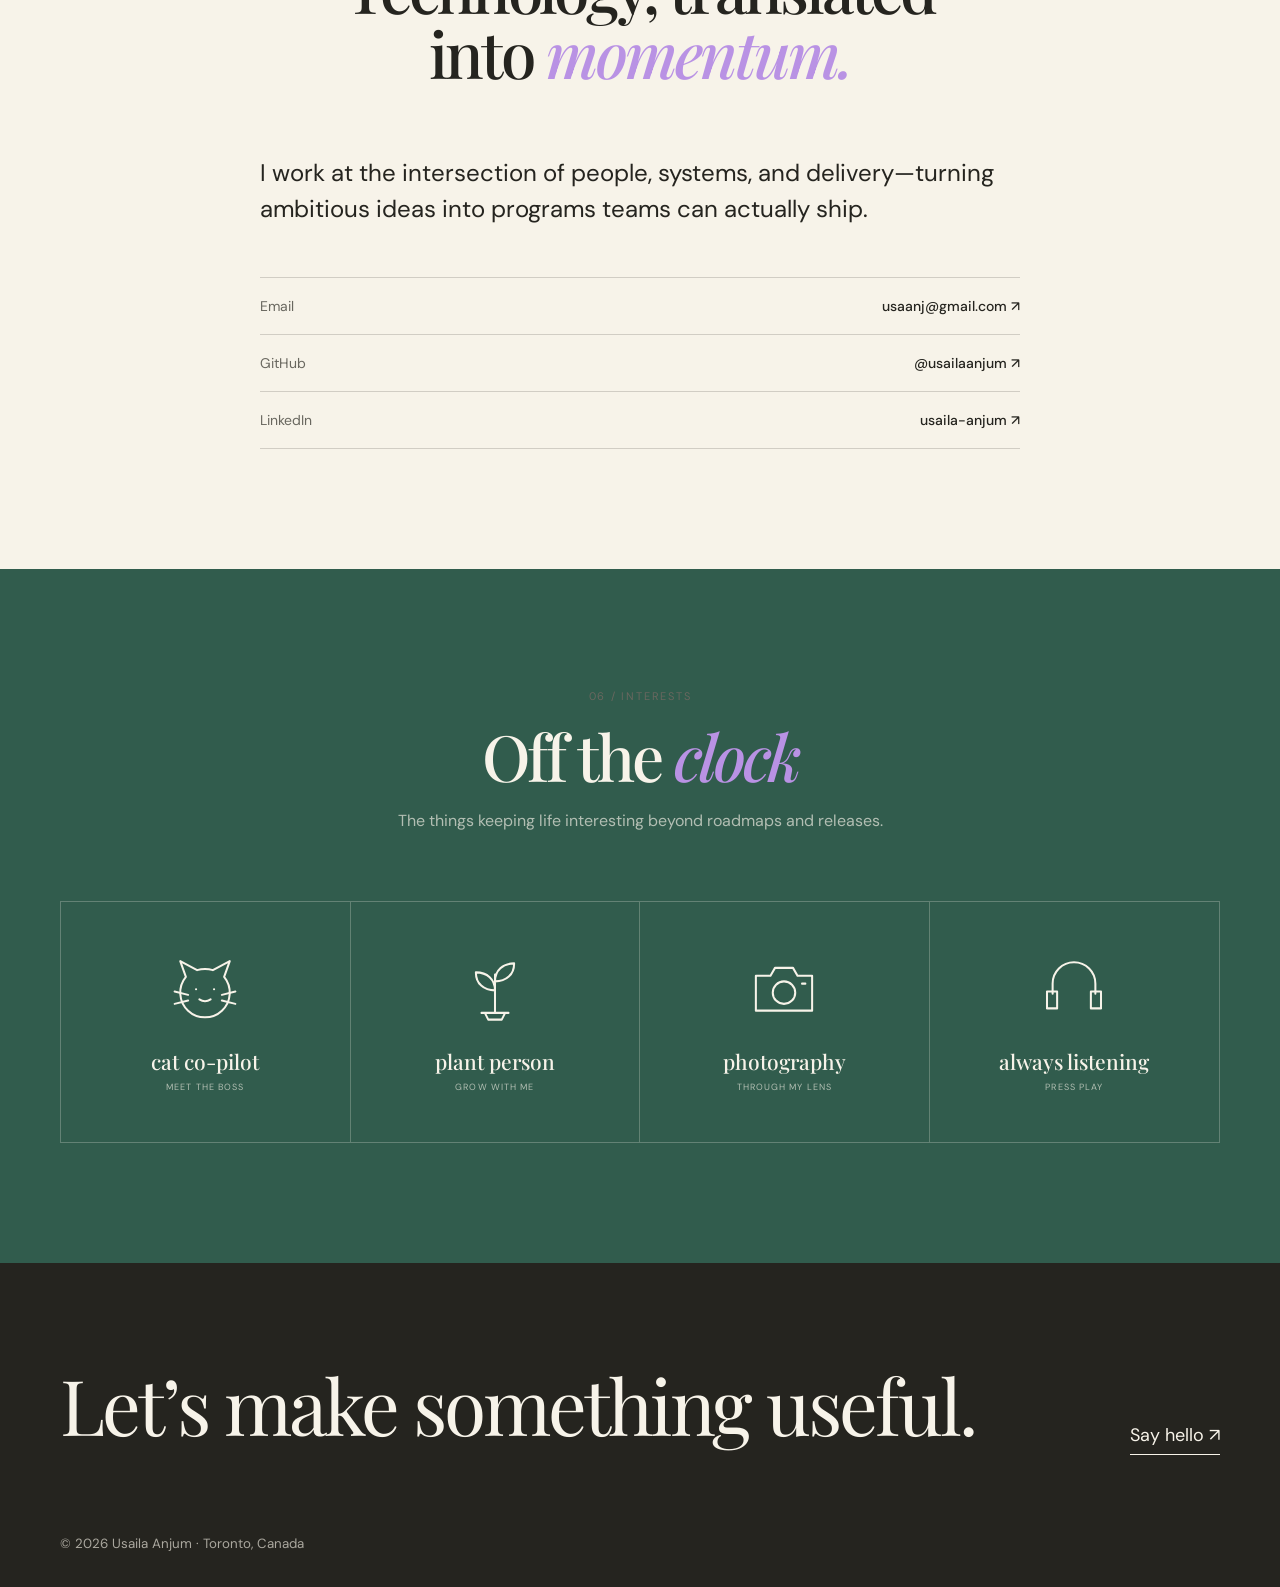
==== commit c88f5163: "CHnage timeline style and role titles" ====
--- a/index.html
+++ b/index.html
@@ -54,11 +54,11 @@
         <h2>A career spent making<br>the complex feel <em>clear.</em></h2>
       </div>
       <div class="timeline">
-        <article><span class="timeline-dot"></span><time>2017</time><h3>App Developer</h3><p>Toronto Metropolitan University</p></article>
-        <article><span class="timeline-dot"></span><time>2018 — 2019</time><h3>Technology Analyst</h3><p>Accenture</p></article>
-        <article><span class="timeline-dot"></span><time>2019 — 2021</time><h3>Senior Technology Analyst</h3><p>Accenture</p></article>
-        <article><span class="timeline-dot"></span><time>2021 — 2023</time><h3>Technology Consultant</h3><p>Accenture</p></article>
-        <article><span class="timeline-dot"></span><time>2024 — present</time><h3>Co-founder</h3><p>terracottanplants</p></article>
+        <article><span class="timeline-dot" aria-hidden="true"></span><div class="timeline-content"><time>2017</time><h3>App Developer</h3><p>Toronto Metropolitan University</p></div></article>
+        <article><span class="timeline-dot" aria-hidden="true"></span><div class="timeline-content"><time>2018 — 2019</time><h3>Business &amp; Integration Architecture Analyst</h3><p>Accenture</p></div></article>
+        <article><span class="timeline-dot" aria-hidden="true"></span><div class="timeline-content"><time>2019 — 2021</time><h3>Senior Technology Analyst</h3><p>Accenture</p></div></article>
+        <article><span class="timeline-dot" aria-hidden="true"></span><div class="timeline-content"><time>2021 — 2023</time><h3>Technology Solution Architecture Delivery Specialist</h3><p>Accenture</p></div></article>
+        <article><span class="timeline-dot" aria-hidden="true"></span><div class="timeline-content"><time>2024 — present</time><h3>Co-founder & Product Strategist</h3><p>terracottanplants</p></div></article>
       </div>
       <a class="text-link resume-link" href="resume.html">The full story is on my résumé <span>↗</span></a>
     </section>
@@ -68,10 +68,10 @@
         <div class="section-heading">
           <p class="section-number">02 / projects</p>
           <h2 id="home-projects-title">Things I’m <em>building.</em></h2>
-          <p>Apps and AI agents taking shape, from useful everyday tools to new experiments.</p>
         </div>
         <a class="text-link" href="projects.html">Explore projects <span>↗</span></a>
       </div>
+      <p class="home-projects-tagline">Apps and AI agents taking shape, from useful everyday tools to new experiments.</p>
       <a class="home-project-feature" href="projects.html#pocketwise">
         <span class="home-project-mark" aria-hidden="true">p<span>•</span></span>
         <span class="home-project-copy"><small>Featured build · Personal finance app</small><strong>Pocketwise</strong><span>A local-first budgeting workspace for understanding spending, planning ahead, and importing statements.</span></span>
--- a/styles.css
+++ b/styles.css
@@ -78,14 +78,21 @@
 .section-heading.centered { max-width: 900px; margin-inline: auto; text-align: center; }
 .experience { border-top: 1px solid var(--line); }
 .experience .section-heading { max-width: 760px; }
-.timeline { position: relative; display: grid; grid-template-columns: repeat(4,minmax(245px,1fr)); gap: 30px; margin-top: 100px; padding-bottom: 14px; overflow-x: auto; scrollbar-width: thin; }
-.timeline::before { content: ""; position: absolute; top: 8px; left: 0; width: max(100%,1070px); height: 1px; background: var(--ink); }
-.timeline article { position: relative; padding-top: 38px; }
-.timeline-dot { position: absolute; top: 2px; left: 0; width: 13px; height: 13px; border-radius: 50%; background: var(--paper); border: 2px solid var(--ink); z-index: 2; }
-.timeline article:nth-child(even) .timeline-dot { background: var(--lilac); }
+.timeline { position: relative; display: grid; grid-template-columns: repeat(5,minmax(0,1fr)); gap: clamp(12px,2vw,30px); min-height: 520px; margin-top: 95px; }
+.timeline::before { content: ""; position: absolute; top: 50%; left: 0; right: 0; height: 1px; background: var(--ink); }
+.timeline article { position: relative; min-width: 0; }
+.timeline article::before { content: ""; position: absolute; left: 50%; width: 1px; height: 47px; background: var(--ink); opacity: .7; }
+.timeline article:nth-child(odd)::before { bottom: calc(50% + 11px); }
+.timeline article:nth-child(even)::before { top: calc(50% + 11px); }
+.timeline-dot { position: absolute; z-index: 2; top: 50%; left: 50%; width: 18px; height: 18px; border: 2px solid var(--ink); border-radius: 50%; background: var(--paper); transform: translate(-50%,-50%); }
+.timeline article:nth-child(2) .timeline-dot, .timeline article:nth-child(4) .timeline-dot { width: 23px; height: 23px; background: var(--lilac); }
+.timeline article:last-child .timeline-dot { width: 28px; height: 28px; background: var(--green); border-color: var(--green); box-shadow: 0 0 0 6px var(--paper), 0 0 0 7px var(--green); }
+.timeline-content { position: absolute; left: 0; width: 100%; }
+.timeline article:nth-child(odd) .timeline-content { top: 0; }
+.timeline article:nth-child(even) .timeline-content { bottom: 0; }
 .timeline time { display: inline-block; border: 1px solid var(--lilac); border-radius: 999px; padding: 6px 10px; font-size: 10px; letter-spacing: .08em; text-transform: uppercase; }
-.timeline h3 { font-family: var(--serif); font-size: 21px; font-weight: 500; margin: 20px 0 4px; white-space: nowrap; }
-.timeline p { color: var(--muted); margin: 0; font-size: 14px; }
+.timeline h3 { max-width: 210px; margin: 14px 0 6px; font-family: var(--serif); font-size: clamp(19px,2vw,24px); font-weight: 500; line-height: 1.2; overflow-wrap: break-word; }
+.timeline p { max-width: 210px; color: var(--muted); margin: 0; font-size: 13px; line-height: 1.45; }
 .text-link { display: inline-flex; gap: 30px; border-bottom: 1px solid var(--ink); padding-bottom: 6px; font-size: 14px; }
 .text-link span { transition: transform .2s; }
 .text-link:hover span { transform: translate(3px,-3px); }
@@ -93,8 +100,8 @@
 .home-projects { border-top: 1px solid var(--line); }
 .home-projects-heading { display: flex; align-items: end; justify-content: space-between; gap: 32px; }
 .home-projects-heading .section-heading { max-width: 660px; }
-.home-projects-heading .section-heading > p:last-child { max-width: 520px; margin: 22px 0 0; color: var(--muted); font-size: 16px; line-height: 1.6; }
 .home-projects-heading .text-link { flex: none; margin-bottom: 8px; }
+.home-projects-tagline { max-width: 620px; margin: 28px auto 0; color: var(--muted); font-size: 16px; line-height: 1.6; text-align: center; }
 .home-project-feature { display: grid; grid-template-columns: 180px 1fr auto; align-items: center; gap: 40px; min-height: 240px; margin-top: 56px; padding: 30px 40px; border: 1px solid var(--line); background: var(--cream); transition: border-color .25s, transform .25s; }
 .home-project-feature:hover { transform: translateY(-3px); border-color: var(--green); }
 .home-project-feature:focus-visible, .project-link:focus-visible { outline: 2px solid var(--lilac); outline-offset: 4px; }
@@ -341,6 +348,16 @@
 .reveal { opacity: 0; transform: translateY(16px); transition: opacity .7s ease, transform .7s ease; }
 .reveal.visible { opacity: 1; transform: none; }
 
+@media (max-width: 1050px) {
+  .timeline { grid-template-columns: 1fr; gap: 0; min-height: 0; margin-top: 60px; }
+  .timeline::before { top: 20px; right: auto; bottom: 40px; left: 15px; width: 1px; height: auto; }
+  .timeline article { min-height: 132px; padding: 0 0 34px 58px; }
+  .timeline article::before, .timeline article:nth-child(odd)::before, .timeline article:nth-child(even)::before { top: 20px; bottom: auto; left: 15px; width: 30px; height: 1px; }
+  .timeline-dot { top: 20px; left: 15px; }
+  .timeline-content, .timeline article:nth-child(odd) .timeline-content, .timeline article:nth-child(even) .timeline-content { position: static; width: auto; }
+  .timeline h3, .timeline p { max-width: none; }
+}
+
 @media (max-width: 850px) {
   .site-header { height: 70px; }
   .menu-toggle { display: grid; gap: 4px; background: none; border: 0; padding: 8px; }
